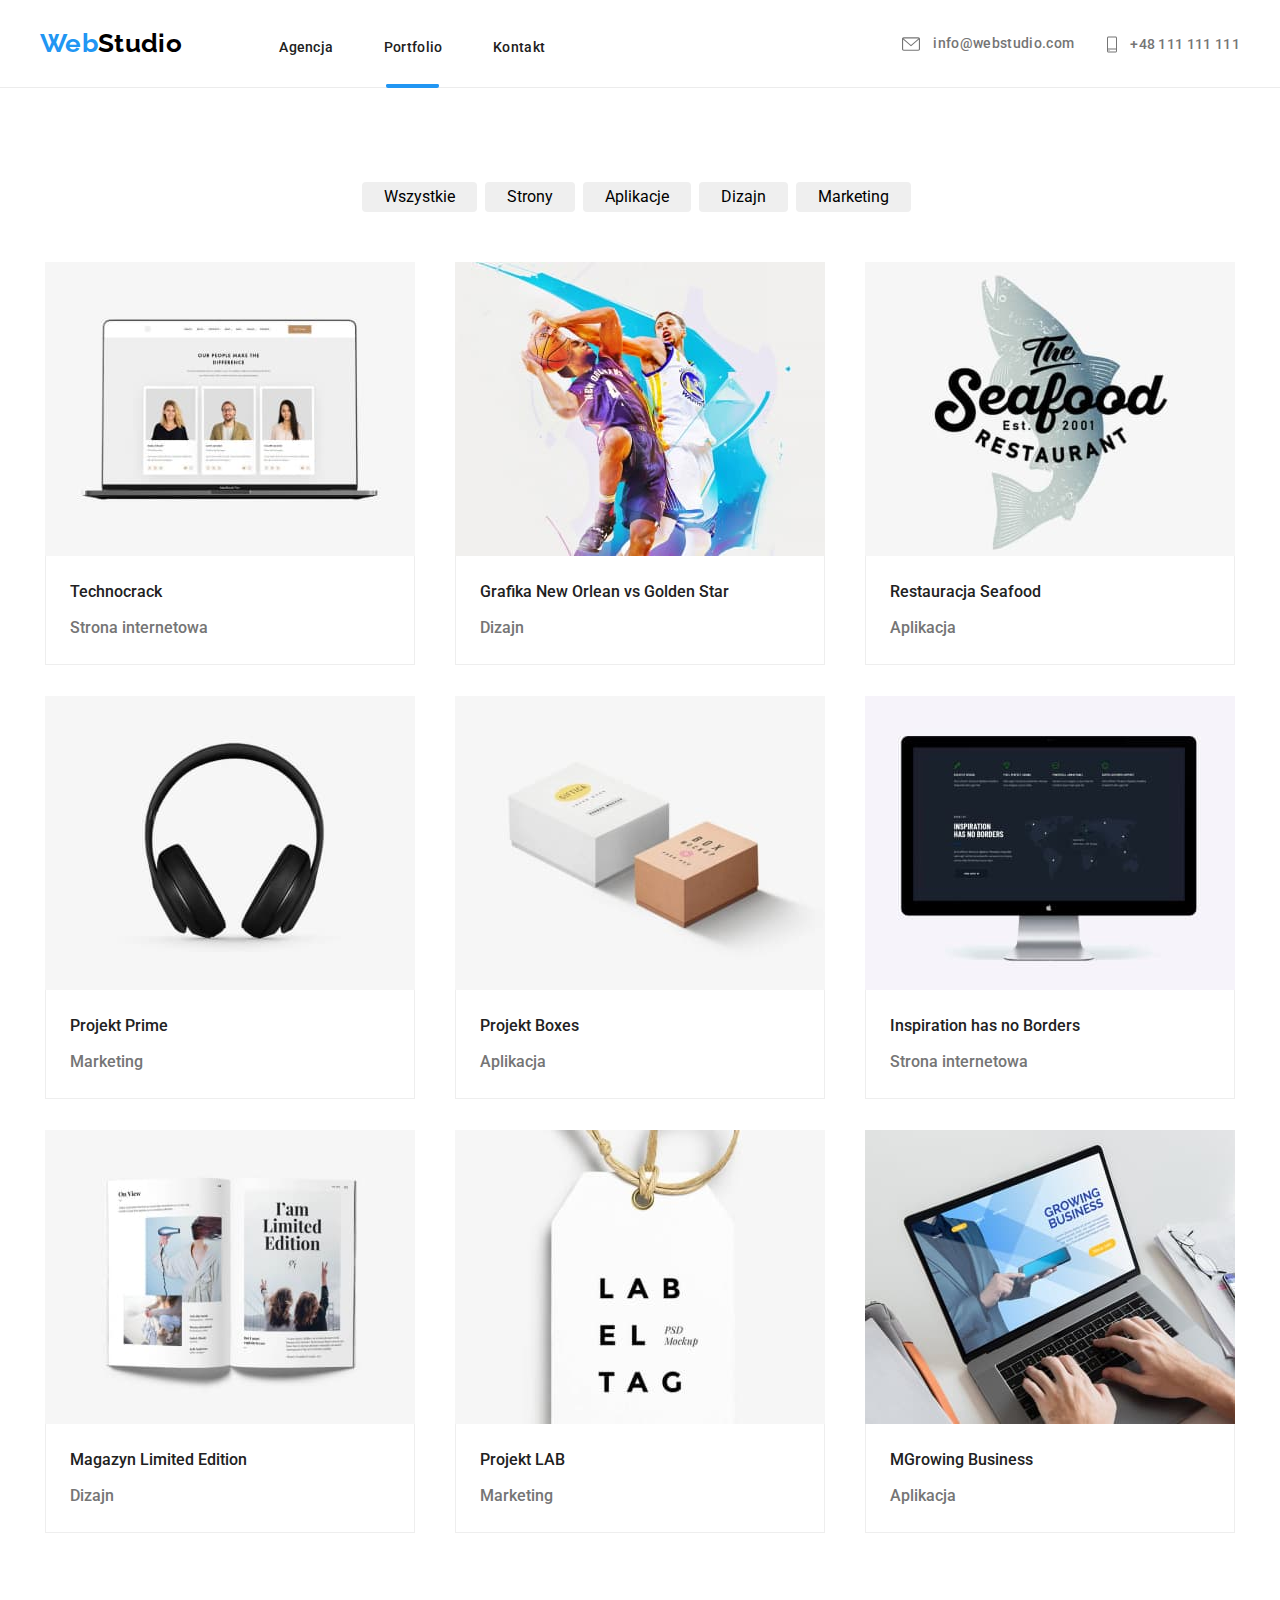
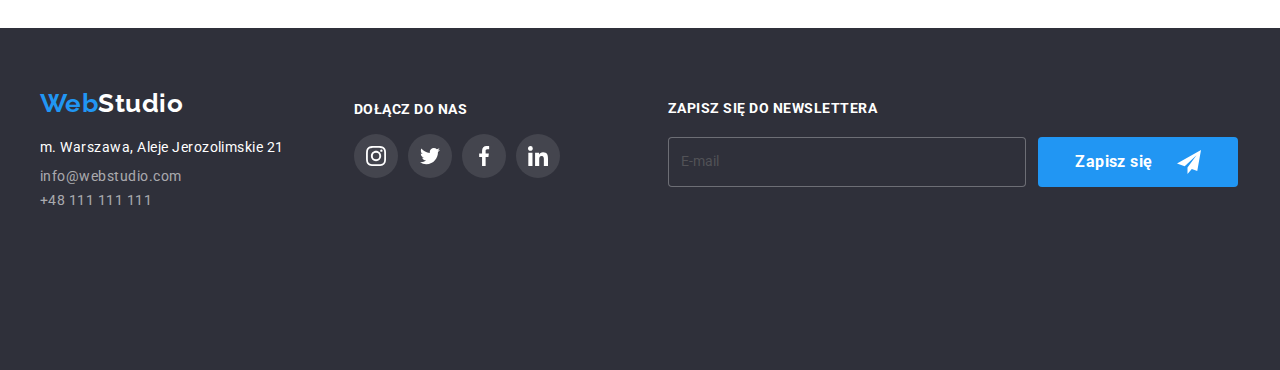
==== portfolio.html @ 721e0091 "WebStudio_hw-07_rev_0" ====
<!DOCTYPE html>
<html lang="pl">

<head>
    <meta charset="UTF-8">
    <meta http-equiv="X-UA-Compatible" content="IE=edge">
    <meta name="viewport" content="width=device-width, initial-scale=1.0">
    <link rel="stylesheet"
        href="https://cdnjs.cloudflare.com/ajax/libs/modern-normalize/1.0.0/modern-normalize.min.css" />
    <link rel="stylesheet"
        href="https://cdnjs.cloudflare.com/ajax/libs/modern-normalize/1.0.0/modern-normalize.min.css" />
    <link rel="stylesheet" href="css/style.css">
    <title>WebStudio</title>
    <link rel="preconnect" href="https://fonts.googleapis.com">
    <link rel="preconnect" href="https://fonts.gstatic.com" crossorigin>
    <link
        href="https://fonts.googleapis.com/css2?family=Comfortaa&family=Montserrat&family=Raleway:wght@400;500;700;900&family=Roboto+Flex:opsz,wght@8..144,400;8..144,500;8..144,700;8..144,900&family=Roboto+Slab:wght@400;500;700;900&family=Roboto:wght@400;500;700;900&display=swap"
        rel="stylesheet" />
</head>

<body>
    <header class="header" >
        <div class="container">
        <div class="nav-main-logo-container">
        <nav>
                <a class="logo-nav-header link" href="index.html"><span class="span">Web</span>Studio</a>
                <a class="agency link" href="index.html">Agencja</a>
                <a class="portfolio active link " href="portfolio.html">Portfolio</a>
                <a class="contact link " href="kontakt.html">Kontakt</a>
        </nav>
       <div class="nav-contact-container">
        <ul >
            <li >    
                <div class="nav-contact">
            <a class="contact-email link" href="mailto:info@webstudio.com"><svg  width="24" height="18" class="nav-contact-mail-icon">
                <use  href="./images/icons.svg#icon-envelope"></use>
            </svg>info@webstudio.com</a>
        </div>
            </li>
            <li>
                <div class="nav-contact">

                <a class="contact-tel link" href="tel:+48111111111"><svg  width="16" height="23" class="nav-contact-tel-icon">
                    <use href="./images/icons.svg#icon-smartphone"></use>
                </svg>+48 111 111 111</a>
            </div>
            </li>
        </ul>
       </div>
        </div>
</header>
    <main>
    <div class="section"> 
        <!-- projekty filtrowanie -->
        <div class="filter-btn-container">
            <div class="container">
            <ul >
                <li><button class="filter-btn" type="button">Wszystkie</button></li>
                <li><button class="filter-btn" type="button">Strony</button></li>
                <li><button class="filter-btn" type="button">Aplikacje</button></li>
                <li><button class="filter-btn" type="button">Dizajn</button></li>
                <li><button class="filter-btn" type="button">Marketing</button></li>
            </ul>
            </div>
        </div>
        <!-- wizualizacje  -->
        <div class="products-container ">
            <div class="container">
                <ul class="products-grid ">
                    <li>
                        <figure class= "products-presentation">   
                     <div>                      
                        <div class="slide">
                         <img src="images/portfolio/3people.jpg"
                          alt="widok strony  interentowej, na której przedstawione są 3 osoby,pracownicy firmy"
                         width="370" height="294" />
                        <p class="slide-effect">Technocrack jest popularną platformą wykorzystywaną do rozpowszechniania koronawirusa. Firmy wykorzystują tę platformę do celów szpiegowskich i ataków na niezabezpieczone serwery konkurencji</p>                            
                        </div>
                    </div>
                            <figcaption>Technocrack <span>Strona internetowa</span>
                            </figcaption>
                        
                        </figure>
                    </li>
                    <li>
                        <figure class= "products-presentation">
                            <div>                      
                                <div class="slide">
                            <img src="images/portfolio/basketball.jpg"
                                alt="grafika przedstawiająca dwóch chłopaków grających w koszykówkę" width="370"
                                height="294" />
                                <p class="slide-effect">Technocrack jest popularną platformą wykorzystywaną do rozpowszechniania koronawirusa. Firmy wykorzystują tę platformę do celów szpiegowskich i ataków na niezabezpieczone serwery konkurencji</p> 
                            </div>
                        </div>
                            <figcaption> Grafika New Orlean vs Golden Star <span>Dizajn</span>
                            </figcaption>
                        </figure>
                    </li>
                    <li>
                        <figure class= "products-presentation">
                            <div>                      
                                <div class="slide">
                            <img src="images/portfolio/seafood.jpg" alt="logo z rybą restauracji seafood retaurant"
                                width="370" height="294" />
                                <p class="slide-effect">Technocrack jest popularną platformą wykorzystywaną do rozpowszechniania koronawirusa. Firmy wykorzystują tę platformę do celów szpiegowskich i ataków na niezabezpieczone serwery konkurencji</p> 
                            </div>
                        </div>
                            <figcaption>Restauracja Seafood <span>Aplikacja</span></figcaption>
                        </figure>
                    </li>
                    <li>
                        <figure class= "products-presentation">
                            <div>                      
                                <div class="slide">
                            <img src="images/portfolio/headphones.jpg" alt="grafika przedstawiająca słuchawki"
                                width="370" height="294" />
                                <p class="slide-effect">Technocrack jest popularną platformą wykorzystywaną do rozpowszechniania koronawirusa. Firmy wykorzystują tę platformę do celów szpiegowskich i ataków na niezabezpieczone serwery konkurencji</p> 
                            </div>
                        </div>
                            <figcaption>Projekt Prime <span>Marketing</span> </figcaption>
                        </figure>
                    </li>
                    <li>
                        <figure class= "products-presentation">
                            <div>                      
                                <div class="slide">
                            <img src="images/portfolio/boxes.jpg" alt="dwa pudełka" width="370" height="294" />
                            <p class="slide-effect">Technocrack jest popularną platformą wykorzystywaną do rozpowszechniania koronawirusa. Firmy wykorzystują tę platformę do celów szpiegowskich i ataków na niezabezpieczone serwery konkurencji</p> 
                        </div>
                    </div>
                            <figcaption>Projekt Boxes <span>Aplikacja</span></figcaption>
                        </figure>
                    </li>
                    <li>
                        <figure class= "products-presentation">
                            <div>                      
                                <div class="slide">
                            <img src="images/portfolio/screen.jpg"
                                alt="ekran komputeraz z propozycją układu strony interentowe" width="370"
                                height="294" />
                                <p class="slide-effect">Technocrack jest popularną platformą wykorzystywaną do rozpowszechniania koronawirusa. Firmy wykorzystują tę platformę do celów szpiegowskich i ataków na niezabezpieczone serwery konkurencji</p> 
                            </div>
                        </div>
                            <figcaption>Inspiration has no Borders <span>Strona internetowa </span></figcaption>
                        </figure>
                    </li>
                    <li>
                        <figure class= "products-presentation">
                            <div>                      
                                <div class="slide">
                            <img src="images/portfolio/book.jpg" alt="magazyn z produktami limited edition" width="370"
                                height="294" />
                                <p class="slide-effect">Technocrack jest popularną platformą wykorzystywaną do rozpowszechniania koronawirusa. Firmy wykorzystują tę platformę do celów szpiegowskich i ataków na niezabezpieczone serwery konkurencji</p> 
                            </div>
                        </div>
                            <figcaption>Magazyn Limited Edition <span>Dizajn</span></figcaption>
                        </figure>
                    </li>
                    <li>
                        <figure class= "products-presentation">
                            <div>                      
                                <div class="slide">
                            <img src="images/portfolio/label.jpg" alt="etykieta na sznurku" width="370" height="294" />
                            <p class="slide-effect">Technocrack jest popularną platformą wykorzystywaną do rozpowszechniania koronawirusa. Firmy wykorzystują tę platformę do celów szpiegowskich i ataków na niezabezpieczone serwery konkurencji</p> 
                        </div>
                    </div>
                            <figcaption>Projekt LAB <span>Marketing </span></figcaption>
                        </figure>
                    </li>
                    <li>
                        <figure class= "products-presentation">
                            <div>                      
                                <div class="slide">
                            <img src="images/portfolio/laptop.jpg"
                                alt="laptop z widokiem aplikacji do której ktoś wpisuje dane" width="370"
                                height="294" />
                                <p class="slide-effect">Technocrack jest popularną platformą wykorzystywaną do rozpowszechniania koronawirusa. Firmy wykorzystują tę platformę do celów szpiegowskich i ataków na niezabezpieczone serwery konkurencji</p> 
                            </div>
                        </div>
                            <figcaption>MGrowing Business <span>Aplikacja</span></figcaption>
                        </figure>
                    </li>
                </ul>
            </div>
        </div>
    </section>  
    </div>
    </main>
    <div class="container-bcg-dark">
        <div class="container">
            <footer class="footer-container">
                <div class="container"> 
                    <div class="container-bcg-dark">
                    <div class="main-footer-info">
                        <div class="foot">
                            <a class="logo-footer link" href="index.html"><span class="span">Web</span>Studio</a>
                            <address>
                                <ul class="footer-adress-item">
                                    <li class="localization">m. Warszawa, Aleje Jerozolimskie 21</li>
                                    <li><a class="contact-email-footer link" href="mailto:info@webstudio.com">info@webstudio.com</a></li>
                                    <li><a class="contact-tel-footer link" href="tel:+48111111111">+48 111 111 111</a></li>
                                </ul>
                            </address>
                        </div>
                    
                <div class="join-us">
                    <p>dołącz do nas</p>
                <ul class="social-media-footer">
                    <li class="social-media-icons-footer">
                        <a href="https://www.instagram.com/">
                            <svg class="sm-icons-insta" width="20" height="20">
                                <use href="./images/icons.svg#icon-instagram">
                                </use>
                            </svg>
                          </a>
                    </li>
                    <li class="social-media-icons-footer">
                        <a href="https://twitter.com/?lang=pl">
                            <svg class="sm-icons-twitt" width="20" height="20">
                                <use href="./images/icons.svg#icon-twitter">
                                </use>
                            </svg>
                        </a>
                    </li>
                    <li class="social-media-icons-footer">
                        <a href="https://www.facebook.com/">
                            <svg class="sm-icons-fb" width="20" height="20">
                                <use href="./images/icons.svg#icon-facebook">
                                </use>
                            </svg>
                            </a>
                        </li>
                    <li class="social-media-icons-footer">
                        <a href="https://www.linkedin.com/">
                            <svg class="sm-icons-li" width="20" height="20">
                                <use href="./images/icons.svg#icon-linkedin">
                                </use>
                            </svg>
                        </a>
                    </li>
                </ul>
                </div>
                </div>
                </div>
        
                <form class="footer-form">
                    <label class="footer-label" for="email">zapisz się do newslettera
                        <input class="footer-input" type="email" name="email" id="email" placeholder="E-mail">
                    </label>
                    <bottom class="send-btn-newsletter" type="submit">Zapisz się 
                        <svg class="send-icon" width="24" height="24">
                            <use href="./images/icons.svg#icon-iconsend"></use>
                        </svg>
                    </bottom>
                        </form>
                    
        
            </footer>
    </div>
    </div>
</body>

</html>
---- css/style.css ----
:root {
  --main-font-color: rgba(33, 33, 33, 1);
  --main-font-style: 'Roboto', sans-serif;
  --second-font-style: 'Raleway', sans-serif;
  --main-font-color: rgba(33, 33, 33, 1);
  --logo-font-size: 26px;
  --logo-font-weight: 700;
  --logo-line-height: 1.19;
  --nav-font-size: 14px;
  --nav-font-weight: 500;
  --nav-line-height: 0.875;
  --nav-color: rgba(33, 33, 33, 1);
  --order-btn-bcg-color: #2196f3;
  --order-container-bcg-color: #2f303a;
  --order-decription-font-weight: 900;
  --order-decription-font-size: 44px;
  --order-decription-line-height: 1.36;
  --order-decription-color: #ffffff;
  --order-btn-font-weight: 700;
  --order-btn-line-height: 1.875;
  --order-btn-color: #ffffff;
  --nav-color-email-tel: rgba(117, 117, 117, 1);
  --h3-font-weight: 700;
  --h3-line-height: 0.875;
  --h2-font-weight: 700;
  --h2-line-height: 1.16;
  --h2-font-size: 36px;
  --h2-h3-figcaption-color: #212121;
  --p-font-size: 14px;
  --p-line-height: 1.71;
  --p-color: #757575;
  --figcaption-font-weight: 500;
  --figcaption-line-height: 1.18;
  --span-img-description-line-height: 1.18;
  --span-img-description-color: #757575;
  --hover-color: rgba(33, 150, 243, 1);
  --focus-color: rgba(33, 150, 243, 1);
  --active-color: rgba(33, 150, 243, 1);
  --filter-btn-click-color: #ffffff;
  --footer-bcg-color: rgba(47, 48, 58, 1);
  --footer-font-size: 14px;
  --footer-line-height: 1.19;
  --footer-email-tel-color: rgba(255, 255, 255, 0.6);
  --btn-cursor: pointer;
}
/* h1,
h2,
h3,
p,
ul{
  margin:0px;
  border:0px;
} */


body {
  font-family: var(--main-font-style);
  color: var(--main-font-color);
  box-sizing: border-box;
}
body a {
  text-decoration: none;
}
body ul {
  list-style-type: none;
}

/* .wrapper {
  width: 1600px;
  margin: 0 auto;
  padding: 0;
  box-sizing: content-box;
  box-shadow: 0px 4px 4px rgba(5, 5, 5, 0.45);
} */
.container {
  width: 1200px;
  margin: 0px auto;
}

.section {
  padding-top: 94px;
  padding-bottom: 94px;
}


.header {
  vertical-align: bottom;
  border-bottom: 1px solid rgba(236, 236, 236, 1);
margin-top: 0;
}

.nav-main-logo-container {
  display: flex;
  letter-spacing: 0.02em;
  /* margin-top: 24px;
  margin-bottom: 25px; */
  align-items: center;
  justify-content: space-between;
}

.logo-nav-header {
  font-family: var(--second-font-style);
  font-weight: var(--logo-font-weight);
  font-size: var(--logo-font-size);
  line-height: var(--logo-line-height);
  color: rgba(0, 0, 0, 1);
  padding-right: 93px;
  margin-top: 24px;
  outline: none;
}

.span {
  font-family: var(--second-font-style);
  font-weight: var(--logo-font-weight);
  font-size: var(--logo-font-size);
  line-height: var(--logo-line-height);
  color: rgba(33, 150, 243, 1);
  margin-top: 24px;
  margin-bottom: 25px;
}

.agency:active::after{  
  text-decoration: underline;
  position:absolute;
  border-bottom:4px solid  #2196F3;
  background-color: #2196F3;
  width:53px;
  height: 4px;
  top: 45px;
  left:2px;
}

.agency {
  font-weight: var(--nav-font-weight);
  font-size: var(--nav-font-size);
  line-height: var(--nav-line-height);
  color: var(--nav-color);
  padding-right: 46px;
  position: relative;
  outline: none;
}

a{
  position:relative;
}
.active::before{
  content:"";
position: absolute;
}

.active:after{
  content: "";
  position: absolute;
  border-bottom:4px solid  #2196F3;
  width:53px;
  height: 4px;
  border-radius: 2px;
  top: 45px;
  left:2px;
}


.portfolio {
  font-weight: var(--nav-font-weight);
  font-size: var(--nav-font-size);
  line-height: var(--nav-line-height);
  color: var(--nav-color);
  padding-right: 46px;
  outline: none;
}

.active::after{
  content: "";
  position: absolute;
  background-color: #2196F3;
  border-radius: 2px;
  width:53px;
  height: 4px;
  top: 45px;
  left:2px;
}

.contact {
  font-weight: var(--nav-font-weight);
  font-size: var(--nav-font-size);
  line-height: var(--nav-line-height);
  color: var(--nav-color);
  padding-right: 345px;
  outline: none;
}

.contact:active::after{
  content: "";
  position: absolute;
  background-color: #2196F3;
  border-radius: 2px;
  width:53px;
  height: 4px;
  top: 45px;
  left:2px;
}

.nav-contact-container ul{
   display: flex;
   letter-spacing: 2%;
   padding-left: 0px;
   justify-content: center;
   margin-top: 0px;
   margin-bottom: 0px;
   padding-top: 0px;
}

.nav-contact-container li{
  display: flex;
  align-items: center;
  justify-content: center;
}
.nav-contact{
  display: flex;
  align-items: center;      
  justify-content: center;
  transition-property: fill, color, border;
transition-duration: default;
transition-timing-function: default;
transform: 250ms cubic-bezier(0.4, 0, 0.2, 1);

}

.nav-contact-mail-icon{
margin: 0px 10px 0px 0px;
fill:#757575;
transition: 250ms cubic-bezier(0.4, 0, 0.2, 1);
}

.contact-email {
  display: flex;
  align-items: center;
  justify-content: center;
  transition-property: fill, color, border;
transition-duration: default;
transition-timing-function: default;
transform: 250ms cubic-bezier(0.4, 0, 0.2, 1);
  font-weight: var(--nav-font-weight);
  font-size: var(--nav-font-size);
  line-height: var(--nav-line-height);
  color: var(--nav-color-email-tel);  
  outline: none;
}

  .contact-email:hover svg{
    fill: #2196f3;
    outline: none;  
  }
  .contact-email:focus  svg{
    fill: #2196f3;
    outline: none;  
  }


.contact-tel {
  display: flex;
  align-items: center;
  font-weight: var(--nav-font-weight);
  font-size: var(--nav-font-size);
  line-height: var(--nav-line-height);
  color: var(--nav-color-email-tel);
  padding-top: 33px;
  padding-bottom: 31px;
  outline: none;
}


.contact-tel:hover svg{
  fill: #2196f3;
       
}
.contact-tel:focus  svg{
  fill: #2196f3;

}


.nav-contact-tel-icon{
  margin-left: 30px;
  margin-right: 10px;
  align-items: center;
  fill:#757575;
  transition: 250ms cubic-bezier(0.4, 0, 0.2, 1);
  }


.container-bcg-dark{
  background: var(--order-container-bcg-color);
} 

.order-container{
  width: 1600px;
  margin: auto;
  background-image: linear-gradient(
    rgba(47, 48, 58, 0.4),
    rgba(47, 48, 58, 0.4)
  ),url("../images/bcg.jpg");
  background-size: cover;
  background-repeat: no-repeat;
  background-position: center;
  letter-spacing: 0.06em;
  align-items: center;
padding-right: 200px;
padding-left: 200px;
text-align: center;
margin-bottom: 94px;

}
.order-description {
  box-sizing: border-box;
   font-weight: var(--order-decription-font-weight);
  font-size: var(--order-decription-font-size);
  line-height: var(--order-decription-line-height);
  text-transform: uppercase;
  color: var(--order-decription-color);
  margin-top: 0px;
  margin-bottom: 0px;
   justify-content: center;
   align-items: center;
padding: 106px 200px 30px 200px;
}

.order-btn {
  font-weight: var(--order-btn-color);
  line-height: var(--order-btn-line-height);
  background: var(--order-btn-bcg-color);
  border: none;
  box-shadow: 0px 4px 4px rgba(0, 0, 0, 0.15);
  justify-content: left;
  align-items: center;
padding: 10px 42px;
margin-bottom: 104px;
  border-radius: 4px;
  color: var(--order-btn-color);
  cursor: pointer;
  outline: none;
}

/* Okno modalne */
.modal{
  position:relative;
  width: 528px;
  height: 581px;
  border-radius: 4px;
  box-shadow: rgba(0, 0, 0, 0.2);
  background-color: #ffffff;
  align-items: center;
  align-content: center;
  justify-content: center;
z-index: 1;
visibility: visible;
display: flex;
padding: 12px 40px 20px 40px;
margin: 0;
}

@keyframes scale{
  0%{
    transform:scale(0.0)
  }
 
 50%{
    transform:scale(0.75)
  } 

  100%{
    transform: scale(1);
  }
}

.overlay{
  background-color:rgba(0, 0, 0, 0.25) ;
  position: fixed;
  width: 100%;
  height: 100%;
  top:0;
  left:0;
  display: flex;
  justify-content: center;
  align-items: center;
  animation: scale;
  /* animation-duration: 5000ms;
  animation-delay: 1s;
  animation-timing-function:linear; */
  transition-property:visibility, opacity, transform, background-color;
  transition-duration: 1500ms;
}


.is-hidden{
  pointer-events: none;
  visibility: hidden;
  opacity: 0;
}

.close-btn{
  position: absolute;
  align-items: flex-start;
  top: 8px;
 right: 8px;
  width: 30px;
  height: 30px;
  border-radius: 50%;
 border: 1px solid rgba(0, 0, 0, 0.1);
 cursor: pointer;

}
.close-x{
  display: flex;
  justify-content: center;
  align-items: center;
  position: absolute;
  top:6px;
  right:9px;
}

label{
  display: block;
  box-sizing: border-box;
  margin-top: 10px;
  font-size: 12px;
  line-height: 1.16;
  position: relative;

}

.form-inputs input{
position: relative;
box-sizing: border-box;
display: block;
outline: none;
border: none;
width:100%;
border: 1px solid rgba(33, 33, 33, 0.2);
border-radius: 4px;
padding: 14px 40px 15px 42px;
outline: none;
font-size: 14px;
transition-property: fill, color, border;
transition-duration: default;
transition-timing-function: default;
transition: 250ms cubic-bezier(0.4, 0, 0.2, 1);
}

.form-inputs:hover svg{
  fill:#2196F3
}

.form-inputs input:hover {
  border:1px solid #2196F3;
  border-radius:4px;
}

.form-inputs svg{

  transition-property: fill;
  transition-duration: default;
  transition: 250ms cubic-bezier(0.4, 0, 0.2, 1);
} 


.form-inputs input:hover+svg {
  fill:#2196F3
} 

.form-inputs input:focus{
  border:1px solid #2196F3;
  border-radius: 4px;
}

.form-inputs input:focus+svg {
  fill:#2196F3;
} 


.submit-btn{
  display: block;
  width: 200px;
  height: 50px;
  padding: 10px 76px;
 margin-top: 40px;
 margin-left: 124px;
 font-family: 'Roboto', sans-serif;;
 font-style: bold;
 font-weight: 700;
 font-size: 16px;
 line-height: 1.875;
 color: #757575;
 align-items: center;
 justify-content: center;
  background-color: rgba(33, 150, 243, 1);
  box-shadow: 0px 4px 4px 0px rgba(0, 0, 0, 0.15);
  font-family:var(--main-font-style);
  color: #FFFFFF;
  outline: none;
  border:none;
  border-radius: 4px;
  align-items: center;
  align-content: center;
  cursor: pointer;

}
.modal-span{
  color: #2196F3;
  text-decoration: underline;
  margin-left: 3px;
  margin-right: 3px;
}

.form-modal{
  color:#757575;
  margin: 0;
  position: absolute;
  top: 40px;
  width: 100%;
  padding: 0px 40px 0 40px;
}

.form-inputs-comment input {
  position: relative;
  box-sizing: border-box;
  display: block;
  border: none;
  height: 120px;
  width:100%;
  font-size: 16px;
  padding: 12px 16px;
  margin: 0;
  color: #212121;
 border: 1px solid rgba(33, 33, 33, 0.2);
   border-radius: 4px;
 outline: none;  
 transition-property: fill, color, border;
  transition-duration: default;
  transition-timing-function: default;
  transition: 250ms cubic-bezier(0.4, 0, 0.2, 1);
  overflow-wrap:break-word;
  outline: none;
}

.form-inputs-comment input:hover {
  border: 1px solid #2196F3;
  border-radius: 4px;
}

.form-inputs-comment input:focus{
  fill:#2196F3;
  border: 1px solid #2196F3;
}

::placeholder{
  position: absolute;
  font-size: 14px;
  color: rgba(117, 117, 117, 0.5);
  top:15px;
  left:12px;
  border: none;
}

.form-modal-name{
color:rgba(33, 33, 33, 1);
font-size: 20px;
text-align: center;
align-content: center;
justify-content: center;
align-items: center;
margin-bottom:12px;
margin-top: 0px;
letter-spacing: 3%;
}

.form-icon-person{
  position: absolute;
  top: 62px;
  left: 55px;
  
}

.form-icon-phone{
  position: absolute;
  top: 27px;
  left: 15px;
  
}

.form-icon-mail{
  position: absolute;
  top: 27px;
  left: 15px;
  
}

.chbx-form{
  display: flex;
  align-items: center;
  margin-top: 20px;
}

.chbx-priv-accept{
display: flex;
position: relative;
align-items: center;
padding: 0;
width: 16px;
height: 15px;
margin-right: 7px;
margin-left:14px
}

.chbx-priv-accept input[type="checkbox"]{
  background-color: #FFFFFF;
  margin: 0;
  appearance: none;
  border: 2px solid #212121 ;
  border-radius: 2px;
  width: 16px;
  height: 15px;
  }

  .chbx-priv-accept svg{
    position: absolute;
    left:0px;
    opacity:0;

  }

  .chbx-priv-accept input[type="checkbox"]:checked +svg{
    opacity: 1;
    transition: opacity 250ms cubic-bezier(0.4, 0, 0.2, 1);
  }

/* Okno modalne end */

.description-container ul{
display:flex;
box-sizing: border-box;
letter-spacing: 0.03em;
font-size: 14px;
line-height: 1.71;
width: auto;
vertical-align: top;
margin: 0;
padding: 0;
column-gap: 30px;
margin-left: 15px;
margin-right: 15px;
}

.description-container h3{
  margin-top: 0;
  margin-bottom: 0;
  line-height:1.07 ;
  }
  .description-container p{
    margin-top: 10px;
    margin-bottom: 0;
    line-height: 1.71;
    letter-spacing: 3%;
    }

   .description-container svg{
      align-items: center;
      margin: 25px 102.34px
    }
.description-icons{
  background-color: #F5F4FA;
  margin-bottom: 30px;
}

.what-we-do-container{
  justify-content: space-between;
  margin-bottom: 0;
}
.what-we-do-container-li  {
  display: flex;
  margin-top: 0;
  margin-bottom: 0;
  padding: 0;
  justify-content: space-between;
  column-gap: 30px;
}
.what-we-do-container-li {
  margin-bottom: 0;
}

.what-we-do-description {
  font-weight: var(--h2-font-weight);
  font-size: var(--h2-font-size);
  line-height: var(--h2-line-height);
  letter-spacing: 0.03em;
  font-family: 'Roboto', sans-serif;
  color: var(--h2-h3-color);
  text-align: center;
justify-content: center;
  margin-bottom: 50px;
  margin-top: 0;
}

.products-description{
  position: relative;
}

.products-description >.what-we-do {
  position:absolute;
  text-align: center;
  color: #ffffff;
  background-color: aquamarine;
  padding: 27px 90px;
  width: 100%;
  margin: 0;
  top:225px;
  background-color: rgba(47, 48, 58, 0.8);
  text-transform: uppercase;
  font-size: 14px;
  line-height: 1.14;
  letter-spacing: 3%;

  
}



.team-container {
  background-color: rgba(229, 229, 229, 1);
  width: 100%;
}
.container-bcg-light{
  background-color: rgba(229, 229, 229, 1);
  
}
.team-description {
  font-weight: var(--h2-font-weight);
  font-size: var(--h2-font-size);
  line-height: var(--h2-line-height);
  letter-spacing: 0.03em;
  text-align: center;
  margin-top: 0px; 
  margin-bottom: 50px;
  padding-bottom: 0; 
}

.team-container-li {
  display: flex;
  justify-content: space-between;
  margin-bottom: 0;
  list-style-type: none;
}

.team-container figure {
  background-color: #ffffff;
  margin: 0;
  box-shadow: 0px 4px 4px 0px rgba(0, 0, 0, 0.25);
  border-radius:3px ;
}
.team-container ul {
  margin: 0;
  padding: 0;
}
.team-container-li img{
  vertical-align: bottom;
}

.team-container figcaption {
  font-weight: var(--figcaption-font-weight);
  line-height: var(--figcaption-line-height);
  text-align: center;
  color: var(--h2-h3-figcaption-color);
  margin-top: 30px;
  display: block;
  justify-content: center;
  flex-wrap: wrap;
}

.team-container span {
  padding-bottom: 0px;
}

.team-container figure figcaption span {
  line-height: var(--span-img-description-line-height);
  color: var(--span-img-description-color);
  align-items: center;
  margin: 10px 70px ;
  display: block;
  flex-wrap: nowrap;
}

.team-container li:nth-child(2) figure figcaption span {
  line-height: var(--span-img-description-line-height);
  color: var(--span-img-description-color);
  align-items: center;
  margin: 10px 62px 0px 61px;
  display: block;
  justify-content: center;
  flex-wrap: nowrap;
}
.team-container li:nth-child(2) span {
margin-bottom: 16px;
}

.social-media{
  display: flex;
  margin-left: 32px;
  margin-right: 32px;
  margin-top: 16px;
  justify-content: space-between;

}
.social-media-icons a{
display: flex;
width: 44px;
height: 44px;
border-radius: 50%;
margin-bottom: 30px;
align-items: center;
justify-content: center;
padding: 0;
fill:rgba(175, 177, 184, 1);
list-style-type: none;
transition: 250ms cubic-bezier(0.4, 0, 0.2, 1);
}


.social-media-icons a:hover {
  border-radius: 50%;
  background-color: #2196F3;
  margin-bottom: 30px;
  align-items: center;
  justify-content: center;
  fill:#ffffff;
  cursor: pointer;
  outline: none;
  
}
 .social-media-icons a:focus {
  border-radius: 50%;
  background-color: #2196F3;
  align-items: center;
  justify-content: center;
  fill:#ffffff;
  cursor: pointer;
  outline: none;
  transition: 250ms cubic-bezier(0.4, 0, 0.2, 1);
}

.sm-icons-insta{
justify-content: center;
margin: 12px;
transition: 250ms cubic-bezier(0.4, 0, 0.2, 1);

}
.sm-icons-insta:hover, .sm-icons-insta:focus{
  fill: #F5F4FA;
  margin: 12px;
}

.sm-icons-twitt{
  justify-content: center;
margin: 12px;
transition: 250ms cubic-bezier(0.4, 0, 0.2, 1);
}
.sm-icons-twitt:hover{
  fill: #F5F4FA;
}

.sm-icons-fb{
  justify-content: center;
margin: 12px;
transition: 250ms cubic-bezier(0.4, 0, 0.2, 1);
}
.sm-icons-fb:hover{
  fill: #F5F4FA;
}

.sm-icons-li{
  justify-content: center;
margin: 12px;
transition: 250ms cubic-bezier(0.4, 0, 0.2, 1);
}
.sm-icons-li:hover{
  fill: #F5F4FA;
}

.clients-container{
  display: flex;
  gap: 30px;
  align-items: center;
  padding-left: 0;
  justify-content: space-between;

}
.client-description{
Font-family: Roboto;
Font-style: Bold;
Font-size: 36px;
Line-height: 42px;
Line-height: 100%;
text-align: center;
Vertical-align: top;
Letter-spacing: 3%

}

.client-icons{
  justify-content: center;
  align-items: center;
  height: max-content;
  fill:#AFB1B8;
  transition: 250ms cubic-bezier(0.4, 0, 0.2, 1);
}

.client-icons-container a{
  border: 1px solid rgba(175, 177, 184, 1);
  border-radius: 4px;
  padding-bottom: 14.25px;
  padding-left: 32px;
  padding-right: 32px;
  padding-top:66px ;
  transition: 250ms cubic-bezier(0.4, 0, 0.2, 1);
  outline: none;
}


.client-icons-container a:hover svg{
  fill:#2196F3;
}
.client-icons-container a:hover {
  border:1px solid #2196F3;
}

.client-icons-container a:focus svg {
  fill:#2196F3;
} 
.client-icons-container a:focus{
    border:1px solid #2196F3;
}


.logo-footer {
  font-family: var(--second-font-style);
  font-weight: var(--logo-font-weight);
  font-size: var(--logo-font-size);
  line-height: var(--logo-line-height);
  color: rgba(255, 255, 255, 1);
  margin-top: 60px;
  margin-bottom: 20px;
  outline:none;
  }
.footer-container {
  display: flex;
  background-color: var(--footer-bcg-color);
  letter-spacing: 0.03em;
  padding-top: 60px;
  padding-bottom: 60px;
}
.footer-adress-item {
  font-style: normal;
  font-size: var(--footer-font-size);
  line-height: 1.71;
  margin-top: 20px;
  margin-bottom: 0px;
  padding-left: 0;
}

.localization {
  font-size: var(--footer-font-size);
  line-height: var(--footer-line-height);
  color: #ffffff;
  padding-bottom: 9px;
}
.contact-email-footer {
  font-size: var(--footer-font-size);
  line-height: var(--footer-line-height);
  color: var(--footer-email-tel-color);
  padding-bottom: 9px;
  outline: none;
}
.contact-tel-footer {
  font-size: var(--footer-font-size);
  line-height: var(--footer-line-height);
  color: var(--footer-email-tel-color);
  outline: none;
}

.link:focus {
  color: var(--focus-color);
}
.link:hover {
  color: var(--hover-color);
}
.link:active {
  color: var(--active-color);
}
.main-footer-info{
  display: flex;
  position: relative;
}
.foot{
  display: inline;
}
.join-us{
  display: block;
  margin-left: 70px;
}

.join-us p{
  text-transform: uppercase;
  font-family: 'Roboto', sans-serif;
  font-style: bold;
  font-weight: 700;
  font-size: 14px;
  line-height: 1.14;
  color: #ffffff;
  letter-spacing: 3%;
}

.social-media-footer{
display: flex;
  margin-right: 32px;
  margin-top: 16px;
  justify-content: space-between;
  padding: 0;

}
.social-media-icons-footer a{
  display: flex;
  width: 44px;
  height: 44px;
  border-radius: 50%;
  margin-bottom: 30px;
  align-items: center;
  justify-content: center;
  padding: 0;
  margin-right: 10px;
  fill:#ffffff;
  background-color:rgba(255, 255, 255, 0.1);
  transition: 250ms cubic-bezier(0.4, 0, 0.2, 1);
}

.social-media-icons-footer a:hover{
  
  width: 44px;
  height: 44px;
  border-radius: 50%;
  margin-bottom: 30px;
  padding: 0;
  margin-right: 10px;
  background-color: #2196F3;
  align-items: center;
  justify-content: center;
  cursor: pointer;
  fill:#ffffff; 

}
.social-media-icons-footer a:focus{
  width: 44px;
  height: 44px;
  border-radius: 50%;
  margin-bottom: 30px;
  padding: 0;
  margin-right: 10px;
  background-color: #2196F3;
  align-items: center;
  justify-content: center;
  cursor: pointer;
  fill:#ffffff;
  transition: 250ms cubic-bezier(0.4, 0, 0.2, 1);
  outline: none;
}

.footer-form{
  position:relative;
  left:550px;
  top:-133px;
  box-sizing: border-box;
  align-items: Left;
  vertical-align: Top;
  letter-spacing: 3%;
  color: #FFFFFF;
  background-color: #2F303A;
  display: flex;
  width: 570px;
  height: 86px;
  margin-left: 78px;
 
 
  }
  
  .footer-label{
  box-sizing: border-box;   
  text-transform: uppercase;
  margin-right: 12px;
  height: 86px;
  font-weight: 700;
  font-size: 14px;
  line-height: 1.14;
  }
  
  .footer-input{
      display: flex;
      margin-top: 20px;
      width: 358px;
      height: 50px;
      border: 1px solid rgba(255, 255, 255, 0.3);
      background-color: #2F303A;
      border-radius: 4px;
      padding-left: 12px;
      outline: none;
      color: rgba(255, 255, 255, 0.6);
  }

  
  .send-btn-newsletter{
  display: flex;
  margin-top: 20x;
  background-color:
  rgba(33, 150, 243, 1);
  border-radius: 4px;
  width: 200px;
  height: 50px;
  margin-top: 46px;
  font-family: 'Roboto', sans-serif;;
  font-style: bold;
  font-weight: 700;
  font-size: 16px;
  line-height: 1.875;
  color: #ffffff;
  letter-spacing: 6%;
  text-align: center;
  align-items: center;
  justify-content: center;
  cursor: pointer;
  }
  
  .send-icon{
      fill:#FFFFFF;
      margin-left: 24px;
  }
  


/* PORTFOLIO CSS */
.filter-btn-container ul {
  display: flex;
  padding: 0;
  align-items: center;
  margin-top: 0;
  margin-bottom: 50px;
  justify-content: center;
}

.filter-btn {
  cursor: var(--btn-cursor);
  border: none;
  border-radius: 4px;
  padding: 6px 22px 6px 22px;
  margin-right: 8px;
  transition-property: fill, color, border;
transition-duration: default;
transition-timing-function: default;
transition: 250ms cubic-bezier(0.4, 0, 0.2, 1); 
  
}

.filter-btn:focus {
  color: var(--focus-color);
  box-shadow: 0px 2px 2px 0px rgba(0, 0, 0, 0.12);
  outline: none ;

}
.filter-btn:hover {
  background-color: var(--hover-color);
  color: var(--filter-btn-click-color);
  box-shadow: 0px 2px 2px 0px rgba(0, 0, 0, 0.12);
  outline: none ;
}
.link{
  transition: 250ms cubic-bezier(0.4, 0, 0.2, 1);
}

.link:focus {
  color: var(--focus-color);
}
.link:hover {
  color: var(--hover-color);
}
.link:active {
  color: var(--active-color);
}
.link-contact:focus {
  color: var(--focus-color);
}
.link-contact:hover {
  color: var(--hover-color);
}

.products-container {
  display: flex;
  flex-wrap: wrap;
  flex-direction: row;
  margin-left: 0;

}
figure {
  margin: 0;
  padding: 0;
  cursor: pointer;

}

.figure:hover{
  box-shadow: 1px 4px 6px 0px rgba(0, 0, 0, 0.16);
} 

.slide{
  position:relative;
  overflow: hidden;
  width: 370px;
  height: 294px;
  margin-left: auto;
margin-right: auto;

}
.slide:hover > .slide-effect {
  transform: translateY(-100%);
  box-shadow: 1px 4px 6px 0px rgba(0, 0, 0, 0.16);

}
.slide-effect{
  position:absolute;
  margin-left: auto;
  margin-right: auto;
  width: 100%;
  height: 110%;
  padding: 49px 45px 49px 24px;
  background-color: 
  rgba(33, 150, 243, 0.9);
  color:#ffffff;
  transform: translateY(+100%);
  transition:transform 250ms cubic-bezier(0.4, 0, 0.2, 1);
  font-size: 18px;
  line-height: 1.55;
  letter-spacing: 3%;
  text-align: left;  
}

.products-grid {
  position:relative;
  display: grid;
  grid-template-columns: repeat(3, 370px);
  grid-template-rows: repeat(3, 404px);
  grid-column-gap: 30px;
  grid-row-gap: 30px;
  flex-direction: row;
  margin: 0;
  padding: 0;
  justify-content: space-around;
}


.products-grid li {
  margin: 0;
  padding: 0;
}

.products-grid li:hover{
  box-shadow: 1px 4px 6px 0px rgba(0, 0, 0, 0.16);
}


.products-grid figcaption {
  display: block;
  /* position: relative; */
  top:300px;
  width: 100%;
  justify-content: start;
  line-height: 2;
  margin-bottom: 4px;
  justify-content: start;
  border-top: none;
  padding-left: 24px ;
  padding-top: 20px;
}

.products-grid span {
  display: block;
  padding-bottom: 20px;
  justify-content: start;
  color: var(--span-img-description-color);
  padding-top: 4px;
  line-height: 2;
}
.products-grid img {
vertical-align: bottom;

}

.products-grid-effects{
position: relative;


}

.products-container span {
  color: var(--span-img-description-color);
  margin: 0;
}

.products-container figcaption {
  font-weight: var(--figcaption-font-weight);
  color: var(--h2-h3-figcaption-color);
  margin: 0;
  border: 1px solid rgba(238, 238, 238, 1);
border-top: none;
}
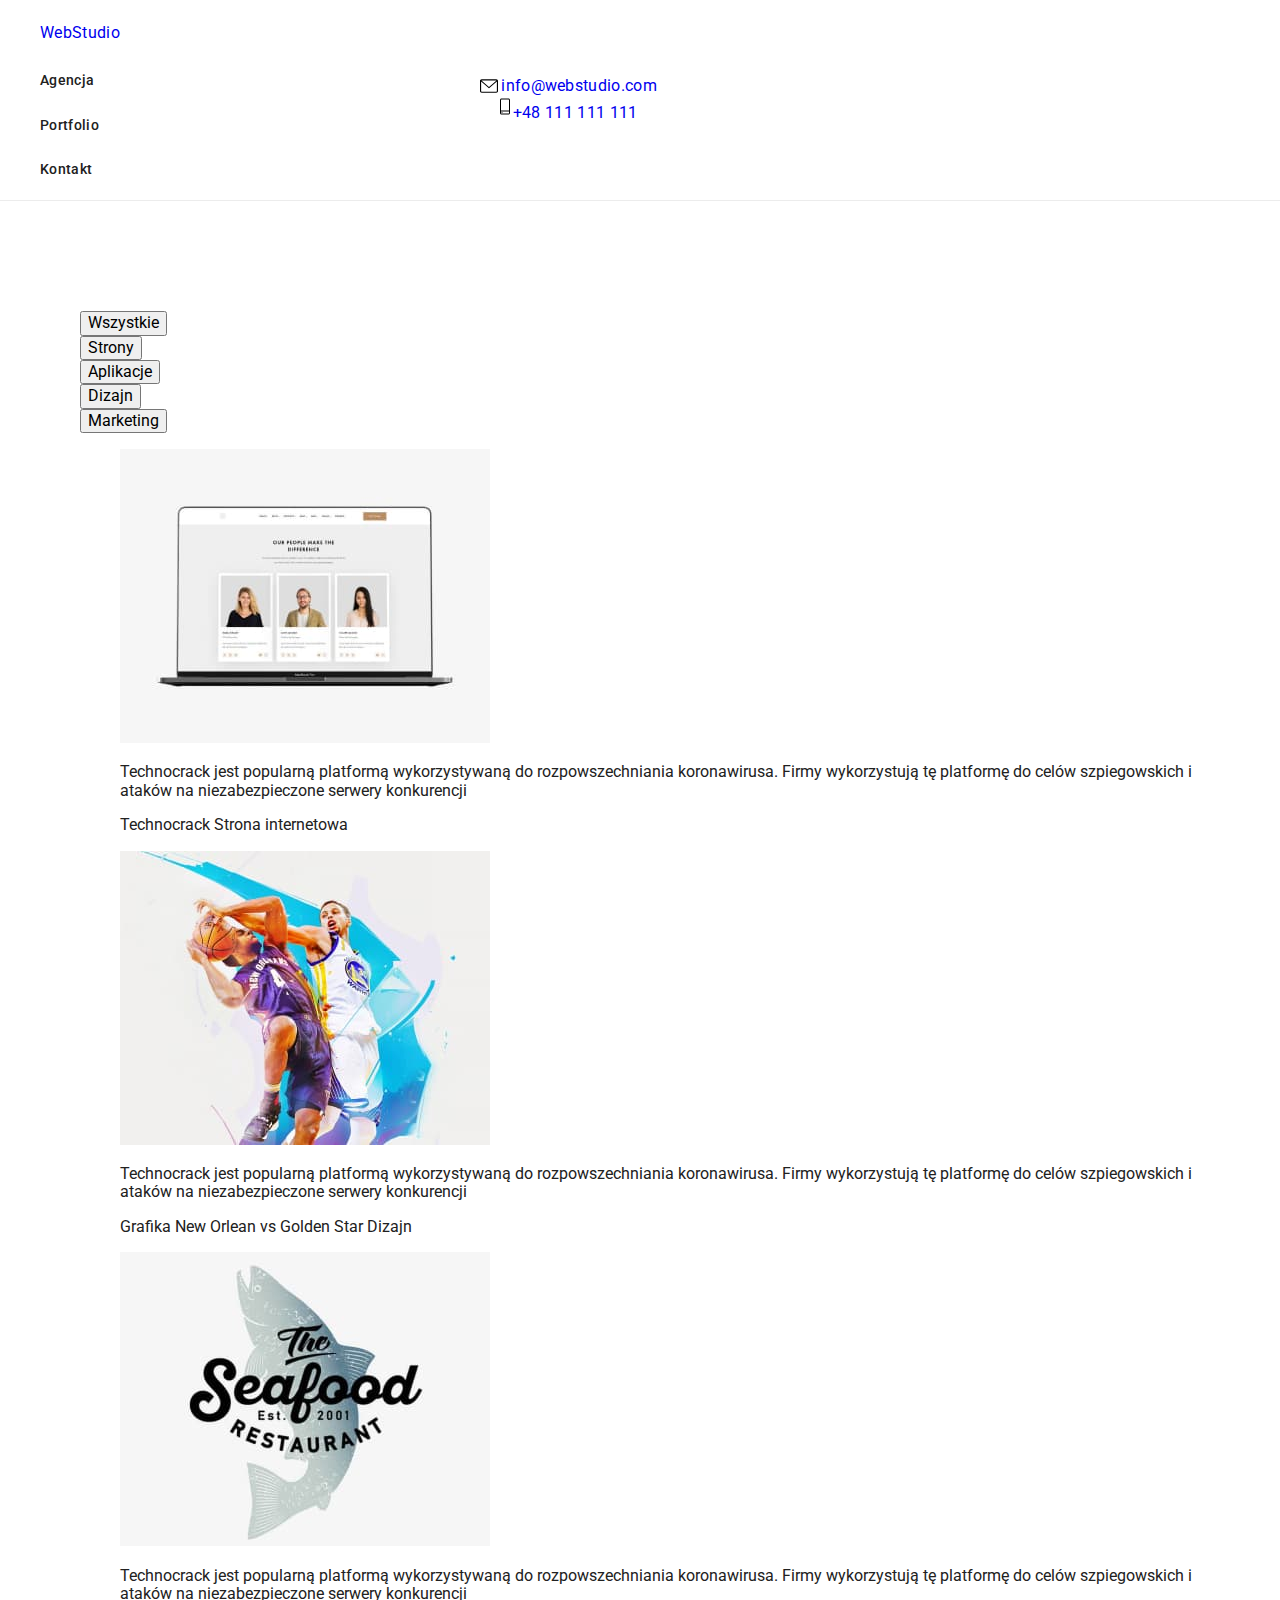
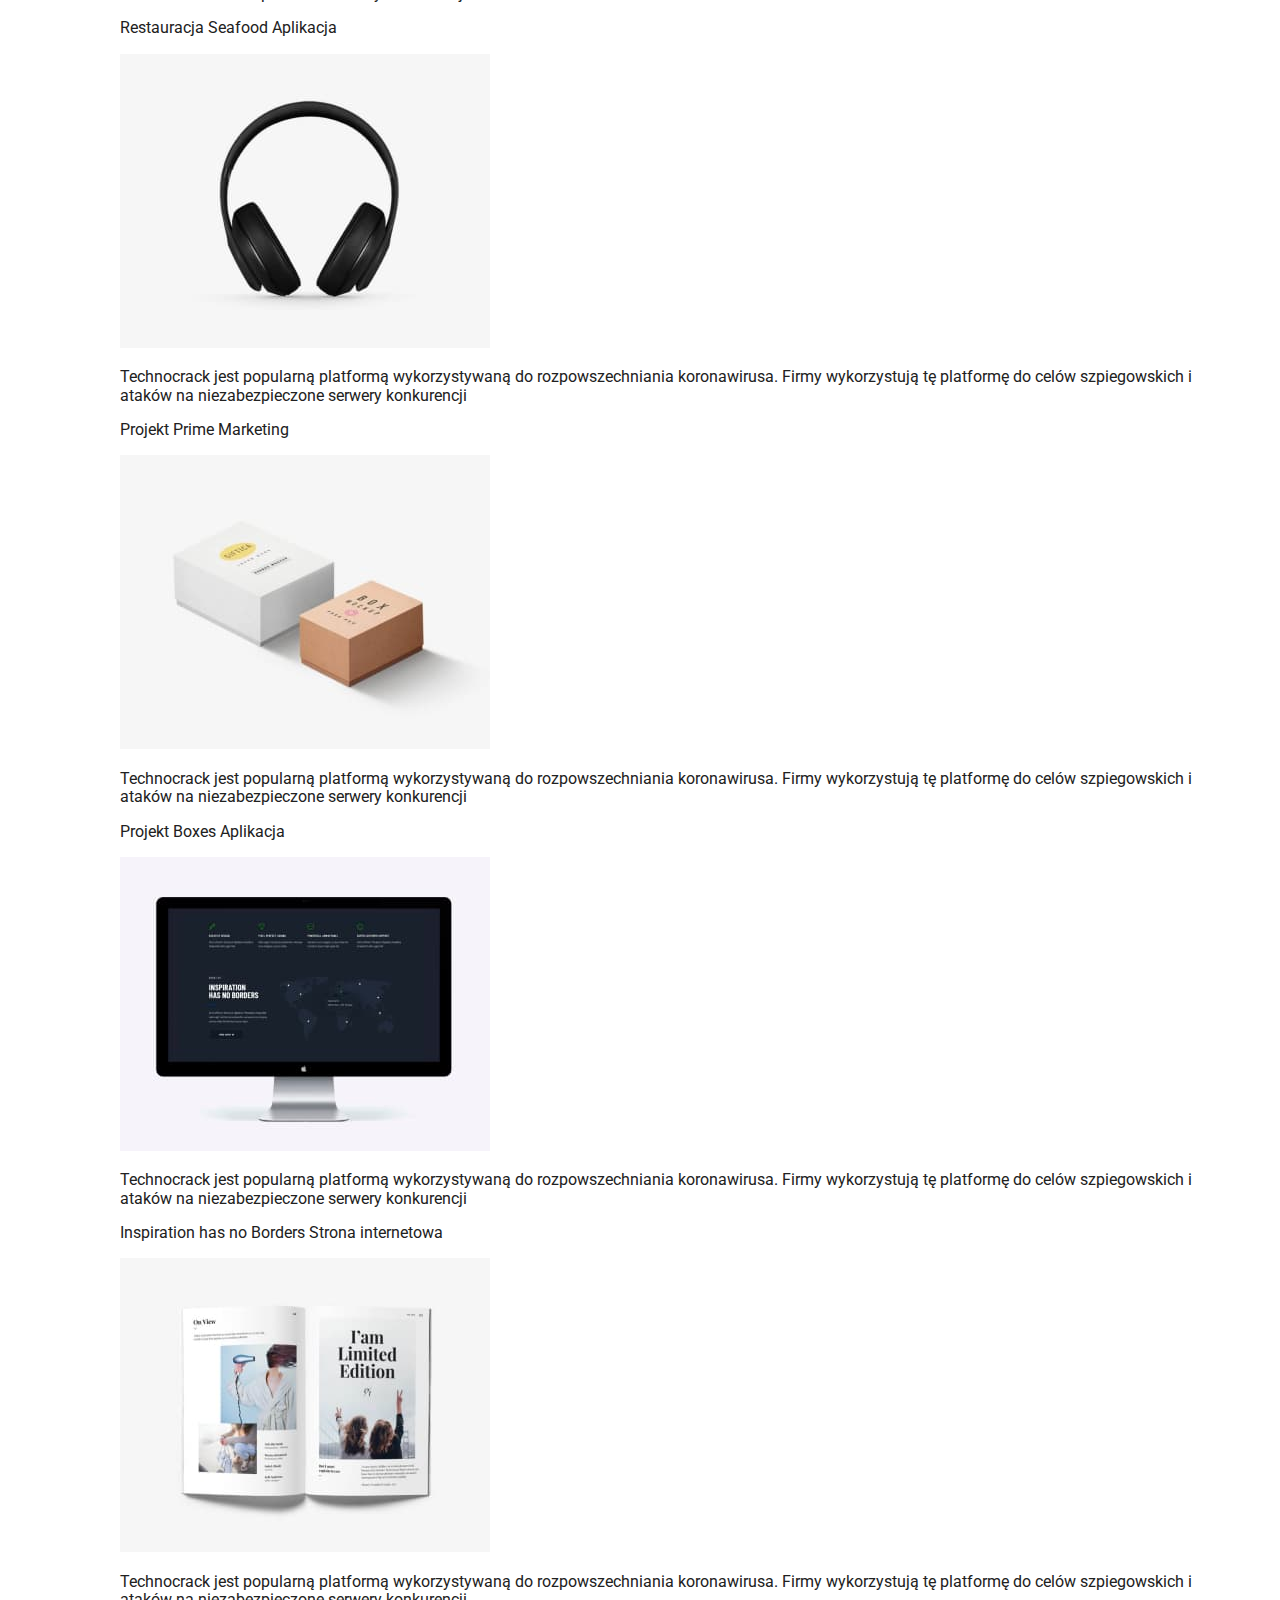
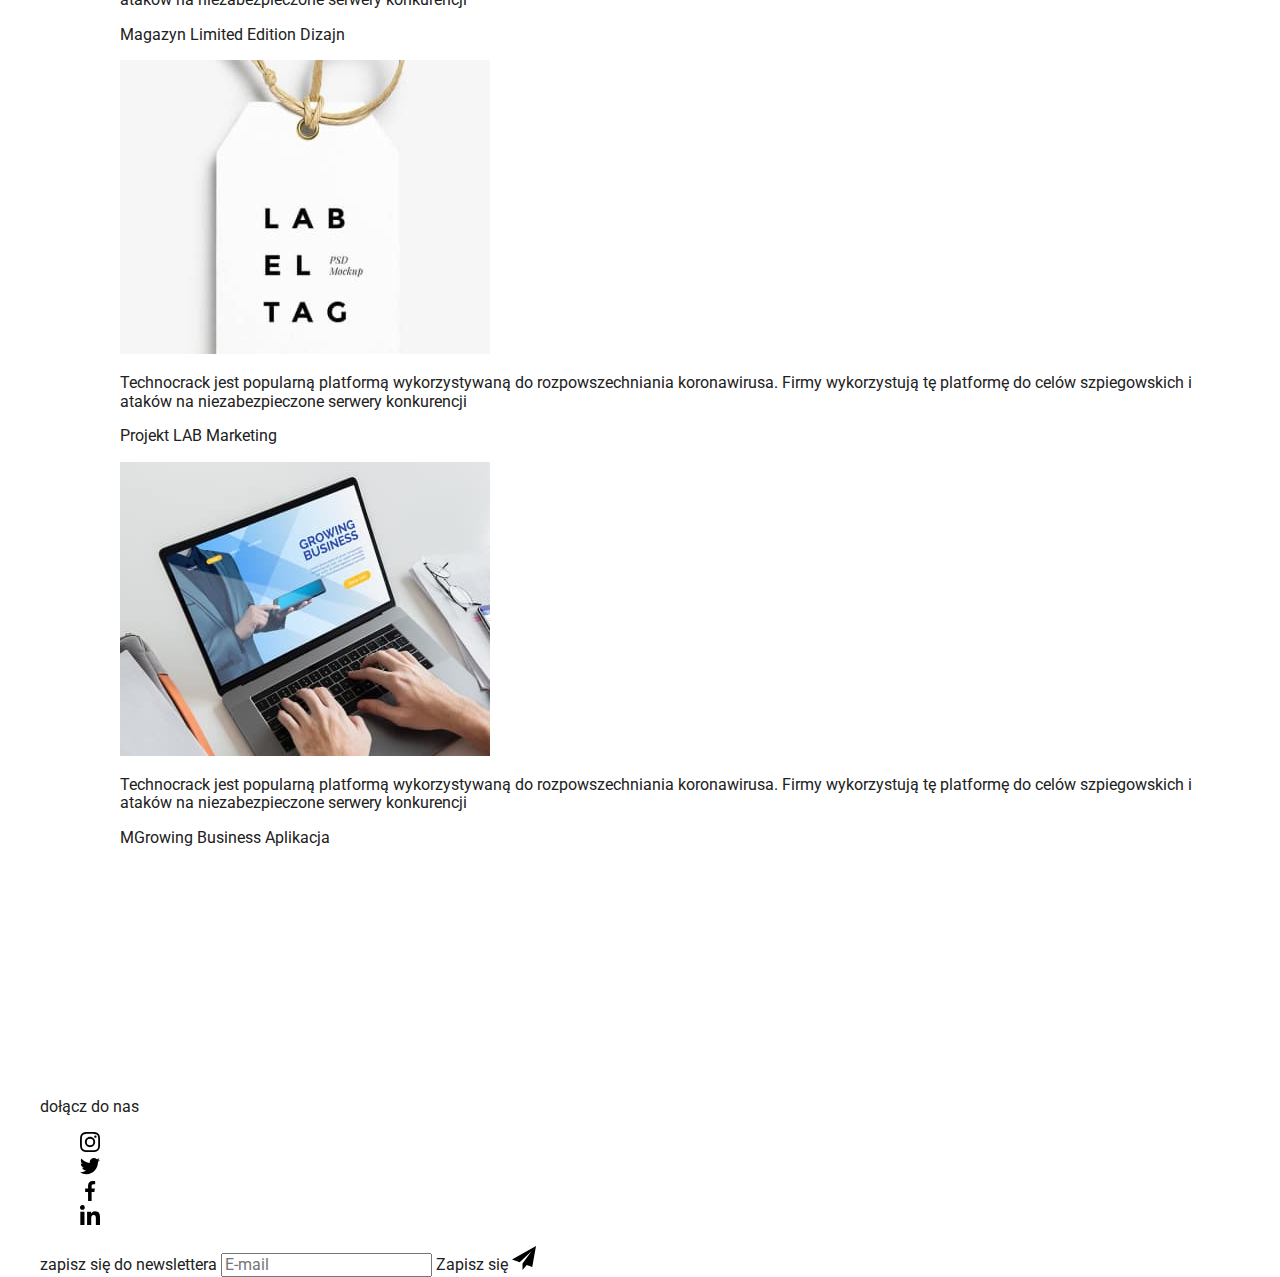
==== commit f574d798: "WebStudio-hw-07-rev_0" ====
--- a/portfolio.html
+++ b/portfolio.html
@@ -9,7 +9,8 @@
         href="https://cdnjs.cloudflare.com/ajax/libs/modern-normalize/1.0.0/modern-normalize.min.css" />
     <link rel="stylesheet"
         href="https://cdnjs.cloudflare.com/ajax/libs/modern-normalize/1.0.0/modern-normalize.min.css" />
-    <link rel="stylesheet" href="css/style.css">
+    <!-- <link rel="stylesheet" href="css/style.css"> -->
+    <link rel="stylesheet" href="./css/main.min.css">
     <title>WebStudio</title>
     <link rel="preconnect" href="https://fonts.googleapis.com">
     <link rel="preconnect" href="https://fonts.gstatic.com" crossorigin>
@@ -21,29 +22,32 @@
 <body>
     <header class="header" >
         <div class="container">
-        <div class="nav-main-logo-container">
+        <div class="header__nav-main-logo-container">
         <nav>
-                <a class="logo-nav-header link" href="index.html"><span class="span">Web</span>Studio</a>
-                <a class="agency link" href="index.html">Agencja</a>
-                <a class="portfolio active link " href="portfolio.html">Portfolio</a>
-                <a class="contact link " href="kontakt.html">Kontakt</a>
+            <div class="navigation">
+<a class="header__nav-main-logo header__nav-main-logo--header link" href="index.html"><span class="header__nav-main-logo  header__nav-main-logo--span">Web</span>Studio</a>
+<a class="header__nav-item header__nav-item--first-item link " href="#">Agencja</a>
+<a class="header__nav-item header__nav-item--second-item active link " href="portfolio.html">Portfolio</a>
+<a class="header__nav-item  header__nav-item--third-item link " href="kontakt.html">Kontakt</a>
+            </div>
         </nav>
-       <div class="nav-contact-container">
+       <div class="header__nav-contact-container">
         <ul >
-            <li >    
-                <div class="nav-contact">
-            <a class="contact-email link" href="mailto:info@webstudio.com"><svg  width="24" height="18" class="nav-contact-mail-icon">
+            <li class="header__nav-contact-container" >    
+                <div class="header__nav-contact-container header__nav-contact-container--item">
+            <a class="header__nav-contact-container header__nav-contact-container--mail link" href="mailto:info@webstudio.com">
+                <svg  width="24" height="18" class="header__nav-contact-container header__nav-contact-container--icon-mail">
                 <use  href="./images/icons.svg#icon-envelope"></use>
             </svg>info@webstudio.com</a>
-        </div>
+                </div>
             </li>
             <li>
-                <div class="nav-contact">
-
-                <a class="contact-tel link" href="tel:+48111111111"><svg  width="16" height="23" class="nav-contact-tel-icon">
-                    <use href="./images/icons.svg#icon-smartphone"></use>
+                <div class="header__nav-contact-container--item">
+            <a class="header__nav-contact-container--tel link" href="tel:+48111111111">
+                <svg  width="16" height="23" class="header__nav-contact-container--icon-tel">
+                <use href="./images/icons.svg#icon-smartphone"></use>
                 </svg>+48 111 111 111</a>
-            </div>
+                </div>
             </li>
         </ul>
        </div>
@@ -52,210 +56,206 @@
     <main>
     <div class="section"> 
         <!-- projekty filtrowanie -->
-        <div class="filter-btn-container">
-            <div class="container">
-            <ul >
-                <li><button class="filter-btn" type="button">Wszystkie</button></li>
-                <li><button class="filter-btn" type="button">Strony</button></li>
-                <li><button class="filter-btn" type="button">Aplikacje</button></li>
-                <li><button class="filter-btn" type="button">Dizajn</button></li>
-                <li><button class="filter-btn" type="button">Marketing</button></li>
+        <div class="container">
+                <ul class="filter-btn__container">
+                <li><button class="filter-btn__filter-btn" type="button">Wszystkie</button></li>
+                <li><button class="filter-btn__filter-btn" type="button">Strony</button></li>
+                <li><button class="filter-btn__filter-btn" type="button">Aplikacje</button></li>
+                <li><button class="filter-btn__filter-btn" type="button">Dizajn</button></li>
+                <li><button class="filter-btn__filter-btn" type="button">Marketing</button></li>
             </ul>
-            </div>
-        </div>
+
         <!-- wizualizacje  -->
         <div class="products-container ">
-            <div class="container">
-                <ul class="products-grid ">
-                    <li>
-                        <figure class= "products-presentation">   
+            <!-- <div class="container"> -->
+                <ul class="products-container__product  products-grid ">
+                    <li class="products-container__product--content">
+                        <figure class= "products-container__product--presentation ">   
                      <div>                      
-                        <div class="slide">
-                         <img src="images/portfolio/3people.jpg"
+                        <div class="products-container__product--slide">
+                         <img class="products-container__product--presentation-img" src="images/portfolio/3people.jpg"
                           alt="widok strony  interentowej, na której przedstawione są 3 osoby,pracownicy firmy"
                          width="370" height="294" />
-                        <p class="slide-effect">Technocrack jest popularną platformą wykorzystywaną do rozpowszechniania koronawirusa. Firmy wykorzystują tę platformę do celów szpiegowskich i ataków na niezabezpieczone serwery konkurencji</p>                            
+                        <p class="products-container__product--slide-effect">Technocrack jest popularną platformą wykorzystywaną do rozpowszechniania koronawirusa. Firmy wykorzystują tę platformę do celów szpiegowskich i ataków na niezabezpieczone serwery konkurencji</p>                            
                         </div>
                     </div>
-                            <figcaption>Technocrack <span>Strona internetowa</span>
+                            <figcaption class="products-container__product--description" >Technocrack <span class="products-container__product--description-span">Strona internetowa</span>
                             </figcaption>
                         
                         </figure>
                     </li>
-                    <li>
-                        <figure class= "products-presentation">
-                            <div>                      
-                                <div class="slide">
-                            <img src="images/portfolio/basketball.jpg"
+                    <li class="products-container__product--content">
+                        <figure class= "products-container__product--presentation">
+                            <div>                      
+                                <div class="products-container__product--slide">
+                            <img class="products-container__product--presentation-img" src="images/portfolio/basketball.jpg"
                                 alt="grafika przedstawiająca dwóch chłopaków grających w koszykówkę" width="370"
                                 height="294" />
-                                <p class="slide-effect">Technocrack jest popularną platformą wykorzystywaną do rozpowszechniania koronawirusa. Firmy wykorzystują tę platformę do celów szpiegowskich i ataków na niezabezpieczone serwery konkurencji</p> 
-                            </div>
-                        </div>
-                            <figcaption> Grafika New Orlean vs Golden Star <span>Dizajn</span>
+                                <p class="products-container__product--slide-effect">Technocrack jest popularną platformą wykorzystywaną do rozpowszechniania koronawirusa. Firmy wykorzystują tę platformę do celów szpiegowskich i ataków na niezabezpieczone serwery konkurencji</p> 
+                            </div>
+                        </div>
+                            <figcaption class="products-container__product--description"> Grafika New Orlean vs Golden Star <span class="products-container__product--description-span">Dizajn</span>
                             </figcaption>
                         </figure>
                     </li>
-                    <li>
-                        <figure class= "products-presentation">
-                            <div>                      
-                                <div class="slide">
-                            <img src="images/portfolio/seafood.jpg" alt="logo z rybą restauracji seafood retaurant"
+                    <li class="products-container__product--content">
+                        <figure class= "products-container__product--presentation">
+                            <div>                      
+                                <div class="products-container__product--slide">
+                            <img class="products-container__product--presentation-img" src="images/portfolio/seafood.jpg" alt="logo z rybą restauracji seafood retaurant"
                                 width="370" height="294" />
-                                <p class="slide-effect">Technocrack jest popularną platformą wykorzystywaną do rozpowszechniania koronawirusa. Firmy wykorzystują tę platformę do celów szpiegowskich i ataków na niezabezpieczone serwery konkurencji</p> 
-                            </div>
-                        </div>
-                            <figcaption>Restauracja Seafood <span>Aplikacja</span></figcaption>
-                        </figure>
-                    </li>
-                    <li>
-                        <figure class= "products-presentation">
-                            <div>                      
-                                <div class="slide">
-                            <img src="images/portfolio/headphones.jpg" alt="grafika przedstawiająca słuchawki"
-                                width="370" height="294" />
-                                <p class="slide-effect">Technocrack jest popularną platformą wykorzystywaną do rozpowszechniania koronawirusa. Firmy wykorzystują tę platformę do celów szpiegowskich i ataków na niezabezpieczone serwery konkurencji</p> 
-                            </div>
-                        </div>
-                            <figcaption>Projekt Prime <span>Marketing</span> </figcaption>
-                        </figure>
-                    </li>
-                    <li>
-                        <figure class= "products-presentation">
-                            <div>                      
-                                <div class="slide">
-                            <img src="images/portfolio/boxes.jpg" alt="dwa pudełka" width="370" height="294" />
-                            <p class="slide-effect">Technocrack jest popularną platformą wykorzystywaną do rozpowszechniania koronawirusa. Firmy wykorzystują tę platformę do celów szpiegowskich i ataków na niezabezpieczone serwery konkurencji</p> 
+                                <p class="products-container__product--slide-effect">Technocrack jest popularną platformą wykorzystywaną do rozpowszechniania koronawirusa. Firmy wykorzystują tę platformę do celów szpiegowskich i ataków na niezabezpieczone serwery konkurencji</p> 
+                            </div>
+                        </div>
+                            <figcaption class="products-container__product--description">Restauracja Seafood <span class="products-container__product--description-span">Aplikacja</span></figcaption>
+                        </figure>
+                    </li>
+                    <li class="products-container__product--content">
+                        <figure class= "products-container__product--presentation">
+                            <div>                      
+                                <div class="products-container__product--slide">
+                            <img class="products-container__product--presentation-img" src="images/portfolio/headphones.jpg" alt="grafika przedstawiająca słuchawki"
+                                width="370" height="294"/>
+                                <p class="products-container__product--slide-effect">Technocrack jest popularną platformą wykorzystywaną do rozpowszechniania koronawirusa. Firmy wykorzystują tę platformę do celów szpiegowskich i ataków na niezabezpieczone serwery konkurencji</p> 
+                            </div>
+                        </div>
+                            <figcaption class="products-container__product--description">Projekt Prime <span class="products-container__product--description-span">Marketing</span> </figcaption>
+                        </figure>
+                    </li>
+                    <li class="products-container__product--content">
+                        <figure class= "products-container__product--presentation">
+                            <div>                      
+                                <div class="products-container__product--slide">
+                            <img class="products-container__product--presentation-img"  src="images/portfolio/boxes.jpg" alt="dwa pudełka" width="370" height="294" />
+                            <p class="products-container__product--slide-effect">Technocrack jest popularną platformą wykorzystywaną do rozpowszechniania koronawirusa. Firmy wykorzystują tę platformę do celów szpiegowskich i ataków na niezabezpieczone serwery konkurencji</p> 
                         </div>
                     </div>
-                            <figcaption>Projekt Boxes <span>Aplikacja</span></figcaption>
-                        </figure>
-                    </li>
-                    <li>
-                        <figure class= "products-presentation">
-                            <div>                      
-                                <div class="slide">
-                            <img src="images/portfolio/screen.jpg"
+                            <figcaption class="products-container__product--description">Projekt Boxes <span class="products-container__product--description-span">Aplikacja</span></figcaption>
+                        </figure>
+                    </li>
+                    <li class="products-container__product--content">
+                        <figure class= "products-container__product--presentation">
+                            <div>                      
+                                <div class="products-container__product--slide">
+                            <img class="products-container__product--presentation-img"  src="images/portfolio/screen.jpg"
                                 alt="ekran komputeraz z propozycją układu strony interentowe" width="370"
                                 height="294" />
-                                <p class="slide-effect">Technocrack jest popularną platformą wykorzystywaną do rozpowszechniania koronawirusa. Firmy wykorzystują tę platformę do celów szpiegowskich i ataków na niezabezpieczone serwery konkurencji</p> 
-                            </div>
-                        </div>
-                            <figcaption>Inspiration has no Borders <span>Strona internetowa </span></figcaption>
-                        </figure>
-                    </li>
-                    <li>
-                        <figure class= "products-presentation">
-                            <div>                      
-                                <div class="slide">
-                            <img src="images/portfolio/book.jpg" alt="magazyn z produktami limited edition" width="370"
-                                height="294" />
-                                <p class="slide-effect">Technocrack jest popularną platformą wykorzystywaną do rozpowszechniania koronawirusa. Firmy wykorzystują tę platformę do celów szpiegowskich i ataków na niezabezpieczone serwery konkurencji</p> 
-                            </div>
-                        </div>
-                            <figcaption>Magazyn Limited Edition <span>Dizajn</span></figcaption>
-                        </figure>
-                    </li>
-                    <li>
-                        <figure class= "products-presentation">
-                            <div>                      
-                                <div class="slide">
-                            <img src="images/portfolio/label.jpg" alt="etykieta na sznurku" width="370" height="294" />
-                            <p class="slide-effect">Technocrack jest popularną platformą wykorzystywaną do rozpowszechniania koronawirusa. Firmy wykorzystują tę platformę do celów szpiegowskich i ataków na niezabezpieczone serwery konkurencji</p> 
+                                <p class="products-container__product--slide-effect">Technocrack jest popularną platformą wykorzystywaną do rozpowszechniania koronawirusa. Firmy wykorzystują tę platformę do celów szpiegowskich i ataków na niezabezpieczone serwery konkurencji</p> 
+                            </div>
+                        </div>
+                            <figcaption class="products-container__product--description">Inspiration has no Borders <span class="products-container__product--description-span">Strona internetowa </span></figcaption>
+                        </figure>
+                    </li>
+                    <li class="products-container__product--content">
+                        <figure class= "products-container__product--presentation">
+                            <div>                      
+                                <div class="products-container__product--slide">
+                            <img class="products-container__product--presentation-img"  src="images/portfolio/book.jpg" alt="magazyn z produktami limited edition" width="370"
+                                height="294" />
+                                <p class="products-container__product--slide-effect">Technocrack jest popularną platformą wykorzystywaną do rozpowszechniania koronawirusa. Firmy wykorzystują tę platformę do celów szpiegowskich i ataków na niezabezpieczone serwery konkurencji</p> 
+                            </div>
+                        </div>
+                            <figcaption class="products-container__product--description">Magazyn Limited Edition <span class="products-container__product--description-span">Dizajn</span></figcaption>
+                        </figure>
+                    </li>
+                    <li class="products-container__product--content">
+                        <figure class= "products-container__product--presentation">
+                            <div>                      
+                                <div class="products-container__product--slide">
+                            <img class="products-container__product--presentation-img"  src="images/portfolio/label.jpg" alt="etykieta na sznurku" width="370" height="294" />
+                            <p class="products-container__product--slide-effect">Technocrack jest popularną platformą wykorzystywaną do rozpowszechniania koronawirusa. Firmy wykorzystują tę platformę do celów szpiegowskich i ataków na niezabezpieczone serwery konkurencji</p> 
                         </div>
                     </div>
-                            <figcaption>Projekt LAB <span>Marketing </span></figcaption>
-                        </figure>
-                    </li>
-                    <li>
-                        <figure class= "products-presentation">
-                            <div>                      
-                                <div class="slide">
-                            <img src="images/portfolio/laptop.jpg"
+                            <figcaption class="products-container__product--description">Projekt LAB <span class="products-container__product--description-span">Marketing </span></figcaption>
+                        </figure>
+                    </li>
+                    <li class="products-container__product--content">
+                        <figure class= "products-container__product--presentation">
+                            <div>                      
+                                <div class="products-container__product--slide">
+                            <img class="products-container__product--presentation-img"  src="images/portfolio/laptop.jpg"
                                 alt="laptop z widokiem aplikacji do której ktoś wpisuje dane" width="370"
                                 height="294" />
-                                <p class="slide-effect">Technocrack jest popularną platformą wykorzystywaną do rozpowszechniania koronawirusa. Firmy wykorzystują tę platformę do celów szpiegowskich i ataków na niezabezpieczone serwery konkurencji</p> 
-                            </div>
-                        </div>
-                            <figcaption>MGrowing Business <span>Aplikacja</span></figcaption>
+                                <p class="products-container__product--slide-effect">Technocrack jest popularną platformą wykorzystywaną do rozpowszechniania koronawirusa. Firmy wykorzystują tę platformę do celów szpiegowskich i ataków na niezabezpieczone serwery konkurencji</p> 
+                            </div>
+                        </div>
+                            <figcaption class="products-container__product--description">MGrowing Business <span class="products-container__product--description-span">Aplikacja</span></figcaption>
                         </figure>
                     </li>
                 </ul>
-            </div>
+            <!-- </div> -->
+        </div>
         </div>
     </section>  
     </div>
     </main>
-    <div class="container-bcg-dark">
-        <div class="container">
-            <footer class="footer-container">
-                <div class="container"> 
-                    <div class="container-bcg-dark">
-                    <div class="main-footer-info">
-                        <div class="foot">
-                            <a class="logo-footer link" href="index.html"><span class="span">Web</span>Studio</a>
-                            <address>
-                                <ul class="footer-adress-item">
-                                    <li class="localization">m. Warszawa, Aleje Jerozolimskie 21</li>
-                                    <li><a class="contact-email-footer link" href="mailto:info@webstudio.com">info@webstudio.com</a></li>
-                                    <li><a class="contact-tel-footer link" href="tel:+48111111111">+48 111 111 111</a></li>
-                                </ul>
-                            </address>
-                        </div>
-                    
-                <div class="join-us">
-                    <p>dołącz do nas</p>
-                <ul class="social-media-footer">
-                    <li class="social-media-icons-footer">
-                        <a href="https://www.instagram.com/">
-                            <svg class="sm-icons-insta" width="20" height="20">
-                                <use href="./images/icons.svg#icon-instagram">
-                                </use>
-                            </svg>
-                          </a>
-                    </li>
-                    <li class="social-media-icons-footer">
-                        <a href="https://twitter.com/?lang=pl">
-                            <svg class="sm-icons-twitt" width="20" height="20">
-                                <use href="./images/icons.svg#icon-twitter">
-                                </use>
-                            </svg>
-                        </a>
-                    </li>
-                    <li class="social-media-icons-footer">
-                        <a href="https://www.facebook.com/">
-                            <svg class="sm-icons-fb" width="20" height="20">
-                                <use href="./images/icons.svg#icon-facebook">
-                                </use>
-                            </svg>
-                            </a>
-                        </li>
-                    <li class="social-media-icons-footer">
-                        <a href="https://www.linkedin.com/">
-                            <svg class="sm-icons-li" width="20" height="20">
-                                <use href="./images/icons.svg#icon-linkedin">
-                                </use>
-                            </svg>
-                        </a>
-                    </li>
-                </ul>
+    <footer class="footer_container">
+        <div class="container"> 
+            <div class="footer_container__bcg-dark">
+            <div class="footer__info">
+                <div class="footer__info--main">
+                    <a class="footer__info-main--logo link" href="index.html"><span class="span">Web</span>Studio</a>
+                    <address>
+                        <ul class="footer__info-main--items">
+                            <li class=" footer__info-main--localization localization">m. Warszawa, Aleje Jerozolimskie 21</li>
+                            <li><a class="footer__info-main--mail link" href="mailto:info@webstudio.com">info@webstudio.com</a></li>
+                            <li><a class="footer__info-main--tel link" href="tel:+48111111111">+48 111 111 111</a></li>
+                        </ul>
+                    </address>
                 </div>
-                </div>
-                </div>
-        
-                <form class="footer-form">
-                    <label class="footer-label" for="email">zapisz się do newslettera
-                        <input class="footer-input" type="email" name="email" id="email" placeholder="E-mail">
-                    </label>
-                    <bottom class="send-btn-newsletter" type="submit">Zapisz się 
-                        <svg class="send-icon" width="24" height="24">
-                            <use href="./images/icons.svg#icon-iconsend"></use>
-                        </svg>
-                    </bottom>
-                        </form>
-                    
-        
-            </footer>
+            
+        <div class="footer__join-us">
+            <p class="footer__join-us--description">dołącz do nas</p>
+        <ul class="join-us__social-media--icons">
+            <li class="join-us__social-media--insta ">
+                <a href="https://www.instagram.com/">
+                    <svg class="sm-icons-insta" width="20" height="20">
+                        <use href="./images/icons.svg#icon-instagram">
+                        </use>
+                    </svg>
+                  </a>
+            </li>
+            <li class="join-us__social-media--twitt">
+                <a href="https://twitter.com/?lang=pl">
+                    <svg class="sm-icons-twitt" width="20" height="20">
+                        <use href="./images/icons.svg#icon-twitter">
+                        </use>
+                    </svg>
+                </a>
+            </li>
+            <li class="join-us__social-media--fb">
+                <a href="https://www.facebook.com/">
+                    <svg class="sm-icons-fb" width="20" height="20">
+                        <use href="./images/icons.svg#icon-facebook">
+                        </use>
+                    </svg>
+                    </a>
+                </li>
+            <li class="join-us__social-media--li">
+                <a href="https://www.linkedin.com/">
+                    <svg class="sm-icons-li" width="20" height="20">
+                        <use href="./images/icons.svg#icon-linkedin">
+                        </use>
+                    </svg>
+                </a>
+            </li>
+        </ul>
+        </div>
+        </div>
+        </div>
+
+        <form class="footer-form">
+            <label class="footer-form__description" for="email">zapisz się do newslettera
+                <input class="footer-form__input" type="email" name="email" id="email" placeholder="E-mail">
+            </label>
+            <bottom class="footer-form__input--send-btn send-btn-newsletter" type="submit">Zapisz się 
+                <svg class="footer-form__input--send-icon" width="24" height="24">
+                    <use href="./images/icons.svg#icon-iconsend"></use>
+                </svg>
+            </bottom>
+                </form>
+    </footer>
+
     </div>
     </div>
 </body>
--- a/css/style.css
+++ b/css/style.css
@@ -58,6 +58,9 @@
   color: var(--main-font-color);
   box-sizing: border-box;
 }
+a{
+  position:relative;
+}
 body a {
   text-decoration: none;
 }
@@ -82,6 +85,7 @@
   padding-bottom: 94px;
 }
 
+/* header */
 
 .header {
   vertical-align: bottom;
@@ -89,7 +93,7 @@
 margin-top: 0;
 }
 
-.nav-main-logo-container {
+.header__nav-main-logo-container {
   display: flex;
   letter-spacing: 0.02em;
   /* margin-top: 24px;
@@ -98,7 +102,7 @@
   justify-content: space-between;
 }
 
-.logo-nav-header {
+.header__nav-main-logo--header{
   font-family: var(--second-font-style);
   font-weight: var(--logo-font-weight);
   font-size: var(--logo-font-size);
@@ -109,7 +113,7 @@
   outline: none;
 }
 
-.span {
+.header__nav-main-logo--span {
   font-family: var(--second-font-style);
   font-weight: var(--logo-font-weight);
   font-size: var(--logo-font-size);
@@ -119,7 +123,16 @@
   margin-bottom: 25px;
 }
 
-.agency:active::after{  
+.header__nav-item--first-item{
+  font-weight: var(--nav-font-weight);
+  font-size: var(--nav-font-size);
+  line-height: var(--nav-line-height);
+  color: var(--nav-color);
+  padding-right: 46px;
+  position: relative;
+  outline: none;
+}
+.header__nav-item--first-item.active::after{  
   text-decoration: underline;
   position:absolute;
   border-bottom:4px solid  #2196F3;
@@ -129,25 +142,10 @@
   top: 45px;
   left:2px;
 }
-
-.agency {
-  font-weight: var(--nav-font-weight);
-  font-size: var(--nav-font-size);
-  line-height: var(--nav-line-height);
-  color: var(--nav-color);
-  padding-right: 46px;
-  position: relative;
-  outline: none;
-}
-
-a{
-  position:relative;
-}
 .active::before{
   content:"";
 position: absolute;
 }
-
 .active:after{
   content: "";
   position: absolute;
@@ -160,7 +158,8 @@
 }
 
 
-.portfolio {
+
+.header__nav-item--second-item {
   font-weight: var(--nav-font-weight);
   font-size: var(--nav-font-size);
   line-height: var(--nav-line-height);
@@ -169,7 +168,7 @@
   outline: none;
 }
 
-.active::after{
+.header__nav-item-2.active::after{
   content: "";
   position: absolute;
   background-color: #2196F3;
@@ -180,7 +179,7 @@
   left:2px;
 }
 
-.contact {
+.header__nav-item-3 {
   font-weight: var(--nav-font-weight);
   font-size: var(--nav-font-size);
   line-height: var(--nav-line-height);
@@ -189,7 +188,7 @@
   outline: none;
 }
 
-.contact:active::after{
+.header__nav-item-3.active::after{
   content: "";
   position: absolute;
   background-color: #2196F3;
@@ -200,7 +199,7 @@
   left:2px;
 }
 
-.nav-contact-container ul{
+.header__nav-contact-container {
    display: flex;
    letter-spacing: 2%;
    padding-left: 0px;
@@ -208,14 +207,10 @@
    margin-top: 0px;
    margin-bottom: 0px;
    padding-top: 0px;
-}
-
-.nav-contact-container li{
-  display: flex;
-  align-items: center;
-  justify-content: center;
-}
-.nav-contact{
+   align-items: center;
+}
+
+.header__nav-contact-container--item{
   display: flex;
   align-items: center;      
   justify-content: center;
@@ -223,16 +218,8 @@
 transition-duration: default;
 transition-timing-function: default;
 transform: 250ms cubic-bezier(0.4, 0, 0.2, 1);
-
-}
-
-.nav-contact-mail-icon{
-margin: 0px 10px 0px 0px;
-fill:#757575;
-transition: 250ms cubic-bezier(0.4, 0, 0.2, 1);
-}
-
-.contact-email {
+}
+.header__nav-contact-container--mail{
   display: flex;
   align-items: center;
   justify-content: center;
@@ -246,18 +233,22 @@
   color: var(--nav-color-email-tel);  
   outline: none;
 }
-
-  .contact-email:hover svg{
+.header__nav-contact-container--icon-mail{
+margin: 0px 10px 0px 0px;
+fill:#757575;
+transition: 250ms cubic-bezier(0.4, 0, 0.2, 1);
+}
+
+.header__nav-contact-container--mail:hover svg{
     fill: #2196f3;
     outline: none;  
   }
-  .contact-email:focus  svg{
+.header__nav-contact-container--mail:focus svg{
     fill: #2196f3;
     outline: none;  
   }
 
-
-.contact-tel {
+  .header__nav-contact-container--tel {
   display: flex;
   align-items: center;
   font-weight: var(--nav-font-weight);
@@ -269,18 +260,16 @@
   outline: none;
 }
 
-
-.contact-tel:hover svg{
+.header__nav-contact-container--tel:hover svg{
   fill: #2196f3;
-       
-}
-.contact-tel:focus  svg{
+  outline: none;  
+}
+.header__nav-contact-container--tel:focus svg{
   fill: #2196f3;
-
-}
-
-
-.nav-contact-tel-icon{
+  outline: none;  
+}
+
+.header__nav-contact-container--icon-tel{
   margin-left: 30px;
   margin-right: 10px;
   align-items: center;
@@ -288,10 +277,8 @@
   transition: 250ms cubic-bezier(0.4, 0, 0.2, 1);
   }
 
-
-.container-bcg-dark{
-  background: var(--order-container-bcg-color);
-} 
+/* HERO */
+
 
 .order-container{
   width: 1600px;
@@ -311,7 +298,7 @@
 margin-bottom: 94px;
 
 }
-.order-description {
+.order-container_description {
   box-sizing: border-box;
    font-weight: var(--order-decription-font-weight);
   font-size: var(--order-decription-font-size);
@@ -325,7 +312,7 @@
 padding: 106px 200px 30px 200px;
 }
 
-.order-btn {
+.order-container_btn {
   font-weight: var(--order-btn-color);
   line-height: var(--order-btn-line-height);
   background: var(--order-btn-bcg-color);
@@ -341,302 +328,8 @@
   outline: none;
 }
 
-/* Okno modalne */
-.modal{
-  position:relative;
-  width: 528px;
-  height: 581px;
-  border-radius: 4px;
-  box-shadow: rgba(0, 0, 0, 0.2);
-  background-color: #ffffff;
-  align-items: center;
-  align-content: center;
-  justify-content: center;
-z-index: 1;
-visibility: visible;
-display: flex;
-padding: 12px 40px 20px 40px;
-margin: 0;
-}
-
-@keyframes scale{
-  0%{
-    transform:scale(0.0)
-  }
- 
- 50%{
-    transform:scale(0.75)
-  } 
-
-  100%{
-    transform: scale(1);
-  }
-}
-
-.overlay{
-  background-color:rgba(0, 0, 0, 0.25) ;
-  position: fixed;
-  width: 100%;
-  height: 100%;
-  top:0;
-  left:0;
-  display: flex;
-  justify-content: center;
-  align-items: center;
-  animation: scale;
-  /* animation-duration: 5000ms;
-  animation-delay: 1s;
-  animation-timing-function:linear; */
-  transition-property:visibility, opacity, transform, background-color;
-  transition-duration: 1500ms;
-}
-
-
-.is-hidden{
-  pointer-events: none;
-  visibility: hidden;
-  opacity: 0;
-}
-
-.close-btn{
-  position: absolute;
-  align-items: flex-start;
-  top: 8px;
- right: 8px;
-  width: 30px;
-  height: 30px;
-  border-radius: 50%;
- border: 1px solid rgba(0, 0, 0, 0.1);
- cursor: pointer;
-
-}
-.close-x{
-  display: flex;
-  justify-content: center;
-  align-items: center;
-  position: absolute;
-  top:6px;
-  right:9px;
-}
-
-label{
-  display: block;
-  box-sizing: border-box;
-  margin-top: 10px;
-  font-size: 12px;
-  line-height: 1.16;
-  position: relative;
-
-}
-
-.form-inputs input{
-position: relative;
-box-sizing: border-box;
-display: block;
-outline: none;
-border: none;
-width:100%;
-border: 1px solid rgba(33, 33, 33, 0.2);
-border-radius: 4px;
-padding: 14px 40px 15px 42px;
-outline: none;
-font-size: 14px;
-transition-property: fill, color, border;
-transition-duration: default;
-transition-timing-function: default;
-transition: 250ms cubic-bezier(0.4, 0, 0.2, 1);
-}
-
-.form-inputs:hover svg{
-  fill:#2196F3
-}
-
-.form-inputs input:hover {
-  border:1px solid #2196F3;
-  border-radius:4px;
-}
-
-.form-inputs svg{
-
-  transition-property: fill;
-  transition-duration: default;
-  transition: 250ms cubic-bezier(0.4, 0, 0.2, 1);
-} 
-
-
-.form-inputs input:hover+svg {
-  fill:#2196F3
-} 
-
-.form-inputs input:focus{
-  border:1px solid #2196F3;
-  border-radius: 4px;
-}
-
-.form-inputs input:focus+svg {
-  fill:#2196F3;
-} 
-
-
-.submit-btn{
-  display: block;
-  width: 200px;
-  height: 50px;
-  padding: 10px 76px;
- margin-top: 40px;
- margin-left: 124px;
- font-family: 'Roboto', sans-serif;;
- font-style: bold;
- font-weight: 700;
- font-size: 16px;
- line-height: 1.875;
- color: #757575;
- align-items: center;
- justify-content: center;
-  background-color: rgba(33, 150, 243, 1);
-  box-shadow: 0px 4px 4px 0px rgba(0, 0, 0, 0.15);
-  font-family:var(--main-font-style);
-  color: #FFFFFF;
-  outline: none;
-  border:none;
-  border-radius: 4px;
-  align-items: center;
-  align-content: center;
-  cursor: pointer;
-
-}
-.modal-span{
-  color: #2196F3;
-  text-decoration: underline;
-  margin-left: 3px;
-  margin-right: 3px;
-}
-
-.form-modal{
-  color:#757575;
-  margin: 0;
-  position: absolute;
-  top: 40px;
-  width: 100%;
-  padding: 0px 40px 0 40px;
-}
-
-.form-inputs-comment input {
-  position: relative;
-  box-sizing: border-box;
-  display: block;
-  border: none;
-  height: 120px;
-  width:100%;
-  font-size: 16px;
-  padding: 12px 16px;
-  margin: 0;
-  color: #212121;
- border: 1px solid rgba(33, 33, 33, 0.2);
-   border-radius: 4px;
- outline: none;  
- transition-property: fill, color, border;
-  transition-duration: default;
-  transition-timing-function: default;
-  transition: 250ms cubic-bezier(0.4, 0, 0.2, 1);
-  overflow-wrap:break-word;
-  outline: none;
-}
-
-.form-inputs-comment input:hover {
-  border: 1px solid #2196F3;
-  border-radius: 4px;
-}
-
-.form-inputs-comment input:focus{
-  fill:#2196F3;
-  border: 1px solid #2196F3;
-}
-
-::placeholder{
-  position: absolute;
-  font-size: 14px;
-  color: rgba(117, 117, 117, 0.5);
-  top:15px;
-  left:12px;
-  border: none;
-}
-
-.form-modal-name{
-color:rgba(33, 33, 33, 1);
-font-size: 20px;
-text-align: center;
-align-content: center;
-justify-content: center;
-align-items: center;
-margin-bottom:12px;
-margin-top: 0px;
-letter-spacing: 3%;
-}
-
-.form-icon-person{
-  position: absolute;
-  top: 62px;
-  left: 55px;
-  
-}
-
-.form-icon-phone{
-  position: absolute;
-  top: 27px;
-  left: 15px;
-  
-}
-
-.form-icon-mail{
-  position: absolute;
-  top: 27px;
-  left: 15px;
-  
-}
-
-.chbx-form{
-  display: flex;
-  align-items: center;
-  margin-top: 20px;
-}
-
-.chbx-priv-accept{
-display: flex;
-position: relative;
-align-items: center;
-padding: 0;
-width: 16px;
-height: 15px;
-margin-right: 7px;
-margin-left:14px
-}
-
-.chbx-priv-accept input[type="checkbox"]{
-  background-color: #FFFFFF;
-  margin: 0;
-  appearance: none;
-  border: 2px solid #212121 ;
-  border-radius: 2px;
-  width: 16px;
-  height: 15px;
-  }
-
-  .chbx-priv-accept svg{
-    position: absolute;
-    left:0px;
-    opacity:0;
-
-  }
-
-  .chbx-priv-accept input[type="checkbox"]:checked +svg{
-    opacity: 1;
-    transition: opacity 250ms cubic-bezier(0.4, 0, 0.2, 1);
-  }
-
-/* Okno modalne end */
-
-.description-container ul{
+/* opisy */
+.description-container{
 display:flex;
 box-sizing: border-box;
 letter-spacing: 0.03em;
@@ -651,12 +344,12 @@
 margin-right: 15px;
 }
 
-.description-container h3{
+.description-container__name{
   margin-top: 0;
   margin-bottom: 0;
   line-height:1.07 ;
   }
-  .description-container p{
+  .description-container__about{
     margin-top: 10px;
     margin-bottom: 0;
     line-height: 1.71;
@@ -667,28 +360,17 @@
       align-items: center;
       margin: 25px 102.34px
     }
-.description-icons{
+.description-container__icons{
   background-color: #F5F4FA;
   margin-bottom: 30px;
 }
 
-.what-we-do-container{
+/* czym się zajmujemy */
+.what-we-do_container{
   justify-content: space-between;
-  margin-bottom: 0;
-}
-.what-we-do-container-li  {
-  display: flex;
-  margin-top: 0;
-  margin-bottom: 0;
-  padding: 0;
-  justify-content: space-between;
-  column-gap: 30px;
-}
-.what-we-do-container-li {
-  margin-bottom: 0;
-}
-
-.what-we-do-description {
+  margin-bottom: 0;}
+  
+.what-we-do__description {
   font-weight: var(--h2-font-weight);
   font-size: var(--h2-font-size);
   line-height: var(--h2-line-height);
@@ -701,11 +383,25 @@
   margin-top: 0;
 }
 
-.products-description{
+.what-we-do__products {
+  display: flex;
+  margin-top: 0;
+  margin-bottom: 0;
+  padding: 0;
+  justify-content: space-between;
+  column-gap: 30px;
+}
+.what-we-do-container-li {
+  margin-bottom: 0;
+}
+
+
+
+.what-we-do__products-image{
   position: relative;
 }
 
-.products-description >.what-we-do {
+.what-we-do__products-image>.what-we-do_products-name {
   position:absolute;
   text-align: center;
   color: #ffffff;
@@ -719,21 +415,17 @@
   font-size: 14px;
   line-height: 1.14;
   letter-spacing: 3%;
-
-  
-}
-
-
+}
 
 .team-container {
   background-color: rgba(229, 229, 229, 1);
   width: 100%;
 }
-.container-bcg-light{
+.team-container__bcg-light{
   background-color: rgba(229, 229, 229, 1);
   
 }
-.team-description {
+.team-container__description { 
   font-weight: var(--h2-font-weight);
   font-size: var(--h2-font-size);
   line-height: var(--h2-line-height);
@@ -744,14 +436,14 @@
   padding-bottom: 0; 
 }
 
-.team-container-li {
+.team-container__image {
   display: flex;
   justify-content: space-between;
   margin-bottom: 0;
   list-style-type: none;
 }
 
-.team-container figure {
+.team-container__figure {
   background-color: #ffffff;
   margin: 0;
   box-shadow: 0px 4px 4px 0px rgba(0, 0, 0, 0.25);
@@ -761,11 +453,11 @@
   margin: 0;
   padding: 0;
 }
-.team-container-li img{
+.team-container__image img{
   vertical-align: bottom;
 }
 
-.team-container figcaption {
+.team-container__figcaption {
   font-weight: var(--figcaption-font-weight);
   line-height: var(--figcaption-line-height);
   text-align: center;
@@ -776,7 +468,7 @@
   flex-wrap: wrap;
 }
 
-.team-container span {
+.team-container__span {
   padding-bottom: 0px;
 }
 
@@ -802,7 +494,7 @@
 margin-bottom: 16px;
 }
 
-.social-media{
+.team-container__social-media{
   display: flex;
   margin-left: 32px;
   margin-right: 32px;
@@ -810,7 +502,7 @@
   justify-content: space-between;
 
 }
-.social-media-icons a{
+.team-container__social-media--icons a{
 display: flex;
 width: 44px;
 height: 44px;
@@ -825,7 +517,7 @@
 }
 
 
-.social-media-icons a:hover {
+.team-container__social-media--icons a:hover {
   border-radius: 50%;
   background-color: #2196F3;
   margin-bottom: 30px;
@@ -836,7 +528,7 @@
   outline: none;
   
 }
- .social-media-icons a:focus {
+.team-container__social-media--icons a:focus {
   border-radius: 50%;
   background-color: #2196F3;
   align-items: center;
@@ -847,53 +539,49 @@
   transition: 250ms cubic-bezier(0.4, 0, 0.2, 1);
 }
 
-.sm-icons-insta{
+
+.team-container__social-media--insta{
 justify-content: center;
 margin: 12px;
 transition: 250ms cubic-bezier(0.4, 0, 0.2, 1);
 
 }
-.sm-icons-insta:hover, .sm-icons-insta:focus{
+.team-container__social-media--insta:hover, 
+.team-container__social-media--insta:focus{
   fill: #F5F4FA;
   margin: 12px;
 }
 
-.sm-icons-twitt{
-  justify-content: center;
+.team-container__social-media--twitt{
+justify-content: center;
 margin: 12px;
 transition: 250ms cubic-bezier(0.4, 0, 0.2, 1);
 }
-.sm-icons-twitt:hover{
+.team-container__social-media--twitt:hover{
   fill: #F5F4FA;
 }
 
-.sm-icons-fb{
-  justify-content: center;
+.team-container__social-media--fb{
+justify-content: center;
 margin: 12px;
 transition: 250ms cubic-bezier(0.4, 0, 0.2, 1);
 }
-.sm-icons-fb:hover{
+.team-container__social-media--fb:hover{
   fill: #F5F4FA;
 }
 
-.sm-icons-li{
+.team-container__social-media--li{
   justify-content: center;
 margin: 12px;
 transition: 250ms cubic-bezier(0.4, 0, 0.2, 1);
 }
-.sm-icons-li:hover{
+.team-container__social-media--li:hover{
   fill: #F5F4FA;
 }
 
-.clients-container{
-  display: flex;
-  gap: 30px;
-  align-items: center;
-  padding-left: 0;
-  justify-content: space-between;
-
-}
-.client-description{
+
+/* clients */
+.client__description{
 Font-family: Roboto;
 Font-style: Bold;
 Font-size: 36px;
@@ -902,10 +590,18 @@
 text-align: center;
 Vertical-align: top;
 Letter-spacing: 3%
-
-}
-
-.client-icons{
+}
+
+.clients__container{
+  display: flex;
+  margin-top:30px;
+  gap: 30px;
+  align-items: center;
+  padding-left: 0;
+  justify-content: space-between;
+
+}
+.client__icons{
   justify-content: center;
   align-items: center;
   height: max-content;
@@ -913,7 +609,7 @@
   transition: 250ms cubic-bezier(0.4, 0, 0.2, 1);
 }
 
-.client-icons-container a{
+.client__icons-container a{
   border: 1px solid rgba(175, 177, 184, 1);
   border-radius: 4px;
   padding-bottom: 14.25px;
@@ -925,22 +621,42 @@
 }
 
 
-.client-icons-container a:hover svg{
+.client__icons-container a:hover svg{
   fill:#2196F3;
 }
-.client-icons-container a:hover {
+.client__icons-container a:hover {
   border:1px solid #2196F3;
 }
 
-.client-icons-container a:focus svg {
+.client__icons-container a:focus svg {
   fill:#2196F3;
 } 
-.client-icons-container a:focus{
+.client__icons-container a:focus{
     border:1px solid #2196F3;
 }
-
-
-.logo-footer {
+/* footer-main */
+.footer_container {
+  display: flex;
+  background-color: var(--footer-bcg-color);
+  letter-spacing: 0.03em;
+  padding-top: 60px;
+  padding-bottom: 60px;
+}
+.footer_container__bcg-dark{
+  background: var(--order-container-bcg-color);
+} 
+
+.footer__info{
+  display: flex;
+  position: relative;
+}
+
+.footer__info-main{
+  display: flex;
+  position: relative;
+}
+
+.footer__info-main--logo{
   font-family: var(--second-font-style);
   font-weight: var(--logo-font-weight);
   font-size: var(--logo-font-size);
@@ -950,14 +666,20 @@
   margin-bottom: 20px;
   outline:none;
   }
-.footer-container {
-  display: flex;
-  background-color: var(--footer-bcg-color);
-  letter-spacing: 0.03em;
-  padding-top: 60px;
-  padding-bottom: 60px;
-}
-.footer-adress-item {
+
+  
+.footer__info-main--logo-span {
+  font-family: var(--second-font-style);
+  font-weight: var(--logo-font-weight);
+  font-size: var(--logo-font-size);
+  line-height: var(--logo-line-height);
+  color: rgba(33, 150, 243, 1);
+  margin-top: 24px;
+  margin-bottom: 25px;
+}
+
+
+  .footer__info-main--items {
   font-style: normal;
   font-size: var(--footer-font-size);
   line-height: 1.71;
@@ -966,20 +688,20 @@
   padding-left: 0;
 }
 
-.localization {
+.footer__info-main--localization {
   font-size: var(--footer-font-size);
   line-height: var(--footer-line-height);
   color: #ffffff;
   padding-bottom: 9px;
 }
-.contact-email-footer {
+.footer__info-main--mail{
   font-size: var(--footer-font-size);
   line-height: var(--footer-line-height);
   color: var(--footer-email-tel-color);
   padding-bottom: 9px;
   outline: none;
 }
-.contact-tel-footer {
+.footer__info-main--tel {
   font-size: var(--footer-font-size);
   line-height: var(--footer-line-height);
   color: var(--footer-email-tel-color);
@@ -995,19 +717,15 @@
 .link:active {
   color: var(--active-color);
 }
-.main-footer-info{
-  display: flex;
-  position: relative;
-}
-.foot{
-  display: inline;
-}
-.join-us{
+
+
+/* footer-join */
+.footer__join-us{
   display: block;
   margin-left: 70px;
 }
 
-.join-us p{
+.footer__join-us--description{
   text-transform: uppercase;
   font-family: 'Roboto', sans-serif;
   font-style: bold;
@@ -1017,8 +735,8 @@
   color: #ffffff;
   letter-spacing: 3%;
 }
-
-.social-media-footer{
+.join-us__social-media--icons
+{
 display: flex;
   margin-right: 32px;
   margin-top: 16px;
@@ -1026,7 +744,7 @@
   padding: 0;
 
 }
-.social-media-icons-footer a{
+/* .join-us__social-media--icons a{
   display: flex;
   width: 44px;
   height: 44px;
@@ -1039,10 +757,29 @@
   fill:#ffffff;
   background-color:rgba(255, 255, 255, 0.1);
   transition: 250ms cubic-bezier(0.4, 0, 0.2, 1);
-}
-
-.social-media-icons-footer a:hover{
-  
+} */
+.join-us__social-media--insta,
+.join-us__social-media--twitt,
+.join-us__social-media--fb,
+.join-us__social-media--li{
+  display: flex;
+  width: 44px;
+  height: 44px;
+  border-radius: 50%;
+  margin-bottom: 30px;
+  align-items: center;
+  justify-content: center;
+  padding: 0;
+  margin-right: 10px;
+  fill:#ffffff;
+  background-color:rgba(255, 255, 255, 0.1);
+  transition: 250ms cubic-bezier(0.4, 0, 0.2, 1);
+}
+
+.join-us__social-media--insta:hover,
+.join-us__social-media--twitt:hover,
+.join-us__social-media--fb:hover,
+.join-us__social-media--li:hover{
   width: 44px;
   height: 44px;
   border-radius: 50%;
@@ -1056,7 +793,11 @@
   fill:#ffffff; 
 
 }
-.social-media-icons-footer a:focus{
+
+.join-us__social-media--insta a:focus,
+.join-us__social-media--twitt a:focus,
+.join-us__social-media--fb a:focus,
+.join-us__social-media--li a:focus{
   width: 44px;
   height: 44px;
   border-radius: 50%;
@@ -1090,7 +831,7 @@
  
   }
   
-  .footer-label{
+  .footer-form__description{
   box-sizing: border-box;   
   text-transform: uppercase;
   margin-right: 12px;
@@ -1100,7 +841,7 @@
   line-height: 1.14;
   }
   
-  .footer-input{
+  .footer-form__input{
       display: flex;
       margin-top: 20px;
       width: 358px;
@@ -1114,7 +855,7 @@
   }
 
   
-  .send-btn-newsletter{
+  .footer-form__input--send-btn{
   display: flex;
   margin-top: 20x;
   background-color:
@@ -1136,7 +877,7 @@
   cursor: pointer;
   }
   
-  .send-icon{
+  .footer-form__input--send-icon{
       fill:#FFFFFF;
       margin-left: 24px;
   }
@@ -1144,7 +885,10 @@
 
 
 /* PORTFOLIO CSS */
-.filter-btn-container ul {
+
+/* filtrowanie strony */
+
+.filter-btn__container  {
   display: flex;
   padding: 0;
   align-items: center;
@@ -1153,7 +897,7 @@
   justify-content: center;
 }
 
-.filter-btn {
+.filter-btn__filter-btn {
   cursor: var(--btn-cursor);
   border: none;
   border-radius: 4px;
@@ -1166,13 +910,13 @@
   
 }
 
-.filter-btn:focus {
+.filter-btn__filter-btn:focus {
   color: var(--focus-color);
   box-shadow: 0px 2px 2px 0px rgba(0, 0, 0, 0.12);
   outline: none ;
 
 }
-.filter-btn:hover {
+.filter-btn__filter-btn:hover {
   background-color: var(--hover-color);
   color: var(--filter-btn-click-color);
   box-shadow: 0px 2px 2px 0px rgba(0, 0, 0, 0.12);
@@ -1198,25 +942,93 @@
   color: var(--hover-color);
 }
 
+/* products */
 .products-container {
   display: flex;
   flex-wrap: wrap;
   flex-direction: row;
   margin-left: 0;
-
-}
-figure {
+  cursor: pointer;
+
+}
+.products-container__product--presentation {
   margin: 0;
   padding: 0;
-  cursor: pointer;
-
-}
-
-.figure:hover{
+}
+
+.products-container__product--presentation:hover{
   box-shadow: 1px 4px 6px 0px rgba(0, 0, 0, 0.16);
 } 
 
-.slide{
+
+
+.products-container__product {
+  position:relative;
+  display: grid;
+  grid-template-columns: repeat(3, 370px);
+  grid-template-rows: repeat(3, 404px);
+  grid-column-gap: 30px;
+  grid-row-gap: 30px;
+  flex-direction: row;
+  margin: 0;
+  padding: 0;
+  justify-content: space-around;
+}
+
+.products-container__product--content {
+  margin: 0;
+  padding: 0;
+}
+
+.products-container__product--content:hover{
+  box-shadow: 1px 4px 6px 0px rgba(0, 0, 0, 0.16);
+}
+
+.products-grid li:hover{
+  box-shadow: 1px 4px 6px 0px rgba(0, 0, 0, 0.16);
+}
+
+.products-container__product--description{
+  display: block;
+  /* position: relative; */
+  top:300px;
+  width: 100%;
+  justify-content: start;
+  line-height: 2;
+  margin-bottom: 4px;
+  justify-content: start;
+  border-top: none;
+  padding-left: 24px ;
+  padding-top: 20px;
+  margin-bottom: 0;
+  border: 1px solid rgba(238, 238, 238, 1);
+}
+
+.products-container__product--description-span {
+  display: block;
+  padding-bottom: 20px;
+  justify-content: start;
+  color: var(--span-img-description-color);
+  padding-top: 4px;
+  line-height: 2;
+}
+.products-container__product--presentation-img {
+vertical-align: bottom;
+
+}
+
+.products-grid-effects{
+position: relative;
+
+
+}
+
+/* .products-container__product--description-span{
+  color: var(--span-img-description-color);
+  margin: 0;
+} */
+
+.products-container__product--slide{
   position:relative;
   overflow: hidden;
   width: 370px;
@@ -1225,12 +1037,12 @@
 margin-right: auto;
 
 }
-.slide:hover > .slide-effect {
+.products-container__product--slide:hover > .products-container__product--slide-effect {
   transform: translateY(-100%);
   box-shadow: 1px 4px 6px 0px rgba(0, 0, 0, 0.16);
 
 }
-.slide-effect{
+.products-container__product--slide-effect{
   position:absolute;
   margin-left: auto;
   margin-right: auto;
@@ -1248,72 +1060,300 @@
   text-align: left;  
 }
 
-.products-grid {
+
+
+/* Okno modalne */
+.modal{
   position:relative;
-  display: grid;
-  grid-template-columns: repeat(3, 370px);
-  grid-template-rows: repeat(3, 404px);
-  grid-column-gap: 30px;
-  grid-row-gap: 30px;
-  flex-direction: row;
+  width: 528px;
+  height: 581px;
+  border-radius: 4px;
+  box-shadow: rgba(0, 0, 0, 0.2);
+  background-color: #ffffff;
+  align-items: center;
+  align-content: center;
+  justify-content: center;
+  z-index: 1;
+  visibility: visible;
+  display: flex;
+  padding: 12px 40px 20px 40px;
   margin: 0;
+  }
+  
+  @keyframes scale{
+    0%{
+      transform:scale(0.0)
+    }
+   
+   50%{
+      transform:scale(0.75)
+    } 
+  
+    100%{
+      transform: scale(1);
+    }
+  }
+  
+  .overlay{
+    background-color:rgba(0, 0, 0, 0.25) ;
+    position: fixed;
+    width: 100%;
+    height: 100%;
+    top:0;
+    left:0;
+    display: flex;
+    justify-content: center;
+    align-items: center;
+    animation: scale;
+    /* animation-duration: 5000ms;
+    animation-delay: 1s;
+    animation-timing-function:linear; */
+    transition-property:visibility, opacity, transform, background-color;
+    transition-duration: 1500ms;
+  }
+  
+  
+  .is-hidden{
+    pointer-events: none;
+    visibility: hidden;
+    opacity: 0;
+  }
+  
+  .close-btn{
+    position: absolute;
+    align-items: flex-start;
+    top: 8px;
+   right: 8px;
+    width: 30px;
+    height: 30px;
+    border-radius: 50%;
+   border: 1px solid rgba(0, 0, 0, 0.1);
+   cursor: pointer;
+  
+  }
+  .close-x{
+    display: flex;
+    justify-content: center;
+    align-items: center;
+    position: absolute;
+    top:6px;
+    right:9px;
+  }
+  
+  label{
+    display: block;
+    box-sizing: border-box;
+    margin-top: 10px;
+    font-size: 12px;
+    line-height: 1.16;
+    position: relative;
+  
+  }
+  
+  .form-inputs input{
+  position: relative;
+  box-sizing: border-box;
+  display: block;
+  outline: none;
+  border: none;
+  width:100%;
+  border: 1px solid rgba(33, 33, 33, 0.2);
+  border-radius: 4px;
+  padding: 14px 40px 15px 42px;
+  outline: none;
+  font-size: 14px;
+  transition-property: fill, color, border;
+  transition-duration: default;
+  transition-timing-function: default;
+  transition: 250ms cubic-bezier(0.4, 0, 0.2, 1);
+  }
+  
+  .form-inputs:hover svg{
+    fill:#2196F3
+  }
+  
+  .form-inputs input:hover {
+    border:1px solid #2196F3;
+    border-radius:4px;
+  }
+  
+  .form-inputs svg{
+  
+    transition-property: fill;
+    transition-duration: default;
+    transition: 250ms cubic-bezier(0.4, 0, 0.2, 1);
+  } 
+  
+  
+  .form-inputs input:hover+svg {
+    fill:#2196F3
+  } 
+  
+  .form-inputs input:focus{
+    border:1px solid #2196F3;
+    border-radius: 4px;
+  }
+  
+  .form-inputs input:focus+svg {
+    fill:#2196F3;
+  } 
+  
+  
+  .submit-btn{
+    display: block;
+    width: 200px;
+    height: 50px;
+    padding: 10px 76px;
+   margin-top: 40px;
+   margin-left: 124px;
+   font-family: 'Roboto', sans-serif;;
+   font-style: bold;
+   font-weight: 700;
+   font-size: 16px;
+   line-height: 1.875;
+   color: #757575;
+   align-items: center;
+   justify-content: center;
+    background-color: rgba(33, 150, 243, 1);
+    box-shadow: 0px 4px 4px 0px rgba(0, 0, 0, 0.15);
+    font-family:var(--main-font-style);
+    color: #FFFFFF;
+    outline: none;
+    border:none;
+    border-radius: 4px;
+    align-items: center;
+    align-content: center;
+    cursor: pointer;
+  
+  }
+  .modal-span{
+    color: #2196F3;
+    text-decoration: underline;
+    margin-left: 3px;
+    margin-right: 3px;
+  }
+  
+  .form-modal{
+    color:#757575;
+    margin: 0;
+    position: absolute;
+    top: 40px;
+    width: 100%;
+    padding: 0px 40px 0 40px;
+  }
+  
+  .form-inputs-comment input {
+    position: relative;
+    box-sizing: border-box;
+    display: block;
+    border: none;
+    height: 120px;
+    width:100%;
+    font-size: 16px;
+    padding: 12px 16px;
+    margin: 0;
+    color: #212121;
+   border: 1px solid rgba(33, 33, 33, 0.2);
+     border-radius: 4px;
+   outline: none;  
+   transition-property: fill, color, border;
+    transition-duration: default;
+    transition-timing-function: default;
+    transition: 250ms cubic-bezier(0.4, 0, 0.2, 1);
+    overflow-wrap:break-word;
+    outline: none;
+  }
+  
+  .form-inputs-comment input:hover {
+    border: 1px solid #2196F3;
+    border-radius: 4px;
+  }
+  
+  .form-inputs-comment input:focus{
+    fill:#2196F3;
+    border: 1px solid #2196F3;
+  }
+  
+  ::placeholder{
+    position: absolute;
+    font-size: 14px;
+    color: rgba(117, 117, 117, 0.5);
+    top:15px;
+    left:12px;
+    border: none;
+  }
+  
+  .form-modal-name{
+  color:rgba(33, 33, 33, 1);
+  font-size: 20px;
+  text-align: center;
+  align-content: center;
+  justify-content: center;
+  align-items: center;
+  margin-bottom:12px;
+  margin-top: 0px;
+  letter-spacing: 3%;
+  }
+  
+  .form-icon-person{
+    position: absolute;
+    top: 62px;
+    left: 55px;
+    
+  }
+  
+  .form-icon-phone{
+    position: absolute;
+    top: 27px;
+    left: 15px;
+    
+  }
+  
+  .form-icon-mail{
+    position: absolute;
+    top: 27px;
+    left: 15px;
+    
+  }
+  
+  .chbx-form{
+    display: flex;
+    align-items: center;
+    margin-top: 20px;
+  }
+  
+  .chbx-priv-accept{
+  display: flex;
+  position: relative;
+  align-items: center;
   padding: 0;
-  justify-content: space-around;
-}
-
-
-.products-grid li {
-  margin: 0;
-  padding: 0;
-}
-
-.products-grid li:hover{
-  box-shadow: 1px 4px 6px 0px rgba(0, 0, 0, 0.16);
-}
-
-
-.products-grid figcaption {
-  display: block;
-  /* position: relative; */
-  top:300px;
-  width: 100%;
-  justify-content: start;
-  line-height: 2;
-  margin-bottom: 4px;
-  justify-content: start;
-  border-top: none;
-  padding-left: 24px ;
-  padding-top: 20px;
-}
-
-.products-grid span {
-  display: block;
-  padding-bottom: 20px;
-  justify-content: start;
-  color: var(--span-img-description-color);
-  padding-top: 4px;
-  line-height: 2;
-}
-.products-grid img {
-vertical-align: bottom;
-
-}
-
-.products-grid-effects{
-position: relative;
-
-
-}
-
-.products-container span {
-  color: var(--span-img-description-color);
-  margin: 0;
-}
-
-.products-container figcaption {
-  font-weight: var(--figcaption-font-weight);
-  color: var(--h2-h3-figcaption-color);
-  margin: 0;
-  border: 1px solid rgba(238, 238, 238, 1);
-border-top: none;
-}
+  width: 16px;
+  height: 15px;
+  margin-right: 7px;
+  margin-left:14px
+  }
+  
+  .chbx-priv-accept input[type="checkbox"]{
+    background-color: #FFFFFF;
+    margin: 0;
+    appearance: none;
+    border: 2px solid #212121 ;
+    border-radius: 2px;
+    width: 16px;
+    height: 15px;
+    }
+  
+    .chbx-priv-accept svg{
+      position: absolute;
+      left:0px;
+      opacity:0;
+  
+    }
+  
+    .chbx-priv-accept input[type="checkbox"]:checked +svg{
+      opacity: 1;
+      transition: opacity 250ms cubic-bezier(0.4, 0, 0.2, 1);
+    }
+  
+  /* Okno modalne end */
+  --- a/css/main.min.css
+++ b/css/main.min.css
@@ -0,0 +1,538 @@
+:root {
+  --main-font-color: rgba(33, 33, 33, 1);
+  --main-font-style: "Roboto", sans-serif;
+  --second-font-style: "Raleway", sans-serif;
+  --main-font-color: rgba(33, 33, 33, 1);
+  --logo-font-size: 26px;
+  --logo-font-weight: 700;
+  --logo-line-height: 1.19;
+  --nav-font-size: 14px;
+  --nav-font-weight: 500;
+  --nav-line-height: 0.875;
+  --nav-color: rgba(33, 33, 33, 1);
+  --order-btn-bcg-color: #2196f3;
+  --order-container-bcg-color: #2f303a;
+  --order-decription-font-weight: 900;
+  --order-decription-font-size: 44px;
+  --order-decription-line-height: 1.36;
+  --order-decription-color: #ffffff;
+  --order-btn-font-weight: 700;
+  --order-btn-line-height: 1.875;
+  --order-btn-color: #ffffff;
+  --nav-color-email-tel: rgba(117, 117, 117, 1);
+  --h3-font-weight: 700;
+  --h3-line-height: 0.875;
+  --h2-font-weight: 700;
+  --h2-line-height: 1.16;
+  --h2-font-size: 36px;
+  --h2-h3-figcaption-color: #212121;
+  --p-font-size: 14px;
+  --p-line-height: 1.71;
+  --p-color: #757575;
+  --figcaption-font-weight: 500;
+  --figcaption-line-height: 1.18;
+  --span-img-description-line-height: 1.18;
+  --span-img-description-color: #757575;
+  --hover-color: rgba(33, 150, 243, 1);
+  --focus-color: rgba(33, 150, 243, 1);
+  --active-color: rgba(33, 150, 243, 1);
+  --filter-btn-click-color: #ffffff;
+  --footer-bcg-color: rgba(47, 48, 58, 1);
+  --footer-font-size: 14px;
+  --footer-line-height: 1.19;
+  --footer-email-tel-color: rgba(255, 255, 255, 0.6);
+  --btn-cursor: pointer;
+}
+
+.header {
+  vertical-align: bottom;
+  border-bottom: 1px solid rgb(236, 236, 236);
+  margin-top: 0;
+}
+.header__nav-main-logo-container {
+  display: -webkit-box;
+  display: -ms-flexbox;
+  display: flex;
+  letter-spacing: 0.02em;
+  margin-top: 24px;
+  margin-bottom: 25px;
+  -webkit-box-align: center;
+      -ms-flex-align: center;
+          align-items: center;
+}
+.header__nav-main-logo-container--header {
+  color: rgb(0, 0, 0);
+  padding-right: 93px;
+  margin-top: 24px;
+  outline: none;
+  font-family: var(--second-font-style);
+  font-weight: var(--logo-font-weight);
+  font-size: var(--logo-font-size);
+  line-height: var(--logo-line-height);
+}
+.header__nav-main-logo-container--span {
+  color: rgb(33, 150, 243);
+  margin-top: 24px;
+  margin-bottom: 25px;
+  font-family: var(--second-font-style);
+  font-weight: var(--logo-font-weight);
+  font-size: var(--logo-font-size);
+  line-height: var(--logo-line-height);
+}
+.header__nav-item {
+  display: -webkit-box;
+  display: -ms-flexbox;
+  display: flex;
+  font-weight: var(--nav-font-weight);
+  font-size: var(--nav-font-size);
+  line-height: var(--nav-line-height);
+  color: var(--nav-color);
+  outline: none;
+  padding-top: 32px;
+}
+.header__nav-item--first-item {
+  padding-right: 46px;
+  position: relative;
+}
+.header__nav-item--second-item {
+  padding-right: 46px;
+  position: relative;
+}
+.header__nav-item--third-item {
+  padding-right: 345px;
+  position: relative;
+}
+.header__nav-contact-container {
+  display: -webkit-box;
+  display: -ms-flexbox;
+  display: flex;
+  letter-spacing: 2%;
+  padding-left: 0px;
+  -webkit-box-pack: center;
+      -ms-flex-pack: center;
+          justify-content: center;
+  margin-top: 0px;
+  margin-bottom: 0px;
+  padding-top: 0px;
+  -webkit-box-align: center;
+      -ms-flex-align: center;
+          align-items: center;
+}
+.header__nav-contact-container--item {
+  display: -webkit-box;
+  display: -ms-flexbox;
+  display: flex;
+  -webkit-box-align: center;
+      -ms-flex-align: center;
+          align-items: center;
+  -webkit-box-pack: center;
+      -ms-flex-pack: center;
+          justify-content: center;
+  -webkit-transition-property: fill, color, border;
+  transition-property: fill, color, border;
+  -webkit-transition-duration: default;
+          transition-duration: default;
+  -webkit-transition-timing-function: default;
+          transition-timing-function: default;
+  -webkit-transform: 250ms cubic-bezier(0.4, 0, 0.2, 1);
+          transform: 250ms cubic-bezier(0.4, 0, 0.2, 1);
+}
+
+.order-container {
+  width: 1600px;
+  margin: auto;
+  background-image: -webkit-gradient(linear, left top, left bottom, from(rgba(47, 48, 58, 0.4)), to(rgba(47, 48, 58, 0.4))), url("../images/bcg.jpg");
+  background-image: linear-gradient(rgba(47, 48, 58, 0.4), rgba(47, 48, 58, 0.4)), url("../images/bcg.jpg");
+  background-size: cover;
+  background-repeat: no-repeat;
+  background-position: center;
+  letter-spacing: 0.06em;
+  -webkit-box-align: center;
+      -ms-flex-align: center;
+          align-items: center;
+  padding-right: 200px;
+  padding-left: 200px;
+  text-align: center;
+  margin-bottom: 94px;
+  -webkit-box-sizing: border-box;
+          box-sizing: border-box;
+}
+.order-container__description {
+  font-weight: var(--order-decription-font-weight);
+  font-size: var(--order-decription-font-size);
+  line-height: var(--order-decription-line-height);
+  text-transform: uppercase;
+  color: var(--order-decription-color);
+  margin-top: 0px;
+  margin-bottom: 0px;
+  padding: 106px 200px 30px 200px;
+}
+.order-container__btn {
+  font-weight: var(--order-btn-color);
+  line-height: var(--order-btn-line-height);
+  background: var(--order-btn-bcg-color);
+  border: none;
+  -webkit-box-shadow: 0px 4px 4px rgba(0, 0, 0, 0.15);
+          box-shadow: 0px 4px 4px rgba(0, 0, 0, 0.15);
+  -webkit-box-pack: left;
+      -ms-flex-pack: left;
+          justify-content: left;
+  -webkit-box-align: center;
+      -ms-flex-align: center;
+          align-items: center;
+  padding: 10px 42px;
+  margin-bottom: 104px;
+  border-radius: 4px;
+  color: var(--order-btn-color);
+  cursor: pointer;
+  outline: none;
+}
+
+.description-container {
+  display: -webkit-box;
+  display: -ms-flexbox;
+  display: flex;
+  -webkit-box-sizing: border-box;
+          box-sizing: border-box;
+  letter-spacing: 0.03em;
+  font-size: 14px;
+  line-height: 1.71;
+  width: auto;
+  vertical-align: top;
+  margin: 0;
+  padding: 0;
+  -webkit-column-gap: 30px;
+     -moz-column-gap: 30px;
+          column-gap: 30px;
+  margin-left: 15px;
+  margin-right: 15px;
+}
+.description-container__icons {
+  background-color: #F5F4FA;
+  margin-bottom: 30px;
+}
+.description-container__about, .description-container__name {
+  margin-top: 0;
+  margin-bottom: 0;
+}
+.description-container__svg {
+  -webkit-box-align: center;
+      -ms-flex-align: center;
+          align-items: center;
+  margin: 25px 102.34px;
+}
+
+.what-we-do__container {
+  -webkit-box-pack: justify;
+      -ms-flex-pack: justify;
+          justify-content: space-between;
+  margin-bottom: 0;
+}
+.what-we-do__description {
+  font-weight: var(--h2-font-weight);
+  font-size: var(--h2-font-size);
+  line-height: var(--h2-line-height);
+  letter-spacing: 0.03em;
+  font-family: "Roboto", sans-serif;
+  color: var(--h2-h3-color);
+  text-align: center;
+  -webkit-box-pack: center;
+      -ms-flex-pack: center;
+          justify-content: center;
+  margin-bottom: 50px;
+  margin-top: 0;
+}
+.what-we-do__products {
+  display: -webkit-box;
+  display: -ms-flexbox;
+  display: flex;
+  margin-top: 0;
+  margin-bottom: 0;
+  padding: 0;
+  -webkit-box-pack: justify;
+      -ms-flex-pack: justify;
+          justify-content: space-between;
+  -webkit-column-gap: 30px;
+     -moz-column-gap: 30px;
+          column-gap: 30px;
+}
+.what-we-do__products-image {
+  position: relative;
+}
+.what-we-do_products-name {
+  position: absolute;
+  text-align: center;
+  color: #ffffff;
+  background-color: aquamarine;
+  padding: 27px 90px;
+  width: 100%;
+  margin: 0;
+  top: 225px;
+  background-color: rgba(47, 48, 58, 0.8);
+  text-transform: uppercase;
+  font-size: 14px;
+  line-height: 1.14;
+  letter-spacing: 3%;
+}
+
+.team-container {
+  background-color: rgb(229, 229, 229);
+  width: 100%;
+}
+.team-container__bcg-light {
+  background-color: rgb(229, 229, 229);
+}
+.team-container__description {
+  font-weight: var(--h2-font-weight);
+  font-size: var(--h2-font-size);
+  line-height: var(--h2-line-height);
+  letter-spacing: 0.03em;
+  text-align: center;
+  margin-top: 0px;
+  margin-bottom: 50px;
+  padding-bottom: 0;
+}
+.team-container__image {
+  display: -webkit-box;
+  display: -ms-flexbox;
+  display: flex;
+  -webkit-box-pack: justify;
+      -ms-flex-pack: justify;
+          justify-content: space-between;
+  margin-bottom: 0;
+  list-style-type: none;
+}
+.team-container__figure {
+  background-color: #ffffff;
+  margin: 0;
+  -webkit-box-shadow: 0px 4px 4px 0px rgba(0, 0, 0, 0.25);
+          box-shadow: 0px 4px 4px 0px rgba(0, 0, 0, 0.25);
+  border-radius: 3px;
+}
+.team-container__figcaption {
+  font-weight: var(--figcaption-font-weight);
+  line-height: var(--figcaption-line-height);
+  text-align: center;
+  color: var(--h2-h3-figcaption-color);
+  margin-top: 30px;
+  display: block;
+  -webkit-box-pack: center;
+      -ms-flex-pack: center;
+          justify-content: center;
+  -ms-flex-wrap: wrap;
+      flex-wrap: wrap;
+}
+.team-container__span {
+  display: block;
+  padding-bottom: 0px;
+  color: var(--span-img-description-color);
+  margin: 10px 70px;
+}
+.team-container__social-media {
+  display: -webkit-box;
+  display: -ms-flexbox;
+  display: flex;
+  margin-left: 32px;
+  margin-right: 32px;
+  margin-top: 16px;
+  -webkit-box-pack: justify;
+      -ms-flex-pack: justify;
+          justify-content: space-between;
+  fill: rgb(175, 177, 184);
+}
+.team-container__social-media--icons {
+  display: -webkit-box;
+  display: -ms-flexbox;
+  display: flex;
+  width: 44px;
+  height: 44px;
+  border-radius: 50%;
+  margin-bottom: 30px;
+  -webkit-box-align: center;
+      -ms-flex-align: center;
+          align-items: center;
+  -webkit-box-pack: center;
+      -ms-flex-pack: center;
+          justify-content: center;
+  padding: 0;
+  list-style-type: none;
+  -webkit-transition: 250ms cubic-bezier(0.4, 0, 0.2, 1);
+  transition: 250ms cubic-bezier(0.4, 0, 0.2, 1);
+}
+.team-container__social-media--icons:hover {
+  background-color: #2196F3;
+  fill: #ffffff;
+  cursor: pointer;
+  outline: none;
+}
+.team-container__social-media--icons:focus {
+  border-radius: 50%;
+  background-color: #2196F3;
+  fill: #ffffff;
+  cursor: pointer;
+  outline: none;
+}
+
+.client__description {
+  font-weight: var(--h2-font-weight);
+  font-size: var(--h2-font-size);
+  line-height: var(--h2-line-height);
+  line-height: 42px;
+  line-height: 100%;
+  text-align: center;
+  vertical-align: top;
+  letter-spacing: 3%;
+}
+.client__container {
+  display: -webkit-box;
+  display: -ms-flexbox;
+  display: flex;
+  margin-top: 50px;
+  gap: 30px;
+  -webkit-box-align: center;
+      -ms-flex-align: center;
+          align-items: center;
+  padding-left: 0;
+  -webkit-box-pack: justify;
+      -ms-flex-pack: justify;
+          justify-content: space-between;
+}
+.client__icons-container {
+  display: -webkit-box;
+  display: -ms-flexbox;
+  display: flex;
+  border: 1px solid rgb(175, 177, 184);
+  border-radius: 4px;
+  padding-bottom: 14.25px;
+  padding-left: 32px;
+  padding-right: 32px;
+  padding-top: 14.25px;
+  -webkit-transition: 250ms cubic-bezier(0.4, 0, 0.2, 1);
+  transition: 250ms cubic-bezier(0.4, 0, 0.2, 1);
+  outline: none;
+}
+.client__icons-container:hover {
+  border: 1px solid #2196F3;
+}
+.client__icons-container:focus {
+  border: 1px solid #2196F3;
+}
+.client__icons {
+  display: -webkit-box;
+  display: -ms-flexbox;
+  display: flex;
+  -webkit-box-pack: center;
+      -ms-flex-pack: center;
+          justify-content: center;
+  -webkit-box-align: center;
+      -ms-flex-align: center;
+          align-items: center;
+  height: -webkit-max-content;
+  height: -moz-max-content;
+  height: max-content;
+  fill: #AFB1B8;
+  -webkit-transition: 250ms cubic-bezier(0.4, 0, 0.2, 1);
+  transition: 250ms cubic-bezier(0.4, 0, 0.2, 1);
+}
+.client__icons:hover {
+  fill: #2196F3;
+}
+
+.footer {
+  display: -webkit-box;
+  display: -ms-flexbox;
+  display: flex;
+  background-color: var(--footer-bcg-color);
+}
+
+.footer-container {
+  display: -webkit-box;
+  display: -ms-flexbox;
+  display: flex;
+  background-color: var(--footer-bcg-color);
+  letter-spacing: 0.03em;
+  padding-top: 60px;
+  padding-bottom: 60px;
+}
+.footer-container__bcg-dark {
+  width: 100%;
+  background: var(--order-container-bcg-color);
+}
+
+.footer__info-main {
+  display: -webkit-box;
+  display: -ms-flexbox;
+  display: flex;
+  position: relative;
+}
+.footer__info-main--logo {
+  font-family: var(--second-font-style);
+  font-weight: var(--logo-font-weight);
+  font-size: var(--logo-font-size);
+  line-height: var(--logo-line-height);
+  color: rgb(255, 255, 255);
+  outline: none;
+}
+.footer__info-main--logo-span {
+  font-family: var(--second-font-style);
+  font-weight: var(--logo-font-weight);
+  font-size: var(--logo-font-size);
+  line-height: var(--logo-line-height);
+  color: rgb(33, 150, 243);
+}
+.footer__info-main--items {
+  font-style: normal;
+  font-size: var(--footer-font-size);
+  line-height: 1.71;
+  margin-top: 20px;
+  margin-bottom: 0px;
+  padding-left: 0;
+}
+.footer__info-main--localization {
+  font-size: var(--footer-font-size);
+  line-height: var(--footer-line-height);
+  color: #ffffff;
+  padding-bottom: 9px;
+}
+.footer__info-main--mail {
+  font-size: var(--footer-font-size);
+  line-height: var(--footer-line-height);
+  color: var(--footer-email-tel-color);
+  padding-bottom: 9px;
+  outline: none;
+}
+.footer__info-main--tel {
+  font-size: var(--footer-font-size);
+  line-height: var(--footer-line-height);
+  color: var(--footer-email-tel-color);
+  outline: none;
+}
+
+body {
+  font-family: var(--main-font-style);
+  color: var(--main-font-color);
+  -webkit-box-sizing: border-box;
+          box-sizing: border-box;
+}
+
+a {
+  position: relative;
+}
+
+body a {
+  text-decoration: none;
+}
+
+body ul {
+  list-style-type: none;
+}
+
+.container {
+  width: 1200px;
+  margin: 0px auto;
+}
+
+.section {
+  padding-top: 94px;
+  padding-bottom: 94px;
+}/*# sourceMappingURL=main.min.css.map */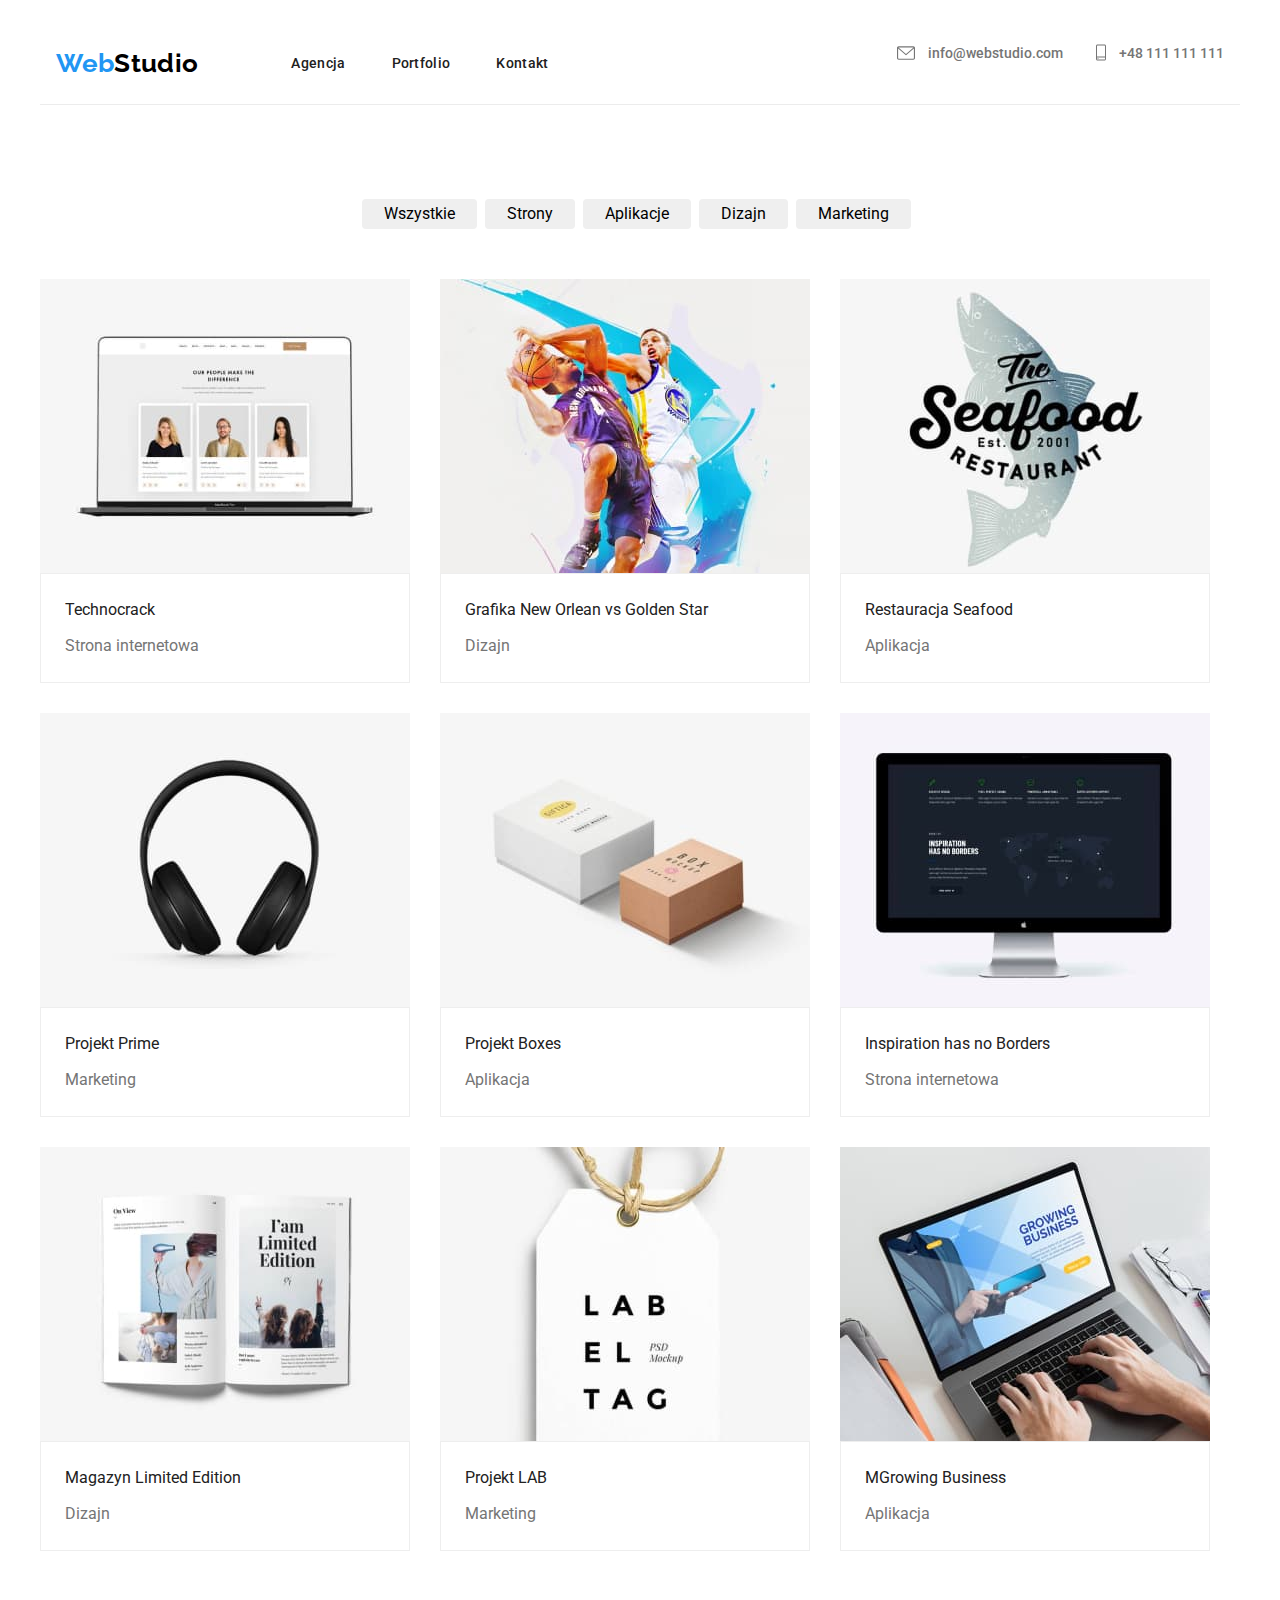
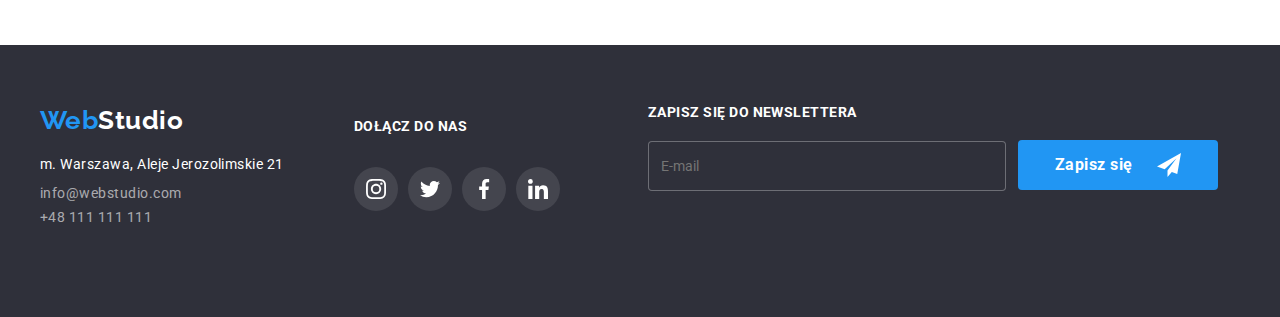
==== commit 474af62b: "WebStudio_rev1" ====
--- a/portfolio.html
+++ b/portfolio.html
@@ -20,46 +20,41 @@
 </head>
 
 <body>
-    <header class="header" >
-        <div class="container">
-        <div class="header__nav-main-logo-container">
-        <nav>
-            <div class="navigation">
-<a class="header__nav-main-logo header__nav-main-logo--header link" href="index.html"><span class="header__nav-main-logo  header__nav-main-logo--span">Web</span>Studio</a>
-<a class="header__nav-item header__nav-item--first-item link " href="#">Agencja</a>
-<a class="header__nav-item header__nav-item--second-item active link " href="portfolio.html">Portfolio</a>
+    <header >
+        <div class="container ">
+        <div class="header">
+        <nav class="header__nav-main-logo-container">
+<a class=" header__nav-main-logo-container--header link" href="index.html"><span class="header__nav-main-logo-container--span">Web</span>Studio</a>
+<a class="header__nav-item header__nav-item--first-item active link " href="index.html">Agencja</a>
+<a class="header__nav-item header__nav-item--second-item link " href="portfolio.html">Portfolio</a>
 <a class="header__nav-item  header__nav-item--third-item link " href="kontakt.html">Kontakt</a>
-            </div>
+            
         </nav>
-       <div class="header__nav-contact-container">
-        <ul >
-            <li class="header__nav-contact-container" >    
-                <div class="header__nav-contact-container header__nav-contact-container--item">
-            <a class="header__nav-contact-container header__nav-contact-container--mail link" href="mailto:info@webstudio.com">
-                <svg  width="24" height="18" class="header__nav-contact-container header__nav-contact-container--icon-mail">
+        <ul class="header__nav-contact-container">
+            <li>    
+                <div >
+            <a class="header__nav-contact-container--mail link" href="mailto:info@webstudio.com">
+                <svg  width="24" height="18" class=" header__nav-contact-container--icon-mail">
                 <use  href="./images/icons.svg#icon-envelope"></use>
             </svg>info@webstudio.com</a>
-                </div>
             </li>
             <li>
-                <div class="header__nav-contact-container--item">
             <a class="header__nav-contact-container--tel link" href="tel:+48111111111">
-                <svg  width="16" height="23" class="header__nav-contact-container--icon-tel">
+                <svg class="header__nav-contact-container--icon-tel" width="16" height="23" >
                 <use href="./images/icons.svg#icon-smartphone"></use>
                 </svg>+48 111 111 111</a>
                 </div>
             </li>
         </ul>
-       </div>
-        </div>
+    </div>
 </header>
     <main>
     <div class="section"> 
         <!-- projekty filtrowanie -->
-        <div class="container">
+        <div class="container ">
                 <ul class="filter-btn__container">
                 <li><button class="filter-btn__filter-btn" type="button">Wszystkie</button></li>
-                <li><button class="filter-btn__filter-btn" type="button">Strony</button></li>
+                <li ><button class="filter-btn__filter-btn" type="button">Strony</button></li>
                 <li><button class="filter-btn__filter-btn" type="button">Aplikacje</button></li>
                 <li><button class="filter-btn__filter-btn" type="button">Dizajn</button></li>
                 <li><button class="filter-btn__filter-btn" type="button">Marketing</button></li>
@@ -68,7 +63,7 @@
         <!-- wizualizacje  -->
         <div class="products-container ">
             <!-- <div class="container"> -->
-                <ul class="products-container__product  products-grid ">
+                <ul class="products-container__product  products-container__products-grid ">
                     <li class="products-container__product--content">
                         <figure class= "products-container__product--presentation ">   
                      <div>                      
@@ -189,50 +184,51 @@
     </section>  
     </div>
     </main>
-    <footer class="footer_container">
-        <div class="container"> 
-            <div class="footer_container__bcg-dark">
+    <footer class="footer">
+        <div class="container footer_container "> 
             <div class="footer__info">
-                <div class="footer__info--main">
-                    <a class="footer__info-main--logo link" href="index.html"><span class="span">Web</span>Studio</a>
+                <!-- <div class="footer__info-main"> -->
+                    <a class="footer__info--logo link" href="index.html"><span class="footer__info--logo-span">Web</span>Studio</a>
+                    <!-- </div> -->
+                    <!-- <div class="footer__info-main"> -->
                     <address>
-                        <ul class="footer__info-main--items">
-                            <li class=" footer__info-main--localization localization">m. Warszawa, Aleje Jerozolimskie 21</li>
-                            <li><a class="footer__info-main--mail link" href="mailto:info@webstudio.com">info@webstudio.com</a></li>
-                            <li><a class="footer__info-main--tel link" href="tel:+48111111111">+48 111 111 111</a></li>
+                        <ul class="footer__info--items">
+                            <li class=" footer__info--localization localization">m. Warszawa, Aleje Jerozolimskie 21</li>
+                            <li><a class="footer__info--mail link" href="mailto:info@webstudio.com">info@webstudio.com</a></li>
+                            <li><a class="footer__info--tel link" href="tel:+48111111111">+48 111 111 111</a></li>
                         </ul>
                     </address>
                 </div>
             
         <div class="footer__join-us">
             <p class="footer__join-us--description">dołącz do nas</p>
-        <ul class="join-us__social-media--icons">
-            <li class="join-us__social-media--insta ">
-                <a href="https://www.instagram.com/">
-                    <svg class="sm-icons-insta" width="20" height="20">
+        <ul class="footer__join-us--social-media-icons" >
+            <li class="footer__join-us--social-media-icons">
+                <a class="footer__join-us--social-media-icons-insta"  href="https://www.instagram.com/">
+                    <svg width="20" height="20">
                         <use href="./images/icons.svg#icon-instagram">
                         </use>
                     </svg>
                   </a>
             </li>
-            <li class="join-us__social-media--twitt">
-                <a href="https://twitter.com/?lang=pl">
-                    <svg class="sm-icons-twitt" width="20" height="20">
+            <li class="footer__join-us--social-media-icons">
+                <a class="footer__join-us--social-media-icons-twitt" href="https://twitter.com/?lang=pl">
+                    <svg  width="20" height="20">
                         <use href="./images/icons.svg#icon-twitter">
                         </use>
                     </svg>
                 </a>
             </li>
-            <li class="join-us__social-media--fb">
-                <a href="https://www.facebook.com/">
+            <li class="footer__join-us--social-media-icons" >
+                <a class="footer__join-us--social-media-icons-fb" href="https://www.facebook.com/">
                     <svg class="sm-icons-fb" width="20" height="20">
                         <use href="./images/icons.svg#icon-facebook">
                         </use>
                     </svg>
                     </a>
                 </li>
-            <li class="join-us__social-media--li">
-                <a href="https://www.linkedin.com/">
+            <li class="footer__join-us--social-media-icons" >
+                <a class="footer__join-us--social-media-icons-li" href="https://www.linkedin.com/">
                     <svg class="sm-icons-li" width="20" height="20">
                         <use href="./images/icons.svg#icon-linkedin">
                         </use>
@@ -241,19 +237,21 @@
             </li>
         </ul>
         </div>
-        </div>
-        </div>
-
-        <form class="footer-form">
-            <label class="footer-form__description" for="email">zapisz się do newslettera
-                <input class="footer-form__input" type="email" name="email" id="email" placeholder="E-mail">
+        
+        
+
+        <form class="footer__form">
+            <label class="footer__form--description" for="email">zapisz się do newslettera
+                <input class="footer__form--input" type="email" name="email" id="email" placeholder="E-mail">
             </label>
-            <bottom class="footer-form__input--send-btn send-btn-newsletter" type="submit">Zapisz się 
-                <svg class="footer-form__input--send-icon" width="24" height="24">
+            <bottom class="footer__form--input-send-btn send-btn-newsletter" type="submit">Zapisz się 
+                <svg class="footer__form--input-send-icon" width="24" height="24">
                     <use href="./images/icons.svg#icon-iconsend"></use>
                 </svg>
             </bottom>
                 </form>
+            </div>
+        </div>
     </footer>
 
     </div>
--- a/css/style.css
+++ b/css/style.css
@@ -113,6 +113,8 @@
   outline: none;
 }
 
+
+
 .header__nav-main-logo--span {
   font-family: var(--second-font-style);
   font-weight: var(--logo-font-weight);
@@ -831,7 +833,7 @@
  
   }
   
-  .footer-form__description{
+  .footer__form--description{
   box-sizing: border-box;   
   text-transform: uppercase;
   margin-right: 12px;
--- a/css/main.min.css
+++ b/css/main.min.css
@@ -44,90 +44,14 @@
   --btn-cursor: pointer;
 }
 
-.header {
-  vertical-align: bottom;
-  border-bottom: 1px solid rgb(236, 236, 236);
-  margin-top: 0;
-}
-.header__nav-main-logo-container {
-  display: -webkit-box;
-  display: -ms-flexbox;
-  display: flex;
-  letter-spacing: 0.02em;
-  margin-top: 24px;
-  margin-bottom: 25px;
-  -webkit-box-align: center;
-      -ms-flex-align: center;
-          align-items: center;
-}
-.header__nav-main-logo-container--header {
-  color: rgb(0, 0, 0);
-  padding-right: 93px;
-  margin-top: 24px;
-  outline: none;
+.footer__info--logo-span, .footer__info--logo, .header__nav-main-logo-container--span, .header__nav-main-logo-container--header {
   font-family: var(--second-font-style);
   font-weight: var(--logo-font-weight);
   font-size: var(--logo-font-size);
   line-height: var(--logo-line-height);
 }
-.header__nav-main-logo-container--span {
-  color: rgb(33, 150, 243);
-  margin-top: 24px;
-  margin-bottom: 25px;
-  font-family: var(--second-font-style);
-  font-weight: var(--logo-font-weight);
-  font-size: var(--logo-font-size);
-  line-height: var(--logo-line-height);
-}
-.header__nav-item {
-  display: -webkit-box;
-  display: -ms-flexbox;
-  display: flex;
-  font-weight: var(--nav-font-weight);
-  font-size: var(--nav-font-size);
-  line-height: var(--nav-line-height);
-  color: var(--nav-color);
-  outline: none;
-  padding-top: 32px;
-}
-.header__nav-item--first-item {
-  padding-right: 46px;
-  position: relative;
-}
-.header__nav-item--second-item {
-  padding-right: 46px;
-  position: relative;
-}
-.header__nav-item--third-item {
-  padding-right: 345px;
-  position: relative;
-}
-.header__nav-contact-container {
-  display: -webkit-box;
-  display: -ms-flexbox;
-  display: flex;
-  letter-spacing: 2%;
-  padding-left: 0px;
-  -webkit-box-pack: center;
-      -ms-flex-pack: center;
-          justify-content: center;
-  margin-top: 0px;
-  margin-bottom: 0px;
-  padding-top: 0px;
-  -webkit-box-align: center;
-      -ms-flex-align: center;
-          align-items: center;
-}
-.header__nav-contact-container--item {
-  display: -webkit-box;
-  display: -ms-flexbox;
-  display: flex;
-  -webkit-box-align: center;
-      -ms-flex-align: center;
-          align-items: center;
-  -webkit-box-pack: center;
-      -ms-flex-pack: center;
-          justify-content: center;
+
+.header__nav-contact-container--tel, .header__nav-contact-container--mail, .header {
   -webkit-transition-property: fill, color, border;
   transition-property: fill, color, border;
   -webkit-transition-duration: default;
@@ -138,6 +62,128 @@
           transform: 250ms cubic-bezier(0.4, 0, 0.2, 1);
 }
 
+.header__nav-contact-container--tel, .header__nav-contact-container--mail {
+  font-weight: var(--nav-font-weight);
+  font-size: var(--nav-font-size);
+  line-height: var(--nav-line-height);
+  color: var(--nav-color-email-tel);
+  padding-top: 33px;
+  padding-bottom: 31px;
+  display: -webkit-box;
+  display: -ms-flexbox;
+  display: flex;
+  outline: none;
+  -webkit-box-align: center;
+      -ms-flex-align: center;
+          align-items: center;
+  -webkit-box-pack: center;
+      -ms-flex-pack: center;
+          justify-content: center;
+}
+
+.footer__info--tel:hover, .footer__info--mail:hover, .footer__info--logo:hover, .header__nav-contact-container--icon-tel:hover, .header__nav-contact-container--tel:hover, .header__nav-contact-container--icon-mail:hover, .header__nav-contact-container--mail:hover, .header__nav-contact-container:hover, .header__nav-item:hover, .header__nav-main-logo-container--header:hover {
+  outline: none;
+  color: #2196f3;
+  fill: #2196f3;
+}
+
+.footer__info--tel:focus, .footer__info--mail:focus, .footer__info--logo:focus, .header__nav-contact-container--icon-tel:focus, .header__nav-contact-container--tel:focus, .header__nav-contact-container--icon-mail:focus, .header__nav-contact-container--mail:focus, .header__nav-contact-container:focus, .header__nav-item:focus, .header__nav-main-logo-container--header:focus {
+  color: #2196f3;
+  fill: #2196f3;
+  outline: none;
+}
+
+.header {
+  display: -webkit-box;
+  display: -ms-flexbox;
+  display: flex;
+  vertical-align: bottom;
+  border-bottom: 1px solid rgb(236, 236, 236);
+  margin-top: 0;
+  -webkit-box-align: center;
+      -ms-flex-align: center;
+          align-items: center;
+  -webkit-box-pack: center;
+      -ms-flex-pack: center;
+          justify-content: center;
+}
+.header__nav-main-logo-container {
+  display: -webkit-box;
+  display: -ms-flexbox;
+  display: flex;
+  letter-spacing: 0.02em;
+  margin-top: 24px;
+  margin-bottom: 25px;
+  -webkit-box-align: center;
+      -ms-flex-align: center;
+          align-items: center;
+}
+.header__nav-main-logo-container--header {
+  color: rgb(0, 0, 0);
+  padding-right: 93px;
+  margin-top: 24px;
+  outline: none;
+}
+.header__nav-main-logo-container--span {
+  color: rgb(33, 150, 243);
+  margin-top: 24px;
+  margin-bottom: 25px;
+}
+.header__nav-item {
+  font-weight: var(--nav-font-weight);
+  font-size: var(--nav-font-size);
+  line-height: var(--nav-line-height);
+  color: var(--nav-color);
+  outline: none;
+  padding-top: 24px;
+}
+.header__nav-item--first-item {
+  padding-right: 46px;
+  position: relative;
+}
+.header__nav-item--second-item {
+  padding-right: 46px;
+  position: relative;
+}
+.header__nav-item--third-item {
+  padding-right: 345px;
+  position: relative;
+}
+.header__nav-contact-container {
+  display: -webkit-box;
+  display: -ms-flexbox;
+  display: flex;
+  letter-spacing: 2%;
+  padding-left: 0px;
+  -webkit-box-pack: center;
+      -ms-flex-pack: center;
+          justify-content: center;
+  margin-top: 0px;
+  margin-bottom: 0px;
+  padding-top: 0px;
+  -webkit-box-align: center;
+      -ms-flex-align: center;
+          align-items: center;
+}
+.header__nav-contact-container--icon-mail {
+  margin: 0px 10px 0px 0px;
+  -webkit-box-align: center;
+      -ms-flex-align: center;
+          align-items: center;
+  -webkit-box-pack: center;
+      -ms-flex-pack: center;
+          justify-content: center;
+  fill: #757575;
+  -webkit-transition: 250ms cubic-bezier(0.4, 0, 0.2, 1);
+  transition: 250ms cubic-bezier(0.4, 0, 0.2, 1);
+}
+.header__nav-contact-container--icon-tel {
+  margin-left: 30px;
+  margin-right: 10px;
+  fill: #757575;
+  -webkit-transition: 250ms cubic-bezier(0.4, 0, 0.2, 1);
+  transition: 250ms cubic-bezier(0.4, 0, 0.2, 1);
+}
 .order-container {
   width: 1600px;
   margin: auto;
@@ -346,6 +392,7 @@
   display: flex;
   width: 44px;
   height: 44px;
+  padding: 0;
   border-radius: 50%;
   margin-bottom: 30px;
   -webkit-box-align: center;
@@ -354,10 +401,10 @@
   -webkit-box-pack: center;
       -ms-flex-pack: center;
           justify-content: center;
-  padding: 0;
   list-style-type: none;
   -webkit-transition: 250ms cubic-bezier(0.4, 0, 0.2, 1);
   transition: 250ms cubic-bezier(0.4, 0, 0.2, 1);
+  fill: rgb(175, 177, 184);
 }
 .team-container__social-media--icons:hover {
   background-color: #2196F3;
@@ -438,14 +485,7 @@
   fill: #2196F3;
 }
 
-.footer {
-  display: -webkit-box;
-  display: -ms-flexbox;
-  display: flex;
-  background-color: var(--footer-bcg-color);
-}
-
-.footer-container {
+.footer_container {
   display: -webkit-box;
   display: -ms-flexbox;
   display: flex;
@@ -454,33 +494,20 @@
   padding-top: 60px;
   padding-bottom: 60px;
 }
-.footer-container__bcg-dark {
-  width: 100%;
-  background: var(--order-container-bcg-color);
-}
-
-.footer__info-main {
-  display: -webkit-box;
-  display: -ms-flexbox;
-  display: flex;
-  position: relative;
-}
-.footer__info-main--logo {
-  font-family: var(--second-font-style);
-  font-weight: var(--logo-font-weight);
-  font-size: var(--logo-font-size);
-  line-height: var(--logo-line-height);
+
+.footer {
+  display: -webkit-box;
+  display: -ms-flexbox;
+  display: flex;
+  background-color: var(--footer-bcg-color);
+}
+.footer__info--logo {
   color: rgb(255, 255, 255);
-  outline: none;
-}
-.footer__info-main--logo-span {
-  font-family: var(--second-font-style);
-  font-weight: var(--logo-font-weight);
-  font-size: var(--logo-font-size);
-  line-height: var(--logo-line-height);
+}
+.footer__info--logo-span {
   color: rgb(33, 150, 243);
 }
-.footer__info-main--items {
+.footer__info--items {
   font-style: normal;
   font-size: var(--footer-font-size);
   line-height: 1.71;
@@ -488,24 +515,298 @@
   margin-bottom: 0px;
   padding-left: 0;
 }
-.footer__info-main--localization {
+.footer__info--localization {
+  display: -webkit-box;
+  display: -ms-flexbox;
+  display: flex;
   font-size: var(--footer-font-size);
   line-height: var(--footer-line-height);
   color: #ffffff;
   padding-bottom: 9px;
 }
-.footer__info-main--mail {
+.footer__info--mail {
   font-size: var(--footer-font-size);
   line-height: var(--footer-line-height);
   color: var(--footer-email-tel-color);
   padding-bottom: 9px;
   outline: none;
 }
-.footer__info-main--tel {
+.footer__info--tel {
   font-size: var(--footer-font-size);
   line-height: var(--footer-line-height);
   color: var(--footer-email-tel-color);
   outline: none;
+}
+.footer__join-us {
+  display: block;
+  margin-left: 70px;
+}
+.footer__join-us--description {
+  text-transform: uppercase;
+  font-family: "Roboto", sans-serif;
+  font-style: bold;
+  font-weight: 700;
+  font-size: 14px;
+  line-height: 1.14;
+  color: #ffffff;
+  letter-spacing: 3%;
+}
+.footer__join-us--social-media-icons {
+  display: -webkit-box;
+  display: -ms-flexbox;
+  display: flex;
+  margin-top: 16px;
+  -webkit-box-pack: justify;
+      -ms-flex-pack: justify;
+          justify-content: space-between;
+  padding: 0;
+}
+.footer__join-us--social-media-icons-insta, .footer__join-us--social-media-icons-twitt, .footer__join-us--social-media-icons-fb, .footer__join-us--social-media-icons-li {
+  width: 44px;
+  height: 44px;
+  border-radius: 50%;
+  margin-bottom: 30px;
+  -webkit-box-align: center;
+      -ms-flex-align: center;
+          align-items: center;
+  -webkit-box-pack: center;
+      -ms-flex-pack: center;
+          justify-content: center;
+  padding: 12px;
+  margin-right: 10px;
+  fill: #ffffff;
+  background-color: rgba(255, 255, 255, 0.1);
+  -webkit-transition: 250ms cubic-bezier(0.4, 0, 0.2, 1);
+  transition: 250ms cubic-bezier(0.4, 0, 0.2, 1);
+}
+.footer__join-us--social-media-icons-insta:hover, .footer__join-us--social-media-icons-twitt:hover, .footer__join-us--social-media-icons-fb:hover, .footer__join-us--social-media-icons-li:hover {
+  background-color: #2196F3;
+  fill: #ffffff;
+  cursor: pointer;
+  outline: none;
+}
+.footer__join-us--social-media-icons-insta:focus, .footer__join-us--social-media-icons-twitt:focus, .footer__join-us--social-media-icons-fb:focus, .footer__join-us--social-media-icons-li:focus {
+  border-radius: 50%;
+  background-color: #2196F3;
+  fill: #ffffff;
+  cursor: pointer;
+  outline: none;
+}
+.footer__form {
+  position: relative;
+  left: 0px;
+  top: 0px;
+  -webkit-box-sizing: border-box;
+          box-sizing: border-box;
+  -webkit-box-align: Left;
+      -ms-flex-align: Left;
+          align-items: Left;
+  vertical-align: Top;
+  letter-spacing: 3%;
+  color: #FFFFFF;
+  background-color: #2F303A;
+  display: -webkit-box;
+  display: -ms-flexbox;
+  display: flex;
+  width: 570px;
+  height: 86px;
+  margin-left: 78px;
+}
+.footer__form--description {
+  -webkit-box-sizing: border-box;
+          box-sizing: border-box;
+  text-transform: uppercase;
+  margin-right: 12px;
+  height: 86px;
+  font-weight: 700;
+  font-size: 14px;
+  line-height: 1.14;
+}
+.footer__form--input {
+  display: -webkit-box;
+  display: -ms-flexbox;
+  display: flex;
+  margin-top: 20px;
+  width: 358px;
+  height: 50px;
+  border: 1px solid rgba(255, 255, 255, 0.3);
+  background-color: #2F303A;
+  border-radius: 4px;
+  padding-left: 12px;
+  outline: none;
+  color: rgba(255, 255, 255, 0.6);
+}
+.footer__form--input-send-btn {
+  display: -webkit-box;
+  display: -ms-flexbox;
+  display: flex;
+  background-color: rgb(33, 150, 243);
+  border-radius: 4px;
+  width: 200px;
+  height: 50px;
+  margin-top: 35px;
+  font-family: "Roboto", sans-serif;
+  font-style: bold;
+  font-weight: 700;
+  font-size: 16px;
+  line-height: 1.875;
+  color: #ffffff;
+  letter-spacing: 6%;
+  text-align: center;
+  -webkit-box-align: center;
+      -ms-flex-align: center;
+          align-items: center;
+  -webkit-box-pack: center;
+      -ms-flex-pack: center;
+          justify-content: center;
+  cursor: pointer;
+}
+.footer__form--input-send-icon {
+  fill: #FFFFFF;
+  margin-left: 24px;
+}
+
+.filter-btn__container {
+  display: -webkit-box;
+  display: -ms-flexbox;
+  display: flex;
+  padding: 0;
+  -webkit-box-align: center;
+      -ms-flex-align: center;
+          align-items: center;
+  margin-top: 0;
+  margin-bottom: 50px;
+  -webkit-box-pack: center;
+      -ms-flex-pack: center;
+          justify-content: center;
+}
+.filter-btn__filter-btn {
+  cursor: var(--btn-cursor);
+  border: none;
+  border-radius: 4px;
+  padding: 6px 22px 6px 22px;
+  margin-right: 8px;
+  -webkit-transition-property: fill, color, border;
+  transition-property: fill, color, border;
+  -webkit-transition-duration: default;
+          transition-duration: default;
+  -webkit-transition-timing-function: default;
+          transition-timing-function: default;
+  -webkit-transition: 250ms cubic-bezier(0.4, 0, 0.2, 1);
+  transition: 250ms cubic-bezier(0.4, 0, 0.2, 1);
+}
+
+.products-container {
+  display: -webkit-box;
+  display: -ms-flexbox;
+  display: flex;
+  -ms-flex-wrap: wrap;
+      flex-wrap: wrap;
+  -webkit-box-orient: horizontal;
+  -webkit-box-direction: normal;
+      -ms-flex-direction: row;
+          flex-direction: row;
+  margin-left: 0;
+  cursor: pointer;
+}
+.products-container__product-grid {
+  position: relative;
+}
+.products-container__product {
+  position: relative;
+  display: grid;
+  grid-template-columns: repeat(3, 370px);
+  grid-template-rows: repeat(3, 404px);
+  grid-column-gap: 30px;
+  grid-row-gap: 30px;
+  -webkit-box-orient: horizontal;
+  -webkit-box-direction: normal;
+      -ms-flex-direction: row;
+          flex-direction: row;
+  margin: 0;
+  padding: 0;
+  -ms-flex-pack: distribute;
+      justify-content: space-around;
+}
+.products-container__product--content {
+  margin: 0;
+  padding: 0;
+}
+.products-container__product--content:hover {
+  -webkit-box-shadow: 1px 4px 6px 0px rgba(0, 0, 0, 0.16);
+          box-shadow: 1px 4px 6px 0px rgba(0, 0, 0, 0.16);
+}
+.products-container__product--presentation {
+  margin: 0;
+  padding: 0;
+}
+.products-container__product--presentation:hover {
+  -webkit-box-shadow: 1px 4px 6px 0px rgba(0, 0, 0, 0.16);
+          box-shadow: 1px 4px 6px 0px rgba(0, 0, 0, 0.16);
+}
+.products-container__product--slide {
+  position: relative;
+  overflow: hidden;
+  width: 370px;
+  height: 294px;
+  margin-left: auto;
+  margin-right: auto;
+}
+.products-container__product--slide:hover > .products-container__product--slide-effect {
+  -webkit-transform: translateY(-100%);
+          transform: translateY(-100%);
+  -webkit-box-shadow: 1px 4px 6px 0px rgba(0, 0, 0, 0.16);
+          box-shadow: 1px 4px 6px 0px rgba(0, 0, 0, 0.16);
+}
+.products-container__product--presentation-img {
+  vertical-align: bottom;
+}
+.products-container__product--slide-effect {
+  position: absolute;
+  margin-left: auto;
+  margin-right: auto;
+  width: 100%;
+  height: 110%;
+  padding: 49px 45px 49px 24px;
+  background-color: rgba(33, 150, 243, 0.9);
+  color: #ffffff;
+  -webkit-transform: translateY(100%);
+          transform: translateY(100%);
+  -webkit-transition: -webkit-transform 250ms cubic-bezier(0.4, 0, 0.2, 1);
+  transition: -webkit-transform 250ms cubic-bezier(0.4, 0, 0.2, 1);
+  transition: transform 250ms cubic-bezier(0.4, 0, 0.2, 1);
+  transition: transform 250ms cubic-bezier(0.4, 0, 0.2, 1), -webkit-transform 250ms cubic-bezier(0.4, 0, 0.2, 1);
+  font-size: 18px;
+  line-height: 1.55;
+  letter-spacing: 3%;
+  text-align: left;
+}
+.products-container__product--description {
+  display: block;
+  /* position: relative; */
+  top: 300px;
+  width: 100%;
+  -webkit-box-pack: start;
+      -ms-flex-pack: start;
+          justify-content: start;
+  line-height: 2;
+  margin-bottom: 4px;
+  justify-content: start;
+  border-top: none;
+  padding-left: 24px;
+  padding-top: 20px;
+  margin-bottom: 0;
+  border: 1px solid rgb(238, 238, 238);
+}
+.products-container__product--description-span {
+  display: block;
+  padding-bottom: 20px;
+  -webkit-box-pack: start;
+      -ms-flex-pack: start;
+          justify-content: start;
+  color: var(--span-img-description-color);
+  padding-top: 4px;
+  line-height: 2;
 }
 
 body {
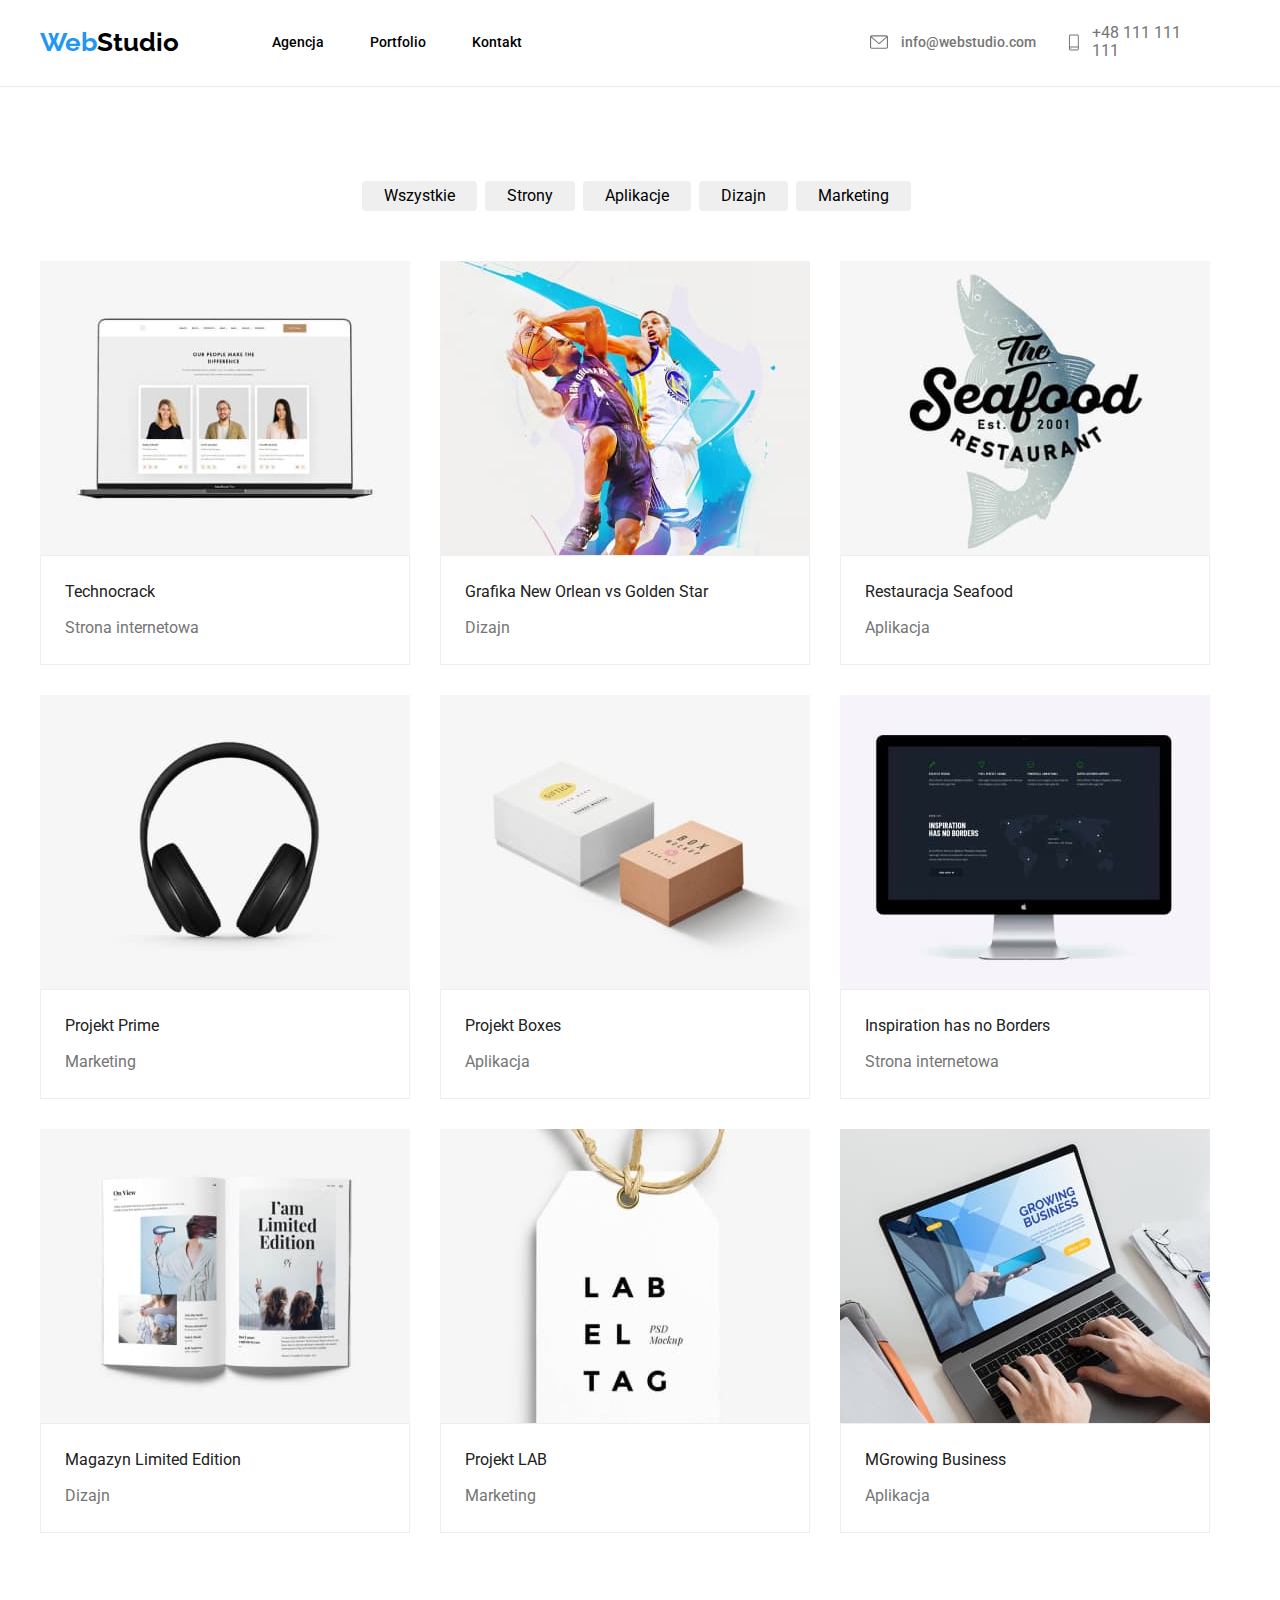
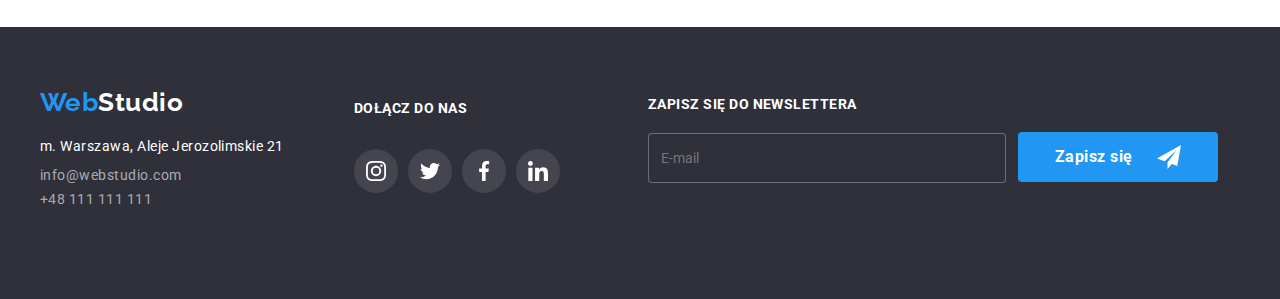
==== commit 1641f9c8: "WebStudio-hw-07" ====
--- a/portfolio.html
+++ b/portfolio.html
@@ -20,32 +20,35 @@
 </head>
 
 <body>
-    <header >
-        <div class="container ">
-        <div class="header">
-        <nav class="header__nav-main-logo-container">
-<a class=" header__nav-main-logo-container--header link" href="index.html"><span class="header__nav-main-logo-container--span">Web</span>Studio</a>
-<a class="header__nav-item header__nav-item--first-item active link " href="index.html">Agencja</a>
-<a class="header__nav-item header__nav-item--second-item link " href="portfolio.html">Portfolio</a>
-<a class="header__nav-item  header__nav-item--third-item link " href="kontakt.html">Kontakt</a>
-            
+    <header class="header-border">
+        <div class="container container--header ">
+        <nav class="nav-main">
+<a class="nav-main__logo"   href="index.html"><span class="nav-main__logo--blue">Web</span>Studio</a>
+<ul class="nav-main__links">
+    <li><a class="nav-main__links-item nav-main__links-item--underline" href="index.html">Agencja</a></li
+    <li><a class="nav-main__links-item " href="portfolio.html">Portfolio</a></li>
+    <li><a class="nav-main__links-item " href="kontakt.html">Kontakt</a>
+    </li>
+</ul>                
         </nav>
-        <ul class="header__nav-contact-container">
-            <li>    
-                <div >
-            <a class="header__nav-contact-container--mail link" href="mailto:info@webstudio.com">
-                <svg  width="24" height="18" class=" header__nav-contact-container--icon-mail">
-                <use  href="./images/icons.svg#icon-envelope"></use>
-            </svg>info@webstudio.com</a>
-            </li>
-            <li>
-            <a class="header__nav-contact-container--tel link" href="tel:+48111111111">
-                <svg class="header__nav-contact-container--icon-tel" width="16" height="23" >
-                <use href="./images/icons.svg#icon-smartphone"></use>
-                </svg>+48 111 111 111</a>
-                </div>
-            </li>
-        </ul>
+        <div class="contacts-links" >
+<ul class="contacts-links__container">
+<li class="contacts-links__list" >                
+<a class="contacts-links__item" href="mailto:info@webstudio.com">
+<svg  width="24" height="18" class="contacts-links__icon">
+<use  href="./images/icons.svg#icon-envelope"></use>
+</svg>info@webstudio.com</a>
+</li>
+
+<li>                
+<a class="contacts-links__item" href="tel:+48111111111">
+<svg class="contacts-links__icon" width="16" height="23" >
+<use href="./images/icons.svg#icon-smartphone"></use>
+</svg>+48 111 111 111</a>
+</ul>
+</li>
+
+    </div>
     </div>
 </header>
     <main>
@@ -63,7 +66,7 @@
         <!-- wizualizacje  -->
         <div class="products-container ">
             <!-- <div class="container"> -->
-                <ul class="products-container__product  products-container__products-grid ">
+                <ul class="products-container__product ">
                     <li class="products-container__product--content">
                         <figure class= "products-container__product--presentation ">   
                      <div>                      
@@ -204,7 +207,7 @@
             <p class="footer__join-us--description">dołącz do nas</p>
         <ul class="footer__join-us--social-media-icons" >
             <li class="footer__join-us--social-media-icons">
-                <a class="footer__join-us--social-media-icons-insta"  href="https://www.instagram.com/">
+                <a class="footer__join-us--social-media-icons-all"  href="https://www.instagram.com/">
                     <svg width="20" height="20">
                         <use href="./images/icons.svg#icon-instagram">
                         </use>
@@ -212,7 +215,7 @@
                   </a>
             </li>
             <li class="footer__join-us--social-media-icons">
-                <a class="footer__join-us--social-media-icons-twitt" href="https://twitter.com/?lang=pl">
+                <a class="footer__join-us--social-media-icons-all" href="https://twitter.com/?lang=pl">
                     <svg  width="20" height="20">
                         <use href="./images/icons.svg#icon-twitter">
                         </use>
@@ -220,7 +223,7 @@
                 </a>
             </li>
             <li class="footer__join-us--social-media-icons" >
-                <a class="footer__join-us--social-media-icons-fb" href="https://www.facebook.com/">
+                <a class="footer__join-us--social-media-icons-all" href="https://www.facebook.com/">
                     <svg class="sm-icons-fb" width="20" height="20">
                         <use href="./images/icons.svg#icon-facebook">
                         </use>
@@ -228,7 +231,7 @@
                     </a>
                 </li>
             <li class="footer__join-us--social-media-icons" >
-                <a class="footer__join-us--social-media-icons-li" href="https://www.linkedin.com/">
+                <a class="footer__join-us--social-media-icons-all" href="https://www.linkedin.com/">
                     <svg class="sm-icons-li" width="20" height="20">
                         <use href="./images/icons.svg#icon-linkedin">
                         </use>
--- a/css/style.css
+++ b/css/style.css
@@ -145,7 +145,7 @@
   left:2px;
 }
 .active::before{
-  content:"";
+content:"";
 position: absolute;
 }
 .active:after{
--- a/css/main.min.css
+++ b/css/main.min.css
@@ -44,148 +44,169 @@
   --btn-cursor: pointer;
 }
 
-.footer__info--logo-span, .footer__info--logo, .header__nav-main-logo-container--span, .header__nav-main-logo-container--header {
+.footer__info--logo-span, .footer__info--logo, .nav-main__logo--blue, .nav-main__logo {
   font-family: var(--second-font-style);
   font-weight: var(--logo-font-weight);
   font-size: var(--logo-font-size);
   line-height: var(--logo-line-height);
 }
 
-.header__nav-contact-container--tel, .header__nav-contact-container--mail, .header {
-  -webkit-transition-property: fill, color, border;
-  transition-property: fill, color, border;
-  -webkit-transition-duration: default;
-          transition-duration: default;
-  -webkit-transition-timing-function: default;
-          transition-timing-function: default;
-  -webkit-transform: 250ms cubic-bezier(0.4, 0, 0.2, 1);
-          transform: 250ms cubic-bezier(0.4, 0, 0.2, 1);
-}
-
-.header__nav-contact-container--tel, .header__nav-contact-container--mail {
+.contacts-links__list, .nav-main__links {
   font-weight: var(--nav-font-weight);
   font-size: var(--nav-font-size);
   line-height: var(--nav-line-height);
   color: var(--nav-color-email-tel);
-  padding-top: 33px;
-  padding-bottom: 31px;
-  display: -webkit-box;
-  display: -ms-flexbox;
-  display: flex;
-  outline: none;
-  -webkit-box-align: center;
-      -ms-flex-align: center;
-          align-items: center;
-  -webkit-box-pack: center;
-      -ms-flex-pack: center;
-          justify-content: center;
-}
-
-.footer__info--tel:hover, .footer__info--mail:hover, .footer__info--logo:hover, .header__nav-contact-container--icon-tel:hover, .header__nav-contact-container--tel:hover, .header__nav-contact-container--icon-mail:hover, .header__nav-contact-container--mail:hover, .header__nav-contact-container:hover, .header__nav-item:hover, .header__nav-main-logo-container--header:hover {
+  display: -webkit-box;
+  display: -ms-flexbox;
+  display: flex;
+  outline: none;
+  -webkit-box-align: center;
+      -ms-flex-align: center;
+          align-items: center;
+  -webkit-box-pack: center;
+      -ms-flex-pack: center;
+          justify-content: center;
+}
+
+.footer__info--tel:hover, .footer__info--mail:hover, .footer__info--logo:hover, .contacts-links__icon:hover, .contacts-links__item:hover, .nav-main__links-item:hover, .nav-main__logo:hover {
   outline: none;
   color: #2196f3;
   fill: #2196f3;
 }
 
-.footer__info--tel:focus, .footer__info--mail:focus, .footer__info--logo:focus, .header__nav-contact-container--icon-tel:focus, .header__nav-contact-container--tel:focus, .header__nav-contact-container--icon-mail:focus, .header__nav-contact-container--mail:focus, .header__nav-contact-container:focus, .header__nav-item:focus, .header__nav-main-logo-container--header:focus {
+.footer__info--tel:focus, .footer__info--mail:focus, .footer__info--logo:focus, .contacts-links__icon:focus, .contacts-links__item:focus, .nav-main__links-item:focus, .nav-main__logo:focus {
   color: #2196f3;
   fill: #2196f3;
   outline: none;
 }
 
-.header {
-  display: -webkit-box;
-  display: -ms-flexbox;
-  display: flex;
+.header-border {
   vertical-align: bottom;
   border-bottom: 1px solid rgb(236, 236, 236);
   margin-top: 0;
-  -webkit-box-align: center;
-      -ms-flex-align: center;
-          align-items: center;
-  -webkit-box-pack: center;
-      -ms-flex-pack: center;
-          justify-content: center;
-}
-.header__nav-main-logo-container {
-  display: -webkit-box;
-  display: -ms-flexbox;
-  display: flex;
-  letter-spacing: 0.02em;
-  margin-top: 24px;
-  margin-bottom: 25px;
-  -webkit-box-align: center;
-      -ms-flex-align: center;
-          align-items: center;
-}
-.header__nav-main-logo-container--header {
+}
+
+.container-header {
+  vertical-align: bottom;
+  border-bottom: 1px solid rgb(236, 236, 236);
+  -webkit-box-align: center;
+      -ms-flex-align: center;
+          align-items: center;
+  -webkit-box-pack: center;
+      -ms-flex-pack: center;
+          justify-content: center;
+}
+
+.nav-main {
+  display: -webkit-box;
+  display: -ms-flexbox;
+  display: flex;
+  -webkit-box-align: center;
+      -ms-flex-align: center;
+          align-items: center;
+  -webkit-box-pack: center;
+      -ms-flex-pack: center;
+          justify-content: center;
+}
+.nav-main__logo {
+  outline: none;
   color: rgb(0, 0, 0);
-  padding-right: 93px;
-  margin-top: 24px;
-  outline: none;
-}
-.header__nav-main-logo-container--span {
+}
+.nav-main__logo--blue {
   color: rgb(33, 150, 243);
-  margin-top: 24px;
-  margin-bottom: 25px;
-}
-.header__nav-item {
-  font-weight: var(--nav-font-weight);
-  font-size: var(--nav-font-size);
-  line-height: var(--nav-line-height);
-  color: var(--nav-color);
-  outline: none;
-  padding-top: 24px;
-}
-.header__nav-item--first-item {
-  padding-right: 46px;
-  position: relative;
-}
-.header__nav-item--second-item {
-  padding-right: 46px;
-  position: relative;
-}
-.header__nav-item--third-item {
-  padding-right: 345px;
-  position: relative;
-}
-.header__nav-contact-container {
-  display: -webkit-box;
-  display: -ms-flexbox;
-  display: flex;
-  letter-spacing: 2%;
-  padding-left: 0px;
-  -webkit-box-pack: center;
-      -ms-flex-pack: center;
-          justify-content: center;
+}
+.nav-main__links {
+  display: -webkit-box;
+  display: -ms-flexbox;
+  display: flex;
+  gap: 46px;
+  padding: 0;
   margin-top: 0px;
   margin-bottom: 0px;
-  padding-top: 0px;
-  -webkit-box-align: center;
-      -ms-flex-align: center;
-          align-items: center;
-}
-.header__nav-contact-container--icon-mail {
-  margin: 0px 10px 0px 0px;
-  -webkit-box-align: center;
-      -ms-flex-align: center;
-          align-items: center;
-  -webkit-box-pack: center;
-      -ms-flex-pack: center;
-          justify-content: center;
-  fill: #757575;
-  -webkit-transition: 250ms cubic-bezier(0.4, 0, 0.2, 1);
-  transition: 250ms cubic-bezier(0.4, 0, 0.2, 1);
-}
-.header__nav-contact-container--icon-tel {
-  margin-left: 30px;
+  margin-left: 93px;
+  margin-right: 345px;
+}
+.nav-main__links-item {
+  display: -webkit-box;
+  display: -ms-flexbox;
+  display: flex;
+  color: rgb(0, 0, 0);
+}
+.nav-main--underline::before {
+  content: "";
+  position: absolute;
+}
+.nav-main--underline::after {
+  content: "";
+  position: absolute;
+  border-bottom: 4px solid #2196F3;
+  width: 53px;
+  height: 4px;
+  border-radius: 2px;
+  top: 45px;
+  left: 2px;
+}
+
+.contacts-links {
+  display: -webkit-box;
+  display: -ms-flexbox;
+  display: flex;
+  padding: 0;
+  margin: 0;
+}
+.contacts-links__container {
+  display: -webkit-box;
+  display: -ms-flexbox;
+  display: flex;
+  padding: 0;
+  margin: 0;
+}
+.contacts-links__list {
+  display: -webkit-box;
+  display: -ms-flexbox;
+  display: flex;
+  gap: 46px;
+  padding: 0;
+  margin-top: 0px;
+  margin-bottom: 0px;
+}
+.contacts-links__item {
+  display: -webkit-box;
+  display: -ms-flexbox;
+  display: flex;
+  -webkit-box-align: center;
+      -ms-flex-align: center;
+          align-items: center;
+  -webkit-box-pack: center;
+      -ms-flex-pack: center;
+          justify-content: center;
+  color: var(--nav-color-email-tel);
+  margin-right: 30px;
+}
+.contacts-links__icon {
+  display: -webkit-box;
+  display: -ms-flexbox;
+  display: flex;
+  -webkit-box-align: center;
+      -ms-flex-align: center;
+          align-items: center;
+  -webkit-box-pack: center;
+      -ms-flex-pack: center;
+          justify-content: center;
+  fill: var(--nav-color-email-tel);
   margin-right: 10px;
-  fill: #757575;
-  -webkit-transition: 250ms cubic-bezier(0.4, 0, 0.2, 1);
-  transition: 250ms cubic-bezier(0.4, 0, 0.2, 1);
-}
+}
+.contacts-links__item:hover .contacts-links__icon {
+  fill: #2196F3;
+}
+.contacts-links__item:focus .contacts-links__icon {
+  fill: #2196F3;
+}
+
 .order-container {
   width: 1600px;
+  -webkit-box-sizing: border-box;
+          box-sizing: border-box;
   margin: auto;
   background-image: -webkit-gradient(linear, left top, left bottom, from(rgba(47, 48, 58, 0.4)), to(rgba(47, 48, 58, 0.4))), url("../images/bcg.jpg");
   background-image: linear-gradient(rgba(47, 48, 58, 0.4), rgba(47, 48, 58, 0.4)), url("../images/bcg.jpg");
@@ -193,43 +214,44 @@
   background-repeat: no-repeat;
   background-position: center;
   letter-spacing: 0.06em;
-  -webkit-box-align: center;
-      -ms-flex-align: center;
-          align-items: center;
+  margin-bottom: 94px;
   padding-right: 200px;
   padding-left: 200px;
+  -webkit-box-align: center;
+      -ms-flex-align: center;
+          align-items: center;
   text-align: center;
-  margin-bottom: 94px;
-  -webkit-box-sizing: border-box;
-          box-sizing: border-box;
 }
 .order-container__description {
   font-weight: var(--order-decription-font-weight);
   font-size: var(--order-decription-font-size);
   line-height: var(--order-decription-line-height);
+  color: var(--order-decription-color);
   text-transform: uppercase;
-  color: var(--order-decription-color);
   margin-top: 0px;
   margin-bottom: 0px;
   padding: 106px 200px 30px 200px;
 }
 .order-container__btn {
-  font-weight: var(--order-btn-color);
-  line-height: var(--order-btn-line-height);
-  background: var(--order-btn-bcg-color);
-  border: none;
   -webkit-box-shadow: 0px 4px 4px rgba(0, 0, 0, 0.15);
           box-shadow: 0px 4px 4px rgba(0, 0, 0, 0.15);
   -webkit-box-pack: left;
       -ms-flex-pack: left;
           justify-content: left;
-  -webkit-box-align: center;
-      -ms-flex-align: center;
-          align-items: center;
+  margin-bottom: 104px;
   padding: 10px 42px;
-  margin-bottom: 104px;
+}
+
+.order-container__btn {
+  font-weight: var(--order-btn-color);
+  line-height: var(--order-btn-line-height);
+  background: var(--order-btn-bcg-color);
+  color: var(--order-btn-color);
   border-radius: 4px;
-  color: var(--order-btn-color);
+  -webkit-box-align: center;
+      -ms-flex-align: center;
+          align-items: center;
+  border: none;
   cursor: pointer;
   outline: none;
 }
@@ -252,6 +274,7 @@
           column-gap: 30px;
   margin-left: 15px;
   margin-right: 15px;
+  margin-bottom: 94px;
 }
 .description-container__icons {
   background-color: #F5F4FA;
@@ -272,7 +295,6 @@
   -webkit-box-pack: justify;
       -ms-flex-pack: justify;
           justify-content: space-between;
-  margin-bottom: 0;
 }
 .what-we-do__description {
   font-weight: var(--h2-font-weight);
@@ -293,7 +315,7 @@
   display: -ms-flexbox;
   display: flex;
   margin-top: 0;
-  margin-bottom: 0;
+  margin-bottom: 94px;
   padding: 0;
   -webkit-box-pack: justify;
       -ms-flex-pack: justify;
@@ -324,24 +346,23 @@
 .team-container {
   background-color: rgb(229, 229, 229);
   width: 100%;
-}
-.team-container__bcg-light {
+  padding-top: 94px;
+  padding-bottom: 94px;
+}
+.team-container__description {
   background-color: rgb(229, 229, 229);
-}
-.team-container__description {
   font-weight: var(--h2-font-weight);
   font-size: var(--h2-font-size);
   line-height: var(--h2-line-height);
   letter-spacing: 0.03em;
   text-align: center;
-  margin-top: 0px;
-  margin-bottom: 50px;
   padding-bottom: 0;
 }
 .team-container__image {
   display: -webkit-box;
   display: -ms-flexbox;
   display: flex;
+  width: 100%;
   -webkit-box-pack: justify;
       -ms-flex-pack: justify;
           justify-content: space-between;
@@ -354,6 +375,7 @@
   -webkit-box-shadow: 0px 4px 4px 0px rgba(0, 0, 0, 0.25);
           box-shadow: 0px 4px 4px 0px rgba(0, 0, 0, 0.25);
   border-radius: 3px;
+  padding-bottom: 32px;
 }
 .team-container__figcaption {
   font-weight: var(--figcaption-font-weight);
@@ -384,7 +406,7 @@
   -webkit-box-pack: justify;
       -ms-flex-pack: justify;
           justify-content: space-between;
-  fill: rgb(175, 177, 184);
+  border-radius: 50%;
 }
 .team-container__social-media--icons {
   display: -webkit-box;
@@ -392,9 +414,8 @@
   display: flex;
   width: 44px;
   height: 44px;
-  padding: 0;
-  border-radius: 50%;
-  margin-bottom: 30px;
+}
+.team-container__social-media--icons-all {
   -webkit-box-align: center;
       -ms-flex-align: center;
           align-items: center;
@@ -405,19 +426,18 @@
   -webkit-transition: 250ms cubic-bezier(0.4, 0, 0.2, 1);
   transition: 250ms cubic-bezier(0.4, 0, 0.2, 1);
   fill: rgb(175, 177, 184);
-}
-.team-container__social-media--icons:hover {
+  width: 44px;
+  height: 44px;
+  padding: 12px;
+}
+
+.team-container__social-media--icons a :hover {
   background-color: #2196F3;
   fill: #ffffff;
-  cursor: pointer;
-  outline: none;
-}
-.team-container__social-media--icons:focus {
-  border-radius: 50%;
+}
+.team-container__social-media--icons a :focus .team-container__social-media--icons-all {
   background-color: #2196F3;
   fill: #ffffff;
-  cursor: pointer;
-  outline: none;
 }
 
 .client__description {
@@ -429,12 +449,14 @@
   text-align: center;
   vertical-align: top;
   letter-spacing: 3%;
+  margin-top: 94px;
 }
 .client__container {
   display: -webkit-box;
   display: -ms-flexbox;
   display: flex;
   margin-top: 50px;
+  margin-bottom: 94px;
   gap: 30px;
   -webkit-box-align: center;
       -ms-flex-align: center;
@@ -561,7 +583,7 @@
           justify-content: space-between;
   padding: 0;
 }
-.footer__join-us--social-media-icons-insta, .footer__join-us--social-media-icons-twitt, .footer__join-us--social-media-icons-fb, .footer__join-us--social-media-icons-li {
+.footer__join-us--social-media-icons-all {
   width: 44px;
   height: 44px;
   border-radius: 50%;
@@ -579,13 +601,13 @@
   -webkit-transition: 250ms cubic-bezier(0.4, 0, 0.2, 1);
   transition: 250ms cubic-bezier(0.4, 0, 0.2, 1);
 }
-.footer__join-us--social-media-icons-insta:hover, .footer__join-us--social-media-icons-twitt:hover, .footer__join-us--social-media-icons-fb:hover, .footer__join-us--social-media-icons-li:hover {
+.footer__join-us--social-media-icons-all:hover {
   background-color: #2196F3;
   fill: #ffffff;
   cursor: pointer;
   outline: none;
 }
-.footer__join-us--social-media-icons-insta:focus, .footer__join-us--social-media-icons-twitt:focus, .footer__join-us--social-media-icons-fb:focus, .footer__join-us--social-media-icons-li:focus {
+.footer__join-us--social-media-icons-all:focus {
   border-radius: 50%;
   background-color: #2196F3;
   fill: #ffffff;
@@ -644,7 +666,7 @@
   border-radius: 4px;
   width: 200px;
   height: 50px;
-  margin-top: 35px;
+  margin-top: 45px;
   font-family: "Roboto", sans-serif;
   font-style: bold;
   font-weight: 700;
@@ -674,7 +696,7 @@
   -webkit-box-align: center;
       -ms-flex-align: center;
           align-items: center;
-  margin-top: 0;
+  margin-top: 94px;
   margin-bottom: 50px;
   -webkit-box-pack: center;
       -ms-flex-pack: center;
@@ -695,6 +717,19 @@
   -webkit-transition: 250ms cubic-bezier(0.4, 0, 0.2, 1);
   transition: 250ms cubic-bezier(0.4, 0, 0.2, 1);
 }
+.filter-btn__filter-btn:hover {
+  background-color: var(--hover-color);
+  color: var(--filter-btn-click-color);
+  -webkit-box-shadow: 0px 2px 2px 0px rgba(0, 0, 0, 0.12);
+          box-shadow: 0px 2px 2px 0px rgba(0, 0, 0, 0.12);
+  outline: none;
+}
+.filter-btn__filter-btn:focus {
+  color: var(--focus-color);
+  -webkit-box-shadow: 0px 2px 2px 0px rgba(0, 0, 0, 0.12);
+          box-shadow: 0px 2px 2px 0px rgba(0, 0, 0, 0.12);
+  outline: none;
+}
 
 .products-container {
   display: -webkit-box;
@@ -708,9 +743,7 @@
           flex-direction: row;
   margin-left: 0;
   cursor: pointer;
-}
-.products-container__product-grid {
-  position: relative;
+  margin-bottom: 94px;
 }
 .products-container__product {
   position: relative;
@@ -747,8 +780,8 @@
 .products-container__product--slide {
   position: relative;
   overflow: hidden;
-  width: 370px;
-  height: 294px;
+  width: 100%;
+  height: 100%;
   margin-left: auto;
   margin-right: auto;
 }
@@ -783,7 +816,6 @@
 }
 .products-container__product--description {
   display: block;
-  /* position: relative; */
   top: 300px;
   width: 100%;
   -webkit-box-pack: start;
@@ -809,6 +841,355 @@
   line-height: 2;
 }
 
+.form-modal {
+  color: #757575;
+  margin: 0;
+  position: absolute;
+  top: 40px;
+  width: 100%;
+  padding: 0px 40px 0 40px;
+}
+.form-modal__name {
+  color: rgb(33, 33, 33);
+  font-size: 20px;
+  text-align: center;
+  -ms-flex-line-pack: center;
+      align-content: center;
+  -webkit-box-pack: center;
+      -ms-flex-pack: center;
+          justify-content: center;
+  -webkit-box-align: center;
+      -ms-flex-align: center;
+          align-items: center;
+  margin-bottom: 12px;
+  margin-top: 0px;
+  letter-spacing: 3%;
+}
+.form-modal__customer-info {
+  display: block;
+  -webkit-box-sizing: border-box;
+          box-sizing: border-box;
+  margin-top: 10px;
+  font-size: 12px;
+  line-height: 1.16;
+  position: relative;
+}
+.form-modal__form-inputs {
+  position: relative;
+  -webkit-box-sizing: border-box;
+          box-sizing: border-box;
+  display: block;
+  outline: none;
+  border: none;
+  width: 100%;
+  border: 1px solid rgba(33, 33, 33, 0.2);
+  border-radius: 4px;
+  padding: 14px 40px 15px 42px;
+  outline: none;
+  font-size: 14px;
+  -webkit-transition-property: fill, color, border;
+  transition-property: fill, color, border;
+  -webkit-transition-duration: default;
+          transition-duration: default;
+  -webkit-transition-timing-function: default;
+          transition-timing-function: default;
+  -webkit-transition: 250ms cubic-bezier(0.4, 0, 0.2, 1);
+  transition: 250ms cubic-bezier(0.4, 0, 0.2, 1);
+}
+.form-modal__form-icon {
+  position: absolute;
+  top: 27px;
+  left: 15px;
+}
+.form-modal__form-inputs-comments {
+  position: relative;
+  -webkit-box-sizing: border-box;
+          box-sizing: border-box;
+  display: block;
+  border: none;
+  height: 120px;
+  width: 100%;
+  font-size: 16px;
+  padding: 12px 16px;
+  margin: 0;
+  color: #212121;
+  border: 1px solid rgba(33, 33, 33, 0.2);
+  border-radius: 4px;
+  outline: none;
+  -webkit-transition-property: fill, color, border;
+  transition-property: fill, color, border;
+  -webkit-transition-duration: default;
+          transition-duration: default;
+  -webkit-transition-timing-function: default;
+          transition-timing-function: default;
+  -webkit-transition: 250ms cubic-bezier(0.4, 0, 0.2, 1);
+  transition: 250ms cubic-bezier(0.4, 0, 0.2, 1);
+  overflow-wrap: break-word;
+  outline: none;
+}
+.form-modal__form-inputs-comments:hover {
+  border: 1px solid #2196F3;
+}
+.form-modal__form-inputs-comments:focus {
+  border: 1px solid #2196F3;
+}
+
+.form-modal__form-inputs:hover {
+  fill: #2196F3;
+  border: 1px solid #2196F3;
+}
+.form-modal__form-inputs:hover .form-modal__form-icon {
+  fill: #2196F3;
+  border: 1px solid #2196F3;
+}
+.form-modal__form-inputs:hover:focus {
+  fill: #2196F3;
+  border: 1px solid #2196F3;
+}
+.form-modal__form-inputs:hover:focus .form-modal__form-icon {
+  fill: #2196F3;
+  border: 1px solid #2196F3;
+}
+
+.modal {
+  position: relative;
+  width: 528px;
+  height: 581px;
+  border-radius: 4px;
+  -webkit-box-shadow: rgba(0, 0, 0, 0.2);
+          box-shadow: rgba(0, 0, 0, 0.2);
+  background-color: #ffffff;
+  -webkit-box-align: center;
+      -ms-flex-align: center;
+          align-items: center;
+  -ms-flex-line-pack: center;
+      align-content: center;
+  -webkit-box-pack: center;
+      -ms-flex-pack: center;
+          justify-content: center;
+  z-index: 1;
+  visibility: visible;
+  display: -webkit-box;
+  display: -ms-flexbox;
+  display: flex;
+  padding: 12px 40px 20px 40px;
+  margin: 0;
+}
+
+@-webkit-keyframes scale {
+  0% {
+    -webkit-transform: scale(0);
+            transform: scale(0);
+  }
+  50% {
+    -webkit-transform: scale(0.75);
+            transform: scale(0.75);
+  }
+  100% {
+    -webkit-transform: scale(1);
+            transform: scale(1);
+  }
+}
+
+@keyframes scale {
+  0% {
+    -webkit-transform: scale(0);
+            transform: scale(0);
+  }
+  50% {
+    -webkit-transform: scale(0.75);
+            transform: scale(0.75);
+  }
+  100% {
+    -webkit-transform: scale(1);
+            transform: scale(1);
+  }
+}
+.overlay {
+  background-color: rgba(0, 0, 0, 0.25);
+  position: fixed;
+  width: 100%;
+  height: 100%;
+  top: 0;
+  left: 0;
+  display: -webkit-box;
+  display: -ms-flexbox;
+  display: flex;
+  -webkit-box-pack: center;
+      -ms-flex-pack: center;
+          justify-content: center;
+  -webkit-box-align: center;
+      -ms-flex-align: center;
+          align-items: center;
+  -webkit-animation: scale;
+          animation: scale;
+  -webkit-transition-property: visibility, opacity, background-color, -webkit-transform;
+  transition-property: visibility, opacity, background-color, -webkit-transform;
+  transition-property: visibility, opacity, transform, background-color;
+  transition-property: visibility, opacity, transform, background-color, -webkit-transform;
+  -webkit-transition-duration: 1500ms;
+          transition-duration: 1500ms;
+}
+
+.is-hidden {
+  pointer-events: none;
+  visibility: hidden;
+  opacity: 0;
+}
+
+.close-btn {
+  position: absolute;
+  -webkit-box-align: start;
+      -ms-flex-align: start;
+          align-items: flex-start;
+  top: 8px;
+  right: 8px;
+  width: 30px;
+  height: 30px;
+  border-radius: 50%;
+  border: 1px solid rgba(0, 0, 0, 0.1);
+  cursor: pointer;
+}
+
+.close-x {
+  display: -webkit-box;
+  display: -ms-flexbox;
+  display: flex;
+  -webkit-box-pack: center;
+      -ms-flex-pack: center;
+          justify-content: center;
+  -webkit-box-align: center;
+      -ms-flex-align: center;
+          align-items: center;
+  position: absolute;
+  top: 6px;
+  right: 9px;
+}
+
+label {
+  display: block;
+  -webkit-box-sizing: border-box;
+          box-sizing: border-box;
+  margin-top: 10px;
+  font-size: 12px;
+  line-height: 1.16;
+  position: relative;
+}
+
+.submit-btn {
+  display: block;
+  width: 200px;
+  height: 50px;
+  padding: 10px 76px;
+  margin-top: 40px;
+  margin-left: 124px;
+  font-family: "Roboto", sans-serif;
+  font-style: bold;
+  font-weight: 700;
+  font-size: 16px;
+  line-height: 1.875;
+  color: #757575;
+  -webkit-box-align: center;
+      -ms-flex-align: center;
+          align-items: center;
+  -webkit-box-pack: center;
+      -ms-flex-pack: center;
+          justify-content: center;
+  background-color: rgb(33, 150, 243);
+  -webkit-box-shadow: 0px 4px 4px 0px rgba(0, 0, 0, 0.15);
+          box-shadow: 0px 4px 4px 0px rgba(0, 0, 0, 0.15);
+  font-family: var(--main-font-style);
+  color: #FFFFFF;
+  outline: none;
+  border: none;
+  border-radius: 4px;
+  align-items: center;
+  -ms-flex-line-pack: center;
+      align-content: center;
+  cursor: pointer;
+}
+
+.modal-span {
+  color: #2196F3;
+  text-decoration: underline;
+  margin-left: 3px;
+  margin-right: 3px;
+}
+
+.chbx-form {
+  display: -webkit-box;
+  display: -ms-flexbox;
+  display: flex;
+  -webkit-box-align: center;
+      -ms-flex-align: center;
+          align-items: center;
+  margin-top: 20px;
+}
+.chbx-form__priv-accept {
+  display: -webkit-box;
+  display: -ms-flexbox;
+  display: flex;
+  position: relative;
+  -webkit-box-align: center;
+      -ms-flex-align: center;
+          align-items: center;
+  padding: 0;
+  width: 16px;
+  height: 15px;
+  margin-right: 7px;
+  margin-left: 14px;
+}
+.chbx-form__checkbox {
+  background-color: #FFFFFF;
+  margin: 0;
+  -webkit-appearance: none;
+     -moz-appearance: none;
+          appearance: none;
+  border: 2px solid #212121;
+  border-radius: 2px;
+  width: 16px;
+  height: 15px;
+}
+
+.chbx-priv-accept {
+  display: -webkit-box;
+  display: -ms-flexbox;
+  display: flex;
+  position: relative;
+  -webkit-box-align: center;
+      -ms-flex-align: center;
+          align-items: center;
+  padding: 0;
+  width: 16px;
+  height: 15px;
+  margin-right: 7px;
+  margin-left: 14px;
+}
+
+.chbx-priv-accept input[type=checkbox] {
+  background-color: #FFFFFF;
+  margin: 0;
+  -webkit-appearance: none;
+     -moz-appearance: none;
+          appearance: none;
+  border: 2px solid #212121;
+  border-radius: 2px;
+  width: 16px;
+  height: 15px;
+}
+
+.chbx-priv-accept svg {
+  position: absolute;
+  left: 0px;
+  opacity: 0;
+}
+
+.chbx-priv-accept input[type=checkbox]:checked + svg {
+  opacity: 1;
+  -webkit-transition: opacity 250ms cubic-bezier(0.4, 0, 0.2, 1);
+  transition: opacity 250ms cubic-bezier(0.4, 0, 0.2, 1);
+}
+
 body {
   font-family: var(--main-font-style);
   color: var(--main-font-color);
@@ -832,8 +1213,17 @@
   width: 1200px;
   margin: 0px auto;
 }
-
-.section {
+.container--header {
+  display: -webkit-box;
+  display: -ms-flexbox;
+  display: flex;
+  -webkit-box-align: center;
+      -ms-flex-align: center;
+          align-items: center;
+  margin-top: 24px;
+  margin-bottom: 25px;
+}
+.container .section {
   padding-top: 94px;
   padding-bottom: 94px;
 }/*# sourceMappingURL=main.min.css.map */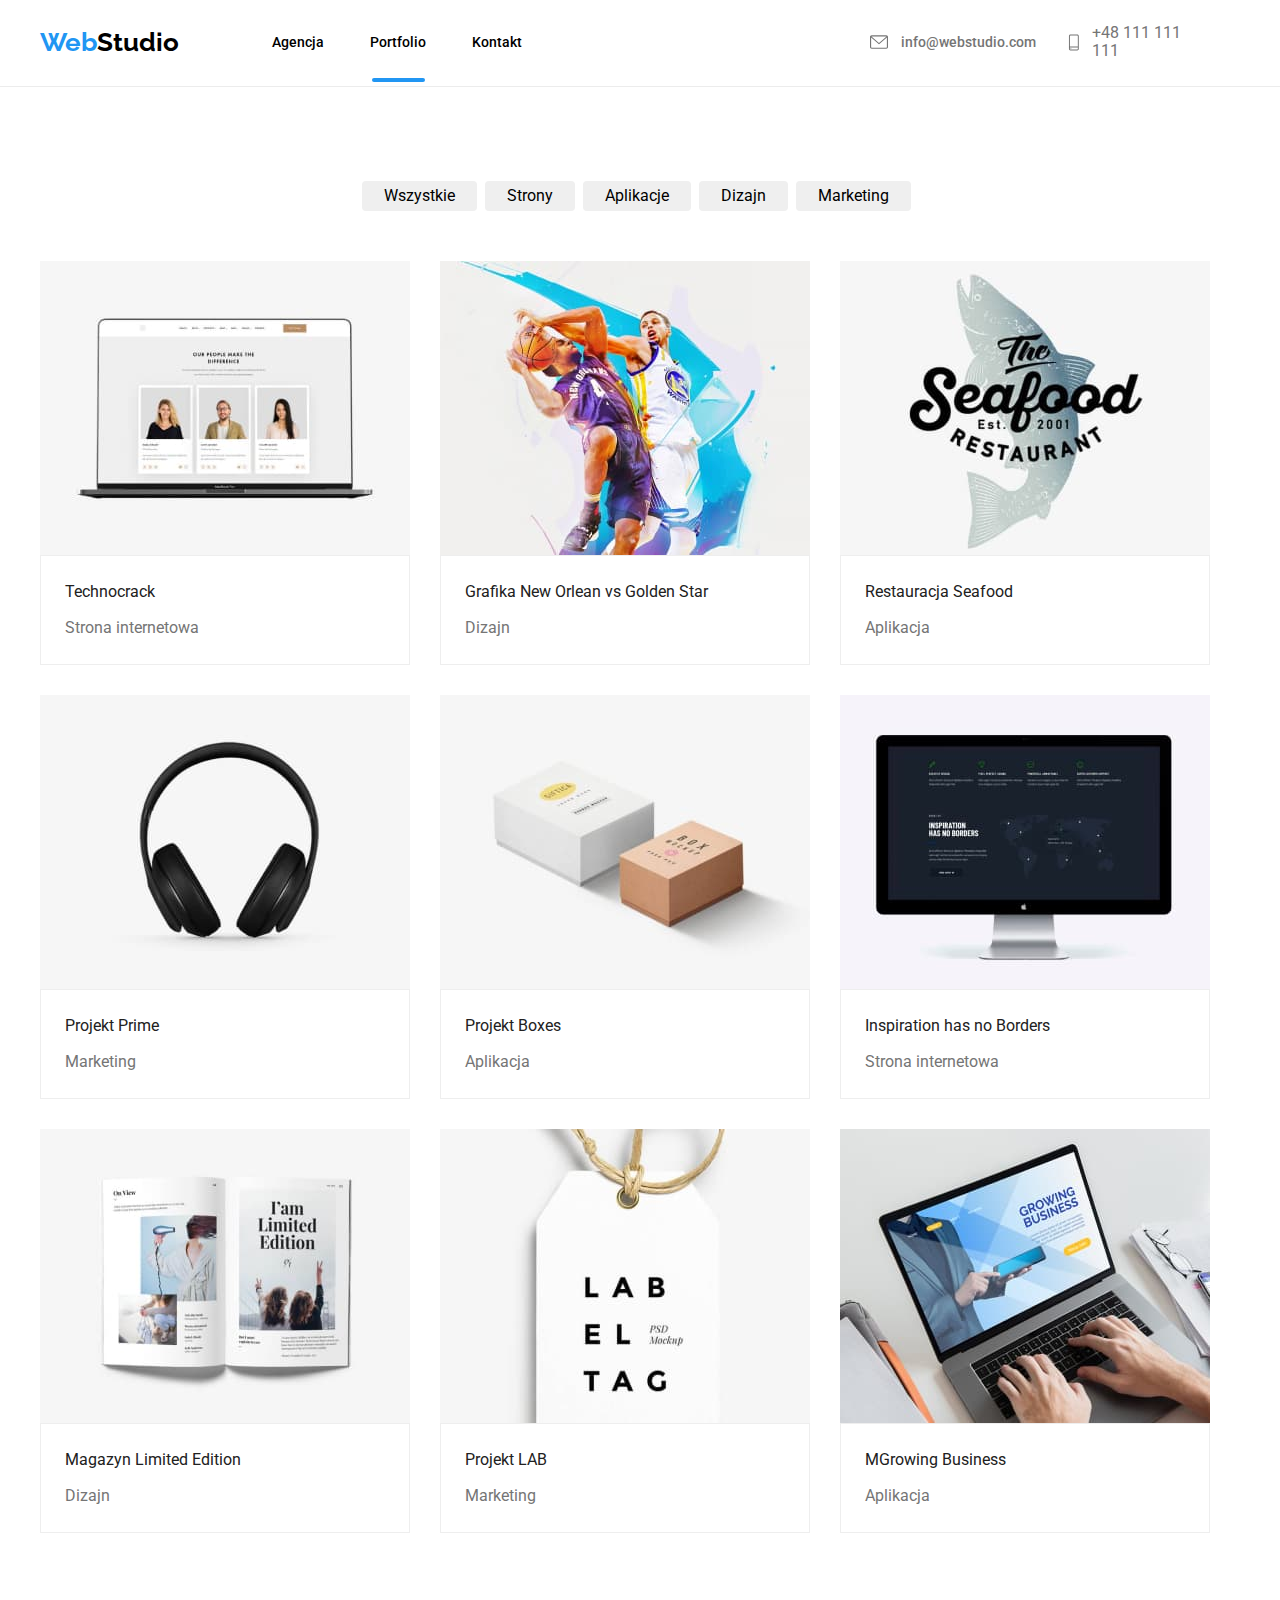
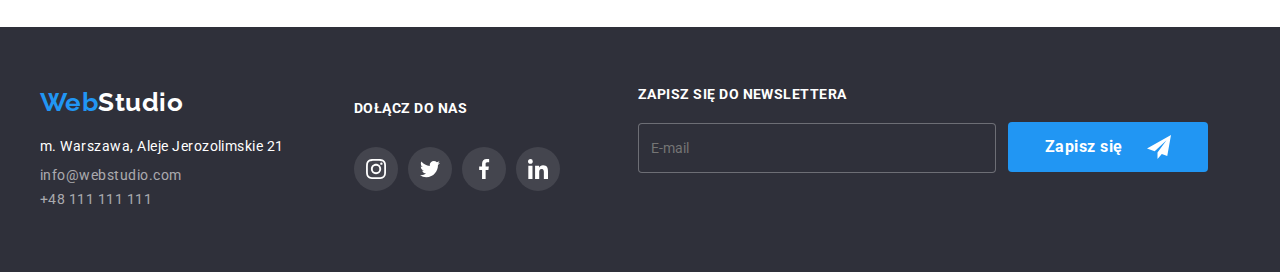
==== commit db9a9ff9: "WebStudio-hw07-rev3" ====
--- a/portfolio.html
+++ b/portfolio.html
@@ -25,8 +25,8 @@
         <nav class="nav-main">
 <a class="nav-main__logo"   href="index.html"><span class="nav-main__logo--blue">Web</span>Studio</a>
 <ul class="nav-main__links">
-    <li><a class="nav-main__links-item nav-main__links-item--underline" href="index.html">Agencja</a></li
-    <li><a class="nav-main__links-item " href="portfolio.html">Portfolio</a></li>
+    <li><a class="nav-main__links-item " href="index.html">Agencja</a></li>
+    <li><a class="nav-main__links-item nav-main__links-item--underline" href="portfolio.html">Portfolio</a></li>
     <li><a class="nav-main__links-item " href="kontakt.html">Kontakt</a>
     </li>
 </ul>                
@@ -67,117 +67,117 @@
         <div class="products-container ">
             <!-- <div class="container"> -->
                 <ul class="products-container__product ">
-                    <li class="products-container__product--content">
-                        <figure class= "products-container__product--presentation ">   
+                    <li class="products-container__product-content">
+                        <figure class= "products-container__product-presentation ">   
                      <div>                      
-                        <div class="products-container__product--slide">
-                         <img class="products-container__product--presentation-img" src="images/portfolio/3people.jpg"
+                        <div class="products-container__product-slide">
+                         <img class="products-container__product-presentation-img" src="images/portfolio/3people.jpg"
                           alt="widok strony  interentowej, na której przedstawione są 3 osoby,pracownicy firmy"
                          width="370" height="294" />
-                        <p class="products-container__product--slide-effect">Technocrack jest popularną platformą wykorzystywaną do rozpowszechniania koronawirusa. Firmy wykorzystują tę platformę do celów szpiegowskich i ataków na niezabezpieczone serwery konkurencji</p>                            
+                        <p class="products-container__product-slide-effect">Technocrack jest popularną platformą wykorzystywaną do rozpowszechniania koronawirusa. Firmy wykorzystują tę platformę do celów szpiegowskich i ataków na niezabezpieczone serwery konkurencji</p>                            
                         </div>
                     </div>
-                            <figcaption class="products-container__product--description" >Technocrack <span class="products-container__product--description-span">Strona internetowa</span>
+                            <figcaption class="products-container__product-description" >Technocrack <span class="products-container__product-description-span">Strona internetowa</span>
                             </figcaption>
                         
                         </figure>
                     </li>
-                    <li class="products-container__product--content">
-                        <figure class= "products-container__product--presentation">
-                            <div>                      
-                                <div class="products-container__product--slide">
-                            <img class="products-container__product--presentation-img" src="images/portfolio/basketball.jpg"
+                    <li class="products-container__product-content">
+                        <figure class= "products-container__product-presentation">
+                            <div>                      
+                                <div class="products-container__product-slide">
+                            <img class="products-container__product-presentation-img" src="images/portfolio/basketball.jpg"
                                 alt="grafika przedstawiająca dwóch chłopaków grających w koszykówkę" width="370"
                                 height="294" />
-                                <p class="products-container__product--slide-effect">Technocrack jest popularną platformą wykorzystywaną do rozpowszechniania koronawirusa. Firmy wykorzystują tę platformę do celów szpiegowskich i ataków na niezabezpieczone serwery konkurencji</p> 
-                            </div>
-                        </div>
-                            <figcaption class="products-container__product--description"> Grafika New Orlean vs Golden Star <span class="products-container__product--description-span">Dizajn</span>
+                                <p class="products-container__product-slide-effect">Technocrack jest popularną platformą wykorzystywaną do rozpowszechniania koronawirusa. Firmy wykorzystują tę platformę do celów szpiegowskich i ataków na niezabezpieczone serwery konkurencji</p> 
+                            </div>
+                        </div>
+                            <figcaption class="products-container__product-description"> Grafika New Orlean vs Golden Star <span class="products-container__product-description-span">Dizajn</span>
                             </figcaption>
                         </figure>
                     </li>
-                    <li class="products-container__product--content">
-                        <figure class= "products-container__product--presentation">
-                            <div>                      
-                                <div class="products-container__product--slide">
-                            <img class="products-container__product--presentation-img" src="images/portfolio/seafood.jpg" alt="logo z rybą restauracji seafood retaurant"
+                    <li class="products-container__product-content">
+                        <figure class= "products-container__product-presentation">
+                            <div>                      
+                                <div class="products-container__product-slide">
+                            <img class="products-container__product-presentation-img" src="images/portfolio/seafood.jpg" alt="logo z rybą restauracji seafood retaurant"
                                 width="370" height="294" />
-                                <p class="products-container__product--slide-effect">Technocrack jest popularną platformą wykorzystywaną do rozpowszechniania koronawirusa. Firmy wykorzystują tę platformę do celów szpiegowskich i ataków na niezabezpieczone serwery konkurencji</p> 
-                            </div>
-                        </div>
-                            <figcaption class="products-container__product--description">Restauracja Seafood <span class="products-container__product--description-span">Aplikacja</span></figcaption>
-                        </figure>
-                    </li>
-                    <li class="products-container__product--content">
-                        <figure class= "products-container__product--presentation">
-                            <div>                      
-                                <div class="products-container__product--slide">
-                            <img class="products-container__product--presentation-img" src="images/portfolio/headphones.jpg" alt="grafika przedstawiająca słuchawki"
+                                <p class="products-container__product-slide-effect">Technocrack jest popularną platformą wykorzystywaną do rozpowszechniania koronawirusa. Firmy wykorzystują tę platformę do celów szpiegowskich i ataków na niezabezpieczone serwery konkurencji</p> 
+                            </div>
+                        </div>
+                            <figcaption class="products-container__product-description">Restauracja Seafood <span class="products-container__product-description-span">Aplikacja</span></figcaption>
+                        </figure>
+                    </li>
+                    <li class="products-container__product-content">
+                        <figure class= "products-container__product-presentation">
+                            <div>                      
+                                <div class="products-container__product-slide">
+                            <img class="products-container__product-presentation-img" src="images/portfolio/headphones.jpg" alt="grafika przedstawiająca słuchawki"
                                 width="370" height="294"/>
-                                <p class="products-container__product--slide-effect">Technocrack jest popularną platformą wykorzystywaną do rozpowszechniania koronawirusa. Firmy wykorzystują tę platformę do celów szpiegowskich i ataków na niezabezpieczone serwery konkurencji</p> 
-                            </div>
-                        </div>
-                            <figcaption class="products-container__product--description">Projekt Prime <span class="products-container__product--description-span">Marketing</span> </figcaption>
-                        </figure>
-                    </li>
-                    <li class="products-container__product--content">
-                        <figure class= "products-container__product--presentation">
-                            <div>                      
-                                <div class="products-container__product--slide">
-                            <img class="products-container__product--presentation-img"  src="images/portfolio/boxes.jpg" alt="dwa pudełka" width="370" height="294" />
-                            <p class="products-container__product--slide-effect">Technocrack jest popularną platformą wykorzystywaną do rozpowszechniania koronawirusa. Firmy wykorzystują tę platformę do celów szpiegowskich i ataków na niezabezpieczone serwery konkurencji</p> 
+                                <p class="products-container__product-slide-effect">Technocrack jest popularną platformą wykorzystywaną do rozpowszechniania koronawirusa. Firmy wykorzystują tę platformę do celów szpiegowskich i ataków na niezabezpieczone serwery konkurencji</p> 
+                            </div>
+                        </div>
+                            <figcaption class="products-container__product-description">Projekt Prime <span class="products-container__product-description-span">Marketing</span> </figcaption>
+                        </figure>
+                    </li>
+                    <li class="products-container__product-content">
+                        <figure class= "products-container__product-presentation">
+                            <div>                      
+                                <div class="products-container__product-slide">
+                            <img class="products-container__product-presentation-img"  src="images/portfolio/boxes.jpg" alt="dwa pudełka" width="370" height="294" />
+                            <p class="products-container__product-slide-effect">Technocrack jest popularną platformą wykorzystywaną do rozpowszechniania koronawirusa. Firmy wykorzystują tę platformę do celów szpiegowskich i ataków na niezabezpieczone serwery konkurencji</p> 
                         </div>
                     </div>
-                            <figcaption class="products-container__product--description">Projekt Boxes <span class="products-container__product--description-span">Aplikacja</span></figcaption>
-                        </figure>
-                    </li>
-                    <li class="products-container__product--content">
-                        <figure class= "products-container__product--presentation">
-                            <div>                      
-                                <div class="products-container__product--slide">
-                            <img class="products-container__product--presentation-img"  src="images/portfolio/screen.jpg"
+                            <figcaption class="products-container__product-description">Projekt Boxes <span class="products-container__product-description-span">Aplikacja</span></figcaption>
+                        </figure>
+                    </li>
+                    <li class="products-container__product-content">
+                        <figure class= "products-container__product-presentation">
+                            <div>                      
+                                <div class="products-container__product-slide">
+                            <img class="products-container__product-presentation-img"  src="images/portfolio/screen.jpg"
                                 alt="ekran komputeraz z propozycją układu strony interentowe" width="370"
                                 height="294" />
-                                <p class="products-container__product--slide-effect">Technocrack jest popularną platformą wykorzystywaną do rozpowszechniania koronawirusa. Firmy wykorzystują tę platformę do celów szpiegowskich i ataków na niezabezpieczone serwery konkurencji</p> 
-                            </div>
-                        </div>
-                            <figcaption class="products-container__product--description">Inspiration has no Borders <span class="products-container__product--description-span">Strona internetowa </span></figcaption>
-                        </figure>
-                    </li>
-                    <li class="products-container__product--content">
-                        <figure class= "products-container__product--presentation">
-                            <div>                      
-                                <div class="products-container__product--slide">
-                            <img class="products-container__product--presentation-img"  src="images/portfolio/book.jpg" alt="magazyn z produktami limited edition" width="370"
-                                height="294" />
-                                <p class="products-container__product--slide-effect">Technocrack jest popularną platformą wykorzystywaną do rozpowszechniania koronawirusa. Firmy wykorzystują tę platformę do celów szpiegowskich i ataków na niezabezpieczone serwery konkurencji</p> 
-                            </div>
-                        </div>
-                            <figcaption class="products-container__product--description">Magazyn Limited Edition <span class="products-container__product--description-span">Dizajn</span></figcaption>
-                        </figure>
-                    </li>
-                    <li class="products-container__product--content">
-                        <figure class= "products-container__product--presentation">
-                            <div>                      
-                                <div class="products-container__product--slide">
-                            <img class="products-container__product--presentation-img"  src="images/portfolio/label.jpg" alt="etykieta na sznurku" width="370" height="294" />
-                            <p class="products-container__product--slide-effect">Technocrack jest popularną platformą wykorzystywaną do rozpowszechniania koronawirusa. Firmy wykorzystują tę platformę do celów szpiegowskich i ataków na niezabezpieczone serwery konkurencji</p> 
+                                <p class="products-container__product-slide-effect">Technocrack jest popularną platformą wykorzystywaną do rozpowszechniania koronawirusa. Firmy wykorzystują tę platformę do celów szpiegowskich i ataków na niezabezpieczone serwery konkurencji</p> 
+                            </div>
+                        </div>
+                            <figcaption class="products-container__product-description">Inspiration has no Borders <span class="products-container__product-description-span">Strona internetowa </span></figcaption>
+                        </figure>
+                    </li>
+                    <li class="products-container__product-content">
+                        <figure class= "products-container__product-presentation">
+                            <div>                      
+                                <div class="products-container__product-slide">
+                            <img class="products-container__product-presentation-img"  src="images/portfolio/book.jpg" alt="magazyn z produktami limited edition" width="370"
+                                height="294" />
+                                <p class="products-container__product-slide-effect">Technocrack jest popularną platformą wykorzystywaną do rozpowszechniania koronawirusa. Firmy wykorzystują tę platformę do celów szpiegowskich i ataków na niezabezpieczone serwery konkurencji</p> 
+                            </div>
+                        </div>
+                            <figcaption class="products-container__product-description">Magazyn Limited Edition <span class="products-container__product-description-span">Dizajn</span></figcaption>
+                        </figure>
+                    </li>
+                    <li class="products-container__product-content">
+                        <figure class= "products-container__product-presentation">
+                            <div>                      
+                                <div class="products-container__product-slide">
+                            <img class="products-container__product-presentation-img"  src="images/portfolio/label.jpg" alt="etykieta na sznurku" width="370" height="294" />
+                            <p class="products-container__product-slide-effect">Technocrack jest popularną platformą wykorzystywaną do rozpowszechniania koronawirusa. Firmy wykorzystują tę platformę do celów szpiegowskich i ataków na niezabezpieczone serwery konkurencji</p> 
                         </div>
                     </div>
-                            <figcaption class="products-container__product--description">Projekt LAB <span class="products-container__product--description-span">Marketing </span></figcaption>
-                        </figure>
-                    </li>
-                    <li class="products-container__product--content">
-                        <figure class= "products-container__product--presentation">
-                            <div>                      
-                                <div class="products-container__product--slide">
-                            <img class="products-container__product--presentation-img"  src="images/portfolio/laptop.jpg"
+                            <figcaption class="products-container__product-description">Projekt LAB <span class="products-container__product-description-span">Marketing </span></figcaption>
+                        </figure>
+                    </li>
+                    <li class="products-container__product-content">
+                        <figure class= "products-container__product-presentation">
+                            <div>                      
+                                <div class="products-container__product-slide">
+                            <img class="products-container__product-presentation-img"  src="images/portfolio/laptop.jpg"
                                 alt="laptop z widokiem aplikacji do której ktoś wpisuje dane" width="370"
                                 height="294" />
-                                <p class="products-container__product--slide-effect">Technocrack jest popularną platformą wykorzystywaną do rozpowszechniania koronawirusa. Firmy wykorzystują tę platformę do celów szpiegowskich i ataków na niezabezpieczone serwery konkurencji</p> 
-                            </div>
-                        </div>
-                            <figcaption class="products-container__product--description">MGrowing Business <span class="products-container__product--description-span">Aplikacja</span></figcaption>
+                                <p class="products-container__product-slide-effect">Technocrack jest popularną platformą wykorzystywaną do rozpowszechniania koronawirusa. Firmy wykorzystują tę platformę do celów szpiegowskich i ataków na niezabezpieczone serwery konkurencji</p> 
+                            </div>
+                        </div>
+                            <figcaption class="products-container__product-description">MGrowing Business <span class="products-container__product-description-span">Aplikacja</span></figcaption>
                         </figure>
                     </li>
                 </ul>
@@ -188,67 +188,73 @@
     </div>
     </main>
     <footer class="footer">
-        <div class="container footer_container "> 
+        <div class="container footer-container "> 
             <div class="footer__info">
                 <!-- <div class="footer__info-main"> -->
-                    <a class="footer__info--logo link" href="index.html"><span class="footer__info--logo-span">Web</span>Studio</a>
+                    <a class="footer__logo link" href="index.html"><span class="footer__logo-span">Web</span>Studio</a>
                     <!-- </div> -->
                     <!-- <div class="footer__info-main"> -->
-                    <address>
-                        <ul class="footer__info--items">
-                            <li class=" footer__info--localization localization">m. Warszawa, Aleje Jerozolimskie 21</li>
-                            <li><a class="footer__info--mail link" href="mailto:info@webstudio.com">info@webstudio.com</a></li>
-                            <li><a class="footer__info--tel link" href="tel:+48111111111">+48 111 111 111</a></li>
+                    <address class="footer-data">
+                        <ul class="footer-data__info-items">
+                            <li class=" footer-data__localization">m. Warszawa, Aleje Jerozolimskie 21</li>
+                            <li><a class="footer-data__mail link" href="mailto:info@webstudio.com">info@webstudio.com</a></li>
+                            <li><a class="footer-data__tel link" href="tel:+48111111111">+48 111 111 111</a></li>
                         </ul>
                     </address>
                 </div>
             
-        <div class="footer__join-us">
-            <p class="footer__join-us--description">dołącz do nas</p>
-        <ul class="footer__join-us--social-media-icons" >
-            <li class="footer__join-us--social-media-icons">
-                <a class="footer__join-us--social-media-icons-all"  href="https://www.instagram.com/">
+        <div class="footer-join-us">
+            <p class="footer-join-us__description">dołącz do nas</p>
+        <ul class="footer-join-us__list" >
+            <div class="footer-join-us__social-media">
+            <li class="footer-join-us__social-media-block">
+                <a class="footer-join-us__social-media-icons footer-join-us__social-media-icons--footer" href="https://www.instagram.com/">
                     <svg width="20" height="20">
                         <use href="./images/icons.svg#icon-instagram">
                         </use>
                     </svg>
                   </a>
             </li>
-            <li class="footer__join-us--social-media-icons">
-                <a class="footer__join-us--social-media-icons-all" href="https://twitter.com/?lang=pl">
+
+            <li class="footer-join-us__social-media-block">
+                <a class="footer-join-us__social-media-icons footer-join-us__social-media-icons--footer" href="https://twitter.com/?lang=pl">
                     <svg  width="20" height="20">
                         <use href="./images/icons.svg#icon-twitter">
                         </use>
                     </svg>
                 </a>
             </li>
-            <li class="footer__join-us--social-media-icons" >
-                <a class="footer__join-us--social-media-icons-all" href="https://www.facebook.com/">
+
+
+            <li class="footer-join-us__social-media-block">
+                <a class="footer-join-us__social-media-icons footer-join-us__social-media-icons--footer" href="https://www.facebook.com/">
                     <svg class="sm-icons-fb" width="20" height="20">
                         <use href="./images/icons.svg#icon-facebook">
                         </use>
                     </svg>
                     </a>
                 </li>
-            <li class="footer__join-us--social-media-icons" >
-                <a class="footer__join-us--social-media-icons-all" href="https://www.linkedin.com/">
+
+                <li class="footer-join-us__social-media-block">
+                    <a class="footer-join-us__social-media-icons footer-join-us__social-media-icons--footer" href="https://www.linkedin.com/">
                     <svg class="sm-icons-li" width="20" height="20">
                         <use href="./images/icons.svg#icon-linkedin">
                         </use>
                     </svg>
                 </a>
             </li>
+            </div>
         </ul>
         </div>
         
         
 
-        <form class="footer__form">
-            <label class="footer__form--description" for="email">zapisz się do newslettera
-                <input class="footer__form--input" type="email" name="email" id="email" placeholder="E-mail">
+        <form class="footer-form">
+            <label class="footer-form__form-description" for="email">zapisz się do newslettera
+                <input class="footer-form__form-input" type="email" name="email" id="email" placeholder="E-mail">
             </label>
-            <bottom class="footer__form--input-send-btn send-btn-newsletter" type="submit">Zapisz się 
-                <svg class="footer__form--input-send-icon" width="24" height="24">
+            <bottom class="footer-form__form-input-send-btn" type="submit">Zapisz się 
+                <svg class="footer-form__form-input-send-icon" width="24" height="24">
                     <use href="./images/icons.svg#icon-iconsend"></use>
                 </svg>
             </bottom>
@@ -257,8 +263,6 @@
         </div>
     </footer>
 
-    </div>
-    </div>
 </body>
 
 </html>--- a/css/main.min.css
+++ b/css/main.min.css
@@ -44,7 +44,7 @@
   --btn-cursor: pointer;
 }
 
-.footer__info--logo-span, .footer__info--logo, .nav-main__logo--blue, .nav-main__logo {
+.footer__logo-span, .footer__logo, .nav-main__logo--blue, .nav-main__logo {
   font-family: var(--second-font-style);
   font-weight: var(--logo-font-weight);
   font-size: var(--logo-font-size);
@@ -68,13 +68,13 @@
           justify-content: center;
 }
 
-.footer__info--tel:hover, .footer__info--mail:hover, .footer__info--logo:hover, .contacts-links__icon:hover, .contacts-links__item:hover, .nav-main__links-item:hover, .nav-main__logo:hover {
+.footer-data__tel:hover, .footer-data__mail:hover, .footer__logo:hover, .contacts-links__icon:hover, .contacts-links__item:hover, .nav-main__links-item:hover, .nav-main__logo:hover {
   outline: none;
   color: #2196f3;
   fill: #2196f3;
 }
 
-.footer__info--tel:focus, .footer__info--mail:focus, .footer__info--logo:focus, .contacts-links__icon:focus, .contacts-links__item:focus, .nav-main__links-item:focus, .nav-main__logo:focus {
+.footer-data__tel:focus, .footer-data__mail:focus, .footer__logo:focus, .contacts-links__icon:focus, .contacts-links__item:focus, .nav-main__links-item:focus, .nav-main__logo:focus {
   color: #2196f3;
   fill: #2196f3;
   outline: none;
@@ -86,17 +86,6 @@
   margin-top: 0;
 }
 
-.container-header {
-  vertical-align: bottom;
-  border-bottom: 1px solid rgb(236, 236, 236);
-  -webkit-box-align: center;
-      -ms-flex-align: center;
-          align-items: center;
-  -webkit-box-pack: center;
-      -ms-flex-pack: center;
-          justify-content: center;
-}
-
 .nav-main {
   display: -webkit-box;
   display: -ms-flexbox;
@@ -127,23 +116,24 @@
   margin-right: 345px;
 }
 .nav-main__links-item {
+  position: relative;
   display: -webkit-box;
   display: -ms-flexbox;
   display: flex;
   color: rgb(0, 0, 0);
 }
-.nav-main--underline::before {
+.nav-main__links-item--underline::before {
   content: "";
   position: absolute;
 }
-.nav-main--underline::after {
+.nav-main__links-item--underline::after {
   content: "";
   position: absolute;
   border-bottom: 4px solid #2196F3;
   width: 53px;
   height: 4px;
   border-radius: 2px;
-  top: 45px;
+  top: 42px;
   left: 2px;
 }
 
@@ -204,7 +194,7 @@
 }
 
 .order-container {
-  width: 1600px;
+  width: 100%;
   -webkit-box-sizing: border-box;
           box-sizing: border-box;
   margin: auto;
@@ -213,10 +203,9 @@
   background-size: cover;
   background-repeat: no-repeat;
   background-position: center;
-  letter-spacing: 0.06em;
+  letter-spacing: 0.6em;
   margin-bottom: 94px;
-  padding-right: 200px;
-  padding-left: 200px;
+  padding: 200px 94px;
   -webkit-box-align: center;
       -ms-flex-align: center;
           align-items: center;
@@ -230,7 +219,7 @@
   text-transform: uppercase;
   margin-top: 0px;
   margin-bottom: 0px;
-  padding: 106px 200px 30px 200px;
+  padding: 106px 452px 30px 452px;
 }
 .order-container__btn {
   -webkit-box-shadow: 0px 4px 4px rgba(0, 0, 0, 0.15);
@@ -406,16 +395,25 @@
   -webkit-box-pack: justify;
       -ms-flex-pack: justify;
           justify-content: space-between;
+}
+.team-container__social-media-block {
+  display: -webkit-box;
+  display: -ms-flexbox;
+  display: flex;
+  margin-top: 16px;
+  -webkit-box-pack: justify;
+      -ms-flex-pack: justify;
+          justify-content: space-between;
+  padding: 0;
   border-radius: 50%;
 }
-.team-container__social-media--icons {
-  display: -webkit-box;
-  display: -ms-flexbox;
-  display: flex;
+.team-container__social-media-icons {
   width: 44px;
   height: 44px;
-}
-.team-container__social-media--icons-all {
+  border-radius: 50%;
+  display: -webkit-box;
+  display: -ms-flexbox;
+  display: flex;
   -webkit-box-align: center;
       -ms-flex-align: center;
           align-items: center;
@@ -426,18 +424,39 @@
   -webkit-transition: 250ms cubic-bezier(0.4, 0, 0.2, 1);
   transition: 250ms cubic-bezier(0.4, 0, 0.2, 1);
   fill: rgb(175, 177, 184);
-  width: 44px;
-  height: 44px;
-  padding: 12px;
-}
-
-.team-container__social-media--icons a :hover {
+  outline: none;
+}
+
+.team-container .team-container__social-media-block :hover {
+  fill: #ffffff;
   background-color: #2196F3;
+  outline: none;
+}
+.team-container .team-container__social-media-block :hover svg:hover {
   fill: #ffffff;
-}
-.team-container__social-media--icons a :focus .team-container__social-media--icons-all {
   background-color: #2196F3;
+  outline: none;
+}
+.team-container .team-container__social-media-block :hover svg:hover .team-container__social-media-icons:hover {
   fill: #ffffff;
+  background-color: #2196F3;
+  outline: none;
+}
+
+:focus {
+  fill: #ffffff;
+  background-color: #2196F3;
+  outline: none;
+}
+:focus svg:focus {
+  fill: #ffffff;
+  background-color: #2196F3;
+  outline: none;
+}
+:focus svg:focus .team-container__social-media-icons:focus {
+  fill: #ffffff;
+  background-color: #2196F3;
+  outline: none;
 }
 
 .client__description {
@@ -472,19 +491,14 @@
   display: flex;
   border: 1px solid rgb(175, 177, 184);
   border-radius: 4px;
-  padding-bottom: 14.25px;
-  padding-left: 32px;
-  padding-right: 32px;
-  padding-top: 14.25px;
   -webkit-transition: 250ms cubic-bezier(0.4, 0, 0.2, 1);
   transition: 250ms cubic-bezier(0.4, 0, 0.2, 1);
   outline: none;
 }
-.client__icons-container:hover {
+.client__icons-container :hover {
+  fill: #2196F3;
   border: 1px solid #2196F3;
-}
-.client__icons-container:focus {
-  border: 1px solid #2196F3;
+  border-radius: 4px;
 }
 .client__icons {
   display: -webkit-box;
@@ -502,190 +516,34 @@
   fill: #AFB1B8;
   -webkit-transition: 250ms cubic-bezier(0.4, 0, 0.2, 1);
   transition: 250ms cubic-bezier(0.4, 0, 0.2, 1);
-}
-.client__icons:hover {
+  border: none;
+  padding: 14.25px 32px;
+}
+
+.client__icons-container :hover {
   fill: #2196F3;
-}
-
-.footer_container {
-  display: -webkit-box;
-  display: -ms-flexbox;
-  display: flex;
-  background-color: var(--footer-bcg-color);
-  letter-spacing: 0.03em;
-  padding-top: 60px;
-  padding-bottom: 60px;
-}
-
-.footer {
-  display: -webkit-box;
-  display: -ms-flexbox;
-  display: flex;
-  background-color: var(--footer-bcg-color);
-}
-.footer__info--logo {
-  color: rgb(255, 255, 255);
-}
-.footer__info--logo-span {
-  color: rgb(33, 150, 243);
-}
-.footer__info--items {
-  font-style: normal;
-  font-size: var(--footer-font-size);
-  line-height: 1.71;
-  margin-top: 20px;
-  margin-bottom: 0px;
-  padding-left: 0;
-}
-.footer__info--localization {
-  display: -webkit-box;
-  display: -ms-flexbox;
-  display: flex;
-  font-size: var(--footer-font-size);
-  line-height: var(--footer-line-height);
-  color: #ffffff;
-  padding-bottom: 9px;
-}
-.footer__info--mail {
-  font-size: var(--footer-font-size);
-  line-height: var(--footer-line-height);
-  color: var(--footer-email-tel-color);
-  padding-bottom: 9px;
-  outline: none;
-}
-.footer__info--tel {
-  font-size: var(--footer-font-size);
-  line-height: var(--footer-line-height);
-  color: var(--footer-email-tel-color);
-  outline: none;
-}
-.footer__join-us {
-  display: block;
-  margin-left: 70px;
-}
-.footer__join-us--description {
-  text-transform: uppercase;
-  font-family: "Roboto", sans-serif;
-  font-style: bold;
-  font-weight: 700;
-  font-size: 14px;
-  line-height: 1.14;
-  color: #ffffff;
-  letter-spacing: 3%;
-}
-.footer__join-us--social-media-icons {
-  display: -webkit-box;
-  display: -ms-flexbox;
-  display: flex;
-  margin-top: 16px;
-  -webkit-box-pack: justify;
-      -ms-flex-pack: justify;
-          justify-content: space-between;
-  padding: 0;
-}
-.footer__join-us--social-media-icons-all {
-  width: 44px;
-  height: 44px;
-  border-radius: 50%;
-  margin-bottom: 30px;
-  -webkit-box-align: center;
-      -ms-flex-align: center;
-          align-items: center;
-  -webkit-box-pack: center;
-      -ms-flex-pack: center;
-          justify-content: center;
-  padding: 12px;
-  margin-right: 10px;
-  fill: #ffffff;
-  background-color: rgba(255, 255, 255, 0.1);
-  -webkit-transition: 250ms cubic-bezier(0.4, 0, 0.2, 1);
-  transition: 250ms cubic-bezier(0.4, 0, 0.2, 1);
-}
-.footer__join-us--social-media-icons-all:hover {
-  background-color: #2196F3;
-  fill: #ffffff;
-  cursor: pointer;
-  outline: none;
-}
-.footer__join-us--social-media-icons-all:focus {
-  border-radius: 50%;
-  background-color: #2196F3;
-  fill: #ffffff;
-  cursor: pointer;
-  outline: none;
-}
-.footer__form {
-  position: relative;
-  left: 0px;
-  top: 0px;
-  -webkit-box-sizing: border-box;
-          box-sizing: border-box;
-  -webkit-box-align: Left;
-      -ms-flex-align: Left;
-          align-items: Left;
-  vertical-align: Top;
-  letter-spacing: 3%;
-  color: #FFFFFF;
-  background-color: #2F303A;
-  display: -webkit-box;
-  display: -ms-flexbox;
-  display: flex;
-  width: 570px;
-  height: 86px;
-  margin-left: 78px;
-}
-.footer__form--description {
-  -webkit-box-sizing: border-box;
-          box-sizing: border-box;
-  text-transform: uppercase;
-  margin-right: 12px;
-  height: 86px;
-  font-weight: 700;
-  font-size: 14px;
-  line-height: 1.14;
-}
-.footer__form--input {
-  display: -webkit-box;
-  display: -ms-flexbox;
-  display: flex;
-  margin-top: 20px;
-  width: 358px;
-  height: 50px;
-  border: 1px solid rgba(255, 255, 255, 0.3);
-  background-color: #2F303A;
+  border: 1px solid #2196F3;
   border-radius: 4px;
-  padding-left: 12px;
-  outline: none;
-  color: rgba(255, 255, 255, 0.6);
-}
-.footer__form--input-send-btn {
-  display: -webkit-box;
-  display: -ms-flexbox;
-  display: flex;
-  background-color: rgb(33, 150, 243);
-  border-radius: 4px;
-  width: 200px;
-  height: 50px;
-  margin-top: 45px;
-  font-family: "Roboto", sans-serif;
-  font-style: bold;
-  font-weight: 700;
-  font-size: 16px;
-  line-height: 1.875;
-  color: #ffffff;
-  letter-spacing: 6%;
-  text-align: center;
-  -webkit-box-align: center;
-      -ms-flex-align: center;
-          align-items: center;
-  -webkit-box-pack: center;
-      -ms-flex-pack: center;
-          justify-content: center;
-  cursor: pointer;
-}
-.footer__form--input-send-icon {
-  fill: #FFFFFF;
-  margin-left: 24px;
+}
+.client__icons-container :hover svg:hover {
+  fill: #2196F3;
+  border: none;
+}
+.client__icons-container :hover svg:hover .client__icons:hover {
+  fill: #2196F3;
+  border: none;
+}
+.client__icons-container :focus {
+  fill: #2196F3;
+  border: 1px solid #2196F3;
+}
+.client__icons-container :focus svg:focus {
+  fill: #2196F3;
+  border: none;
+}
+.client__icons-container :focus svg:focus .client__icons:focus {
+  fill: #2196F3;
+  border: none;
 }
 
 .filter-btn__container {
@@ -761,23 +619,23 @@
   -ms-flex-pack: distribute;
       justify-content: space-around;
 }
-.products-container__product--content {
+.products-container__product-content {
   margin: 0;
   padding: 0;
 }
-.products-container__product--content:hover {
+.products-container__product-content:hover {
   -webkit-box-shadow: 1px 4px 6px 0px rgba(0, 0, 0, 0.16);
           box-shadow: 1px 4px 6px 0px rgba(0, 0, 0, 0.16);
 }
-.products-container__product--presentation {
+.products-container__product-presentation {
   margin: 0;
   padding: 0;
 }
-.products-container__product--presentation:hover {
+.products-container__product-presentation:hover {
   -webkit-box-shadow: 1px 4px 6px 0px rgba(0, 0, 0, 0.16);
           box-shadow: 1px 4px 6px 0px rgba(0, 0, 0, 0.16);
 }
-.products-container__product--slide {
+.products-container__product-slide {
   position: relative;
   overflow: hidden;
   width: 100%;
@@ -785,16 +643,16 @@
   margin-left: auto;
   margin-right: auto;
 }
-.products-container__product--slide:hover > .products-container__product--slide-effect {
+.products-container__product-slide:hover > .products-container__product-slide-effect {
   -webkit-transform: translateY(-100%);
           transform: translateY(-100%);
   -webkit-box-shadow: 1px 4px 6px 0px rgba(0, 0, 0, 0.16);
           box-shadow: 1px 4px 6px 0px rgba(0, 0, 0, 0.16);
 }
-.products-container__product--presentation-img {
+.products-container__product-presentation-img {
   vertical-align: bottom;
 }
-.products-container__product--slide-effect {
+.products-container__product-slide-effect {
   position: absolute;
   margin-left: auto;
   margin-right: auto;
@@ -814,7 +672,7 @@
   letter-spacing: 3%;
   text-align: left;
 }
-.products-container__product--description {
+.products-container__product-description {
   display: block;
   top: 300px;
   width: 100%;
@@ -830,7 +688,7 @@
   margin-bottom: 0;
   border: 1px solid rgb(238, 238, 238);
 }
-.products-container__product--description-span {
+.products-container__product-description-span {
   display: block;
   padding-bottom: 20px;
   -webkit-box-pack: start;
@@ -848,6 +706,16 @@
   top: 40px;
   width: 100%;
   padding: 0px 40px 0 40px;
+}
+.form-modal__label {
+  display: block;
+  -webkit-box-sizing: border-box;
+          box-sizing: border-box;
+  margin-top: 10px;
+  margin-bottom: 10px;
+  font-size: 12px;
+  line-height: 1.16;
+  position: relative;
 }
 .form-modal__name {
   color: rgb(33, 33, 33);
@@ -898,8 +766,8 @@
 }
 .form-modal__form-icon {
   position: absolute;
-  top: 27px;
-  left: 15px;
+  top: 14px;
+  left: 14px;
 }
 .form-modal__form-inputs-comments {
   position: relative;
@@ -954,7 +822,7 @@
 .modal {
   position: relative;
   width: 528px;
-  height: 581px;
+  height: 681px;
   border-radius: 4px;
   -webkit-box-shadow: rgba(0, 0, 0, 0.2);
           box-shadow: rgba(0, 0, 0, 0.2);
@@ -973,7 +841,7 @@
   display: -ms-flexbox;
   display: flex;
   padding: 12px 40px 20px 40px;
-  margin: 0;
+  margin-bottom: 30px;
 }
 
 @-webkit-keyframes scale {
@@ -1066,16 +934,6 @@
   right: 9px;
 }
 
-label {
-  display: block;
-  -webkit-box-sizing: border-box;
-          box-sizing: border-box;
-  margin-top: 10px;
-  font-size: 12px;
-  line-height: 1.16;
-  position: relative;
-}
-
 .submit-btn {
   display: block;
   width: 200px;
@@ -1123,7 +981,6 @@
   -webkit-box-align: center;
       -ms-flex-align: center;
           align-items: center;
-  margin-top: 20px;
 }
 .chbx-form__priv-accept {
   display: -webkit-box;
@@ -1150,23 +1007,10 @@
   width: 16px;
   height: 15px;
 }
-
-.chbx-priv-accept {
-  display: -webkit-box;
-  display: -ms-flexbox;
-  display: flex;
-  position: relative;
-  -webkit-box-align: center;
-      -ms-flex-align: center;
-          align-items: center;
-  padding: 0;
-  width: 16px;
-  height: 15px;
-  margin-right: 7px;
-  margin-left: 14px;
-}
-
-.chbx-priv-accept input[type=checkbox] {
+.chbx-form__checkbox {
+  display: -webkit-box;
+  display: -ms-flexbox;
+  display: flex;
   background-color: #FFFFFF;
   margin: 0;
   -webkit-appearance: none;
@@ -1177,17 +1021,264 @@
   width: 16px;
   height: 15px;
 }
-
-.chbx-priv-accept svg {
+.chbx-form__checkbox-checked {
   position: absolute;
   left: 0px;
   opacity: 0;
 }
-
-.chbx-priv-accept input[type=checkbox]:checked + svg {
+.chbx-form__checkbox-checked:checked {
   opacity: 1;
   -webkit-transition: opacity 250ms cubic-bezier(0.4, 0, 0.2, 1);
   transition: opacity 250ms cubic-bezier(0.4, 0, 0.2, 1);
+}
+
+.chbx-label {
+  display: -webkit-box;
+  display: -ms-flexbox;
+  display: flex;
+  position: relative;
+  -webkit-box-align: center;
+      -ms-flex-align: center;
+          align-items: center;
+  width: 100%;
+}
+
+.chbx-text {
+  display: -webkit-box;
+  display: -ms-flexbox;
+  display: flex;
+  position: relative;
+  -webkit-box-align: center;
+      -ms-flex-align: center;
+          align-items: center;
+  margin-top: 20px;
+}
+
+.footer-container {
+  display: -webkit-box;
+  display: -ms-flexbox;
+  display: flex;
+  letter-spacing: 0.03em;
+  padding-top: 60px;
+  padding-bottom: 60px;
+}
+
+.footer {
+  display: -webkit-box;
+  display: -ms-flexbox;
+  display: flex;
+  background-color: var(--footer-bcg-color);
+}
+.footer__logo {
+  color: rgb(255, 255, 255);
+}
+.footer__logo-span {
+  color: rgb(33, 150, 243);
+}
+
+.footer-data {
+  padding: 0px;
+  margin-top: 20px;
+}
+.footer-data__info-items {
+  font-style: normal;
+  font-size: var(--footer-font-size);
+  line-height: 1.71;
+  margin-bottom: 0px;
+  padding-left: 0;
+}
+.footer-data__localization {
+  display: -webkit-box;
+  display: -ms-flexbox;
+  display: flex;
+  font-size: var(--footer-font-size);
+  line-height: var(--footer-line-height);
+  color: #ffffff;
+  padding-bottom: 9px;
+}
+.footer-data__mail {
+  font-size: var(--footer-font-size);
+  line-height: var(--footer-line-height);
+  color: var(--footer-email-tel-color);
+  padding-bottom: 9px;
+  outline: none;
+}
+.footer-data__tel {
+  font-size: var(--footer-font-size);
+  line-height: var(--footer-line-height);
+  color: var(--footer-email-tel-color);
+  outline: none;
+}
+.footer-join-us {
+  display: block;
+  margin-left: 70px;
+}
+.footer-join-us__description {
+  text-transform: uppercase;
+  font-family: "Roboto", sans-serif;
+  font-style: bold;
+  font-weight: 700;
+  font-size: 14px;
+  line-height: 1.14;
+  color: #ffffff;
+  letter-spacing: 3%;
+}
+.footer-join-us__list {
+  padding: 0;
+  margin: 0;
+}
+.footer-join-us__social-media {
+  display: -webkit-box;
+  display: -ms-flexbox;
+  display: flex;
+  gap: 10px;
+  -webkit-box-pack: justify;
+      -ms-flex-pack: justify;
+          justify-content: space-between;
+  padding: 0;
+}
+.footer-join-us__social-media-block {
+  display: -webkit-box;
+  display: -ms-flexbox;
+  display: flex;
+  margin-top: 16px;
+  -webkit-box-pack: justify;
+      -ms-flex-pack: justify;
+          justify-content: space-between;
+  padding: 0;
+  border-radius: 50%;
+}
+.footer-join-us__social-media-icons {
+  width: 44px;
+  height: 44px;
+  border-radius: 50%;
+  display: -webkit-box;
+  display: -ms-flexbox;
+  display: flex;
+  -webkit-box-align: center;
+      -ms-flex-align: center;
+          align-items: center;
+  -webkit-box-pack: center;
+      -ms-flex-pack: center;
+          justify-content: center;
+  list-style-type: none;
+  -webkit-transition: 250ms cubic-bezier(0.4, 0, 0.2, 1);
+  transition: 250ms cubic-bezier(0.4, 0, 0.2, 1);
+  fill: rgb(175, 177, 184);
+  outline: none;
+}
+.footer-join-us__social-media-icons--footer {
+  -webkit-transition: 250ms cubic-bezier(0.4, 0, 0.2, 1);
+  transition: 250ms cubic-bezier(0.4, 0, 0.2, 1);
+  fill: #fff;
+  outline: none;
+  background-color: rgba(255, 255, 255, 0.1);
+}
+
+.footer-join-us .footer-join-us__social-media-block :hover {
+  fill: #ffffff;
+  background-color: #2196F3;
+  outline: none;
+}
+.footer-join-us .footer-join-us__social-media-block :hover svg:hover {
+  fill: #ffffff;
+  background-color: #2196F3;
+  outline: none;
+}
+.footer-join-us .footer-join-us__social-media-block :hover svg:hover .footer-join-us__social-media-icons:hover {
+  fill: #ffffff;
+  background-color: #2196F3;
+  outline: none;
+}
+
+:focus {
+  fill: #ffffff;
+  background-color: #2196F3;
+  outline: none;
+}
+:focus svg:focus {
+  fill: #ffffff;
+  background-color: #2196F3;
+  outline: none;
+}
+:focus svg:focus .footer-join-us__social-media-icons:focus {
+  fill: #ffffff;
+  background-color: #2196F3;
+  outline: none;
+}
+
+.footer-form {
+  position: relative;
+  left: 0px;
+  top: 0px;
+  -webkit-box-sizing: border-box;
+          box-sizing: border-box;
+  -webkit-box-align: Left;
+      -ms-flex-align: Left;
+          align-items: Left;
+  vertical-align: Top;
+  letter-spacing: 3%;
+  color: #FFFFFF;
+  background-color: #2F303A;
+  display: -webkit-box;
+  display: -ms-flexbox;
+  display: flex;
+  width: 570px;
+  height: 86px;
+  margin-left: 78px;
+}
+.footer-form__form-description {
+  -webkit-box-sizing: border-box;
+          box-sizing: border-box;
+  text-transform: uppercase;
+  margin-right: 12px;
+  height: 86px;
+  font-weight: 700;
+  font-size: 14px;
+  line-height: 1.14;
+}
+.footer-form__form-input {
+  display: -webkit-box;
+  display: -ms-flexbox;
+  display: flex;
+  margin-top: 20px;
+  width: 358px;
+  height: 50px;
+  border: 1px solid rgba(255, 255, 255, 0.3);
+  background-color: #2F303A;
+  border-radius: 4px;
+  padding-left: 12px;
+  outline: none;
+  color: rgba(255, 255, 255, 0.6);
+}
+.footer-form__form-input-send-btn {
+  display: -webkit-box;
+  display: -ms-flexbox;
+  display: flex;
+  background-color: rgb(33, 150, 243);
+  border-radius: 4px;
+  width: 200px;
+  height: 50px;
+  margin-top: 35px;
+  font-family: "Roboto", sans-serif;
+  font-style: bold;
+  font-weight: 700;
+  font-size: 16px;
+  line-height: 1.875;
+  color: #ffffff;
+  letter-spacing: 6%;
+  text-align: center;
+  -webkit-box-align: center;
+      -ms-flex-align: center;
+          align-items: center;
+  -webkit-box-pack: center;
+      -ms-flex-pack: center;
+          justify-content: center;
+  cursor: pointer;
+}
+.footer-form__form-input-send-icon {
+  fill: #FFFFFF;
+  margin-left: 24px;
 }
 
 body {
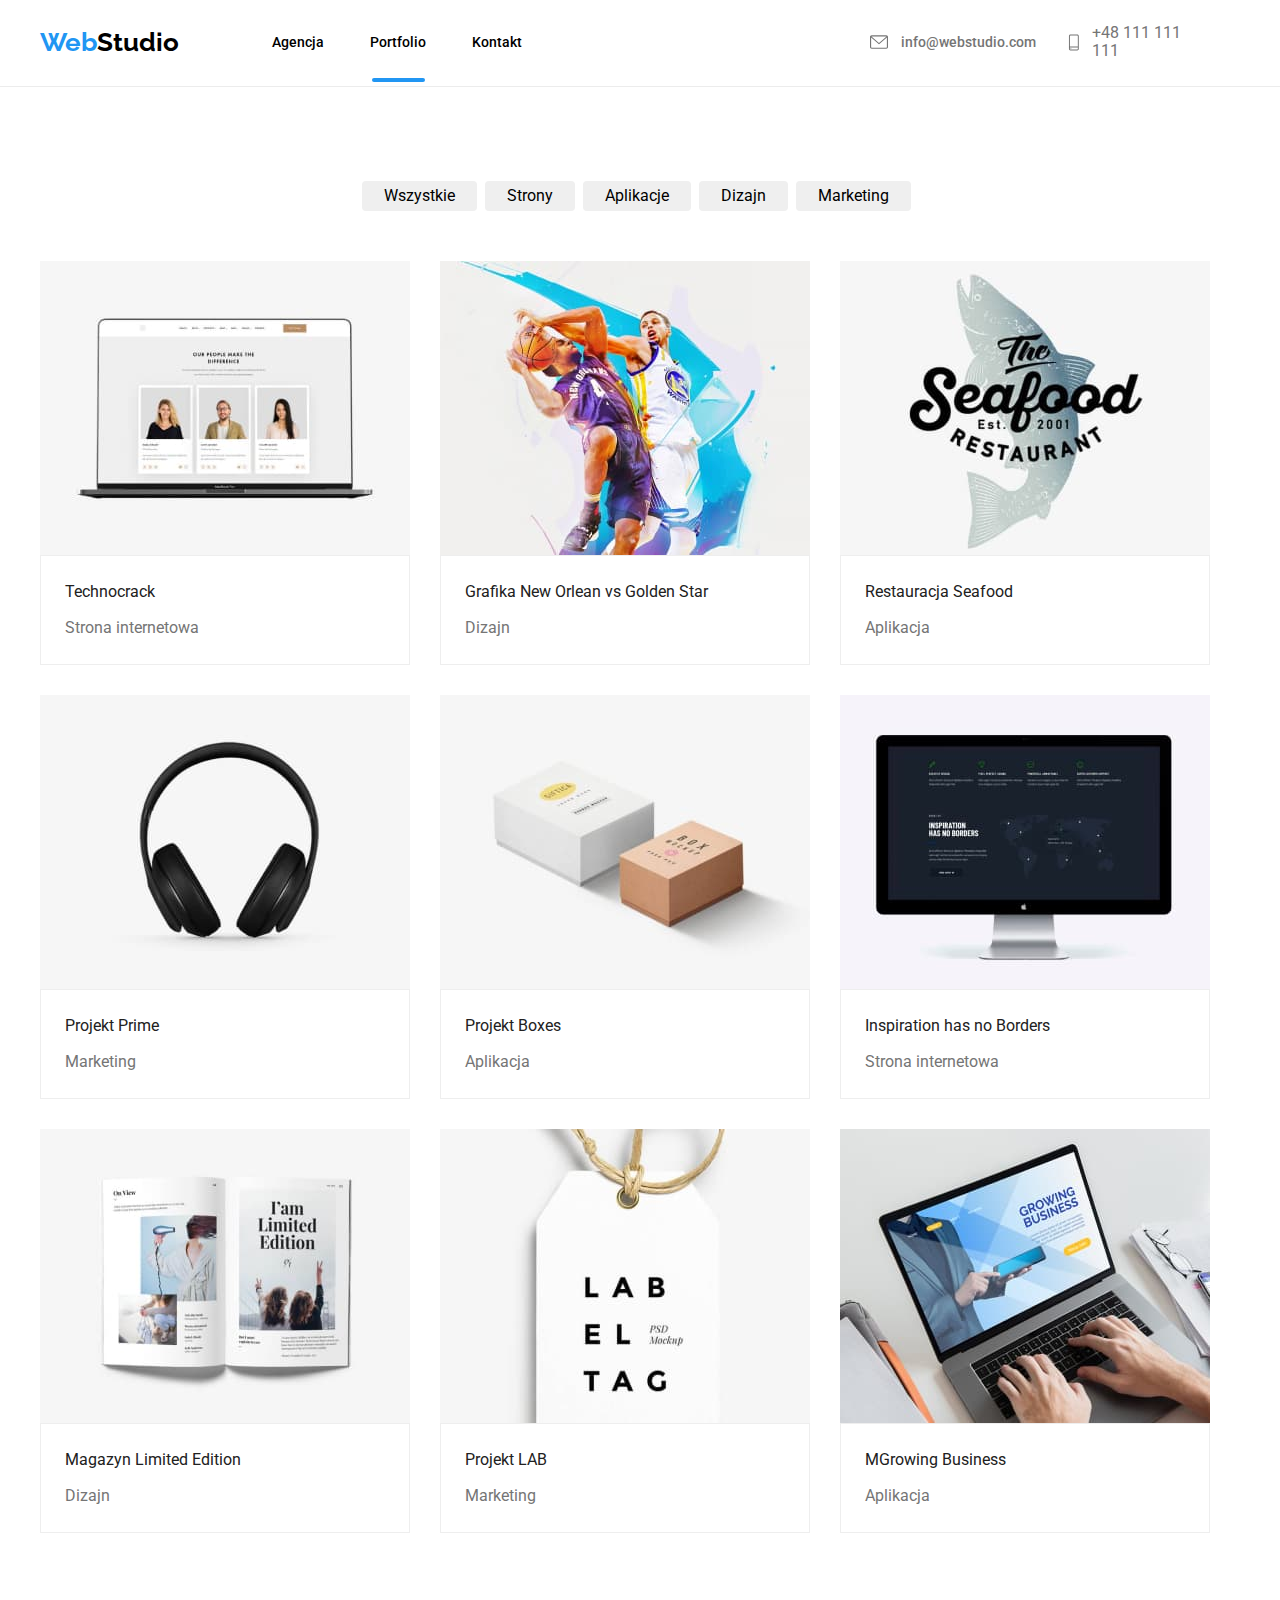
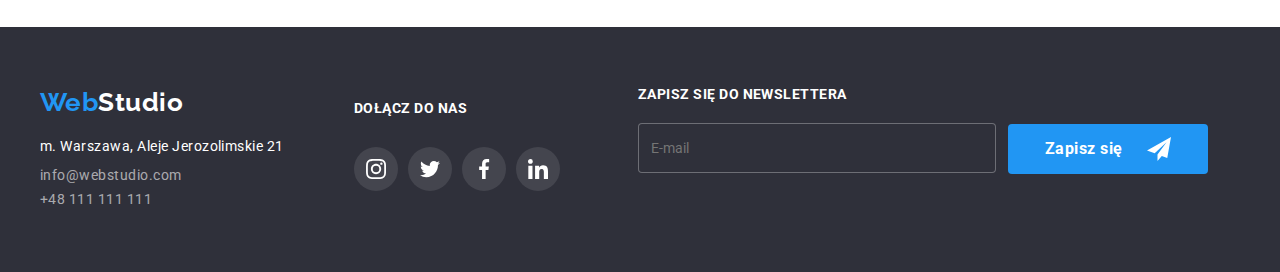
==== commit bd4477e3: "WebStudio_rev6" ====
--- a/portfolio.html
+++ b/portfolio.html
@@ -23,7 +23,7 @@
     <header class="header-border">
         <div class="container container--header ">
         <nav class="nav-main">
-<a class="nav-main__logo"   href="index.html"><span class="nav-main__logo--blue">Web</span>Studio</a>
+<a class="nav-main__logo"   href="index.html"><span class="nav-main__logo nav-main__logo--blue">Web</span>Studio</a>
 <ul class="nav-main__links">
     <li><a class="nav-main__links-item " href="index.html">Agencja</a></li>
     <li><a class="nav-main__links-item nav-main__links-item--underline" href="portfolio.html">Portfolio</a></li>
--- a/css/main.min.css
+++ b/css/main.min.css
@@ -71,12 +71,10 @@
 .footer-data__tel:hover, .footer-data__mail:hover, .footer__logo:hover, .contacts-links__icon:hover, .contacts-links__item:hover, .nav-main__links-item:hover, .nav-main__logo:hover {
   outline: none;
   color: #2196f3;
-  fill: #2196f3;
 }
 
 .footer-data__tel:focus, .footer-data__mail:focus, .footer__logo:focus, .contacts-links__icon:focus, .contacts-links__item:focus, .nav-main__links-item:focus, .nav-main__logo:focus {
   color: #2196f3;
-  fill: #2196f3;
   outline: none;
 }
 
@@ -205,7 +203,7 @@
   background-position: center;
   letter-spacing: 0.6em;
   margin-bottom: 94px;
-  padding: 200px 94px;
+  padding: 190px 94px;
   -webkit-box-align: center;
       -ms-flex-align: center;
           align-items: center;
@@ -219,7 +217,7 @@
   text-transform: uppercase;
   margin-top: 0px;
   margin-bottom: 0px;
-  padding: 106px 452px 30px 452px;
+  padding: 0px 452px 30px 452px;
 }
 .order-container__btn {
   -webkit-box-shadow: 0px 4px 4px rgba(0, 0, 0, 0.15);
@@ -442,18 +440,17 @@
   background-color: #2196F3;
   outline: none;
 }
-
-:focus {
+.team-container :focus {
   fill: #ffffff;
   background-color: #2196F3;
   outline: none;
 }
-:focus svg:focus {
+.team-container :focus svg:focus {
   fill: #ffffff;
   background-color: #2196F3;
   outline: none;
 }
-:focus svg:focus .team-container__social-media-icons:focus {
+.team-container :focus svg:focus .team-container__social-media-icons:focus {
   fill: #ffffff;
   background-color: #2196F3;
   outline: none;
@@ -495,10 +492,9 @@
   transition: 250ms cubic-bezier(0.4, 0, 0.2, 1);
   outline: none;
 }
-.client__icons-container :hover {
+.client__icons-container:focus {
   fill: #2196F3;
   border: 1px solid #2196F3;
-  border-radius: 4px;
 }
 .client__icons {
   display: -webkit-box;
@@ -518,30 +514,24 @@
   transition: 250ms cubic-bezier(0.4, 0, 0.2, 1);
   border: none;
   padding: 14.25px 32px;
-}
-
-.client__icons-container :hover {
+  outline: none;
+}
+.client__icons:focus {
   fill: #2196F3;
   border: 1px solid #2196F3;
+}
+
+.client .client__icons-container:hover {
+  fill: #2196F3;
   border-radius: 4px;
-}
-.client__icons-container :hover svg:hover {
+  border: 1px solid #2196F3;
+}
+.client .client__icons-container:hover a:hover {
   fill: #2196F3;
   border: none;
-}
-.client__icons-container :hover svg:hover .client__icons:hover {
-  fill: #2196F3;
-  border: none;
-}
-.client__icons-container :focus {
-  fill: #2196F3;
-  border: 1px solid #2196F3;
-}
-.client__icons-container :focus svg:focus {
-  fill: #2196F3;
-  border: none;
-}
-.client__icons-container :focus svg:focus .client__icons:focus {
+  border-radius: 4px;
+}
+.client .client__icons-container:hover a:hover .client__icons {
   fill: #2196F3;
   border: none;
 }
@@ -699,22 +689,56 @@
   line-height: 2;
 }
 
+.overlay {
+  background-color: rgba(0, 0, 0, 0.25);
+  position: fixed;
+  width: 100%;
+  height: 100%;
+  top: 0;
+  left: 0;
+  display: -webkit-box;
+  display: -ms-flexbox;
+  display: flex;
+  -webkit-box-pack: center;
+      -ms-flex-pack: center;
+          justify-content: center;
+  -webkit-box-align: center;
+      -ms-flex-align: center;
+          align-items: center;
+  -webkit-animation: scale;
+          animation: scale;
+  -webkit-transition-property: visibility, opacity, background-color, -webkit-transform;
+  transition-property: visibility, opacity, background-color, -webkit-transform;
+  transition-property: visibility, opacity, transform, background-color;
+  transition-property: visibility, opacity, transform, background-color, -webkit-transform;
+  -webkit-transition-duration: 1500ms;
+          transition-duration: 1500ms;
+}
+
+.is-hidden {
+  pointer-events: none;
+  visibility: hidden;
+  opacity: 0;
+}
+
 .form-modal {
   color: #757575;
   margin: 0;
   position: absolute;
   top: 40px;
+  bottom: 40px;
   width: 100%;
-  padding: 0px 40px 0 40px;
+  padding: 0px 40px 0px 40px;
 }
 .form-modal__label {
   display: block;
   -webkit-box-sizing: border-box;
           box-sizing: border-box;
-  margin-top: 10px;
+  margin-top: 4px;
   margin-bottom: 10px;
   font-size: 12px;
   line-height: 1.16;
+  letter-spacing: 1%;
   position: relative;
 }
 .form-modal__name {
@@ -752,7 +776,7 @@
   width: 100%;
   border: 1px solid rgba(33, 33, 33, 0.2);
   border-radius: 4px;
-  padding: 14px 40px 15px 42px;
+  padding: 14px 40px 14px 42px;
   outline: none;
   font-size: 14px;
   -webkit-transition-property: fill, color, border;
@@ -763,6 +787,18 @@
           transition-timing-function: default;
   -webkit-transition: 250ms cubic-bezier(0.4, 0, 0.2, 1);
   transition: 250ms cubic-bezier(0.4, 0, 0.2, 1);
+}
+.form-modal__form-inputs:focus-within {
+  fill: #2196F3;
+  border: 1px solid #2196F3;
+}
+.form-modal .form-modal__form-inputs:hover {
+  fill: #2196F3;
+  border: 1px solid #2196F3;
+}
+.form-modal__form-inputs-data {
+  border: none;
+  outline: none;
 }
 .form-modal__form-icon {
   position: absolute;
@@ -798,31 +834,14 @@
 .form-modal__form-inputs-comments:hover {
   border: 1px solid #2196F3;
 }
-.form-modal__form-inputs-comments:focus {
-  border: 1px solid #2196F3;
-}
-
-.form-modal__form-inputs:hover {
-  fill: #2196F3;
-  border: 1px solid #2196F3;
-}
-.form-modal__form-inputs:hover .form-modal__form-icon {
-  fill: #2196F3;
-  border: 1px solid #2196F3;
-}
-.form-modal__form-inputs:hover:focus {
-  fill: #2196F3;
-  border: 1px solid #2196F3;
-}
-.form-modal__form-inputs:hover:focus .form-modal__form-icon {
-  fill: #2196F3;
+.form-modal__form-inputs-comments:focus-within {
   border: 1px solid #2196F3;
 }
 
 .modal {
   position: relative;
   width: 528px;
-  height: 681px;
+  height: 581px;
   border-radius: 4px;
   -webkit-box-shadow: rgba(0, 0, 0, 0.2);
           box-shadow: rgba(0, 0, 0, 0.2);
@@ -841,7 +860,6 @@
   display: -ms-flexbox;
   display: flex;
   padding: 12px 40px 20px 40px;
-  margin-bottom: 30px;
 }
 
 @-webkit-keyframes scale {
@@ -873,38 +891,6 @@
             transform: scale(1);
   }
 }
-.overlay {
-  background-color: rgba(0, 0, 0, 0.25);
-  position: fixed;
-  width: 100%;
-  height: 100%;
-  top: 0;
-  left: 0;
-  display: -webkit-box;
-  display: -ms-flexbox;
-  display: flex;
-  -webkit-box-pack: center;
-      -ms-flex-pack: center;
-          justify-content: center;
-  -webkit-box-align: center;
-      -ms-flex-align: center;
-          align-items: center;
-  -webkit-animation: scale;
-          animation: scale;
-  -webkit-transition-property: visibility, opacity, background-color, -webkit-transform;
-  transition-property: visibility, opacity, background-color, -webkit-transform;
-  transition-property: visibility, opacity, transform, background-color;
-  transition-property: visibility, opacity, transform, background-color, -webkit-transform;
-  -webkit-transition-duration: 1500ms;
-          transition-duration: 1500ms;
-}
-
-.is-hidden {
-  pointer-events: none;
-  visibility: hidden;
-  opacity: 0;
-}
-
 .close-btn {
   position: absolute;
   -webkit-box-align: start;
@@ -939,7 +925,8 @@
   width: 200px;
   height: 50px;
   padding: 10px 76px;
-  margin-top: 40px;
+  margin-top: 30px;
+  margin-bottom: 20px;
   margin-left: 124px;
   font-family: "Roboto", sans-serif;
   font-style: bold;
@@ -981,6 +968,11 @@
   -webkit-box-align: center;
       -ms-flex-align: center;
           align-items: center;
+  font-size: 14px;
+  line-height: 1.7142857143;
+  letter-spacing: 3%;
+  margin-right: 7px;
+  margin-top: 20px;
 }
 .chbx-form__priv-accept {
   display: -webkit-box;
@@ -997,6 +989,9 @@
   margin-left: 14px;
 }
 .chbx-form__checkbox {
+  display: -webkit-box;
+  display: -ms-flexbox;
+  display: flex;
   background-color: #FFFFFF;
   margin: 0;
   -webkit-appearance: none;
@@ -1006,11 +1001,10 @@
   border-radius: 2px;
   width: 16px;
   height: 15px;
-}
-.chbx-form__checkbox {
-  display: -webkit-box;
-  display: -ms-flexbox;
-  display: flex;
+  border: none;
+  outline: none;
+}
+.chbx-form__priv-accept-click {
   background-color: #FFFFFF;
   margin: 0;
   -webkit-appearance: none;
@@ -1021,37 +1015,16 @@
   width: 16px;
   height: 15px;
 }
-.chbx-form__checkbox-checked {
+.chbx-form__own-click {
   position: absolute;
   left: 0px;
   opacity: 0;
 }
-.chbx-form__checkbox-checked:checked {
+
+.chbx-form__priv-accept [type=checkbox]:checked + .chbx-form__own-click {
   opacity: 1;
   -webkit-transition: opacity 250ms cubic-bezier(0.4, 0, 0.2, 1);
   transition: opacity 250ms cubic-bezier(0.4, 0, 0.2, 1);
-}
-
-.chbx-label {
-  display: -webkit-box;
-  display: -ms-flexbox;
-  display: flex;
-  position: relative;
-  -webkit-box-align: center;
-      -ms-flex-align: center;
-          align-items: center;
-  width: 100%;
-}
-
-.chbx-text {
-  display: -webkit-box;
-  display: -ms-flexbox;
-  display: flex;
-  position: relative;
-  -webkit-box-align: center;
-      -ms-flex-align: center;
-          align-items: center;
-  margin-top: 20px;
 }
 
 .footer-container {
@@ -1190,18 +1163,18 @@
   background-color: #2196F3;
   outline: none;
 }
-
-:focus {
+.footer-join-us :focus {
   fill: #ffffff;
   background-color: #2196F3;
-  outline: none;
-}
-:focus svg:focus {
+  border: 1px solid #2196F3;
+  outline: none;
+}
+.footer-join-us :focus svg:focus {
   fill: #ffffff;
   background-color: #2196F3;
   outline: none;
 }
-:focus svg:focus .footer-join-us__social-media-icons:focus {
+.footer-join-us :focus svg:focus .footer-join-us__social-media-icons:focus {
   fill: #ffffff;
   background-color: #2196F3;
   outline: none;
@@ -1259,7 +1232,7 @@
   border-radius: 4px;
   width: 200px;
   height: 50px;
-  margin-top: 35px;
+  margin-top: 37px;
   font-family: "Roboto", sans-serif;
   font-style: bold;
   font-weight: 700;
